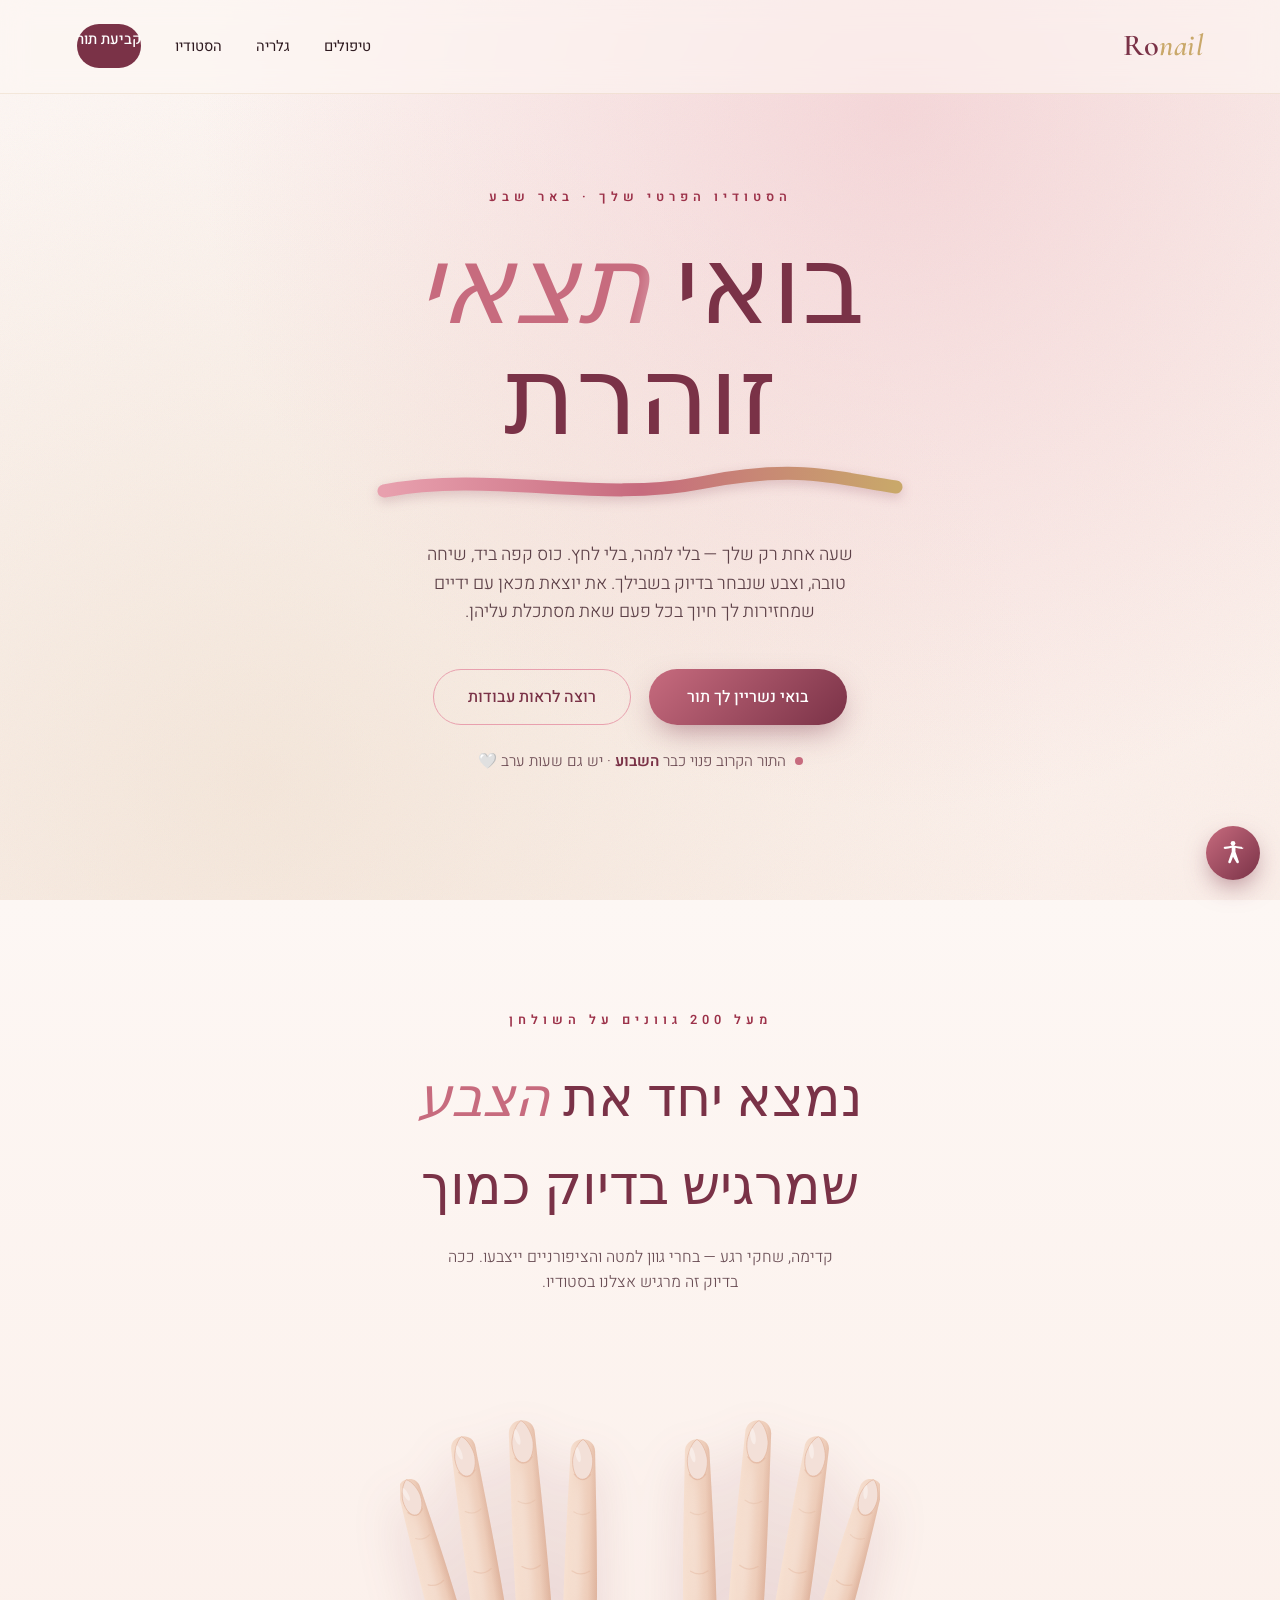
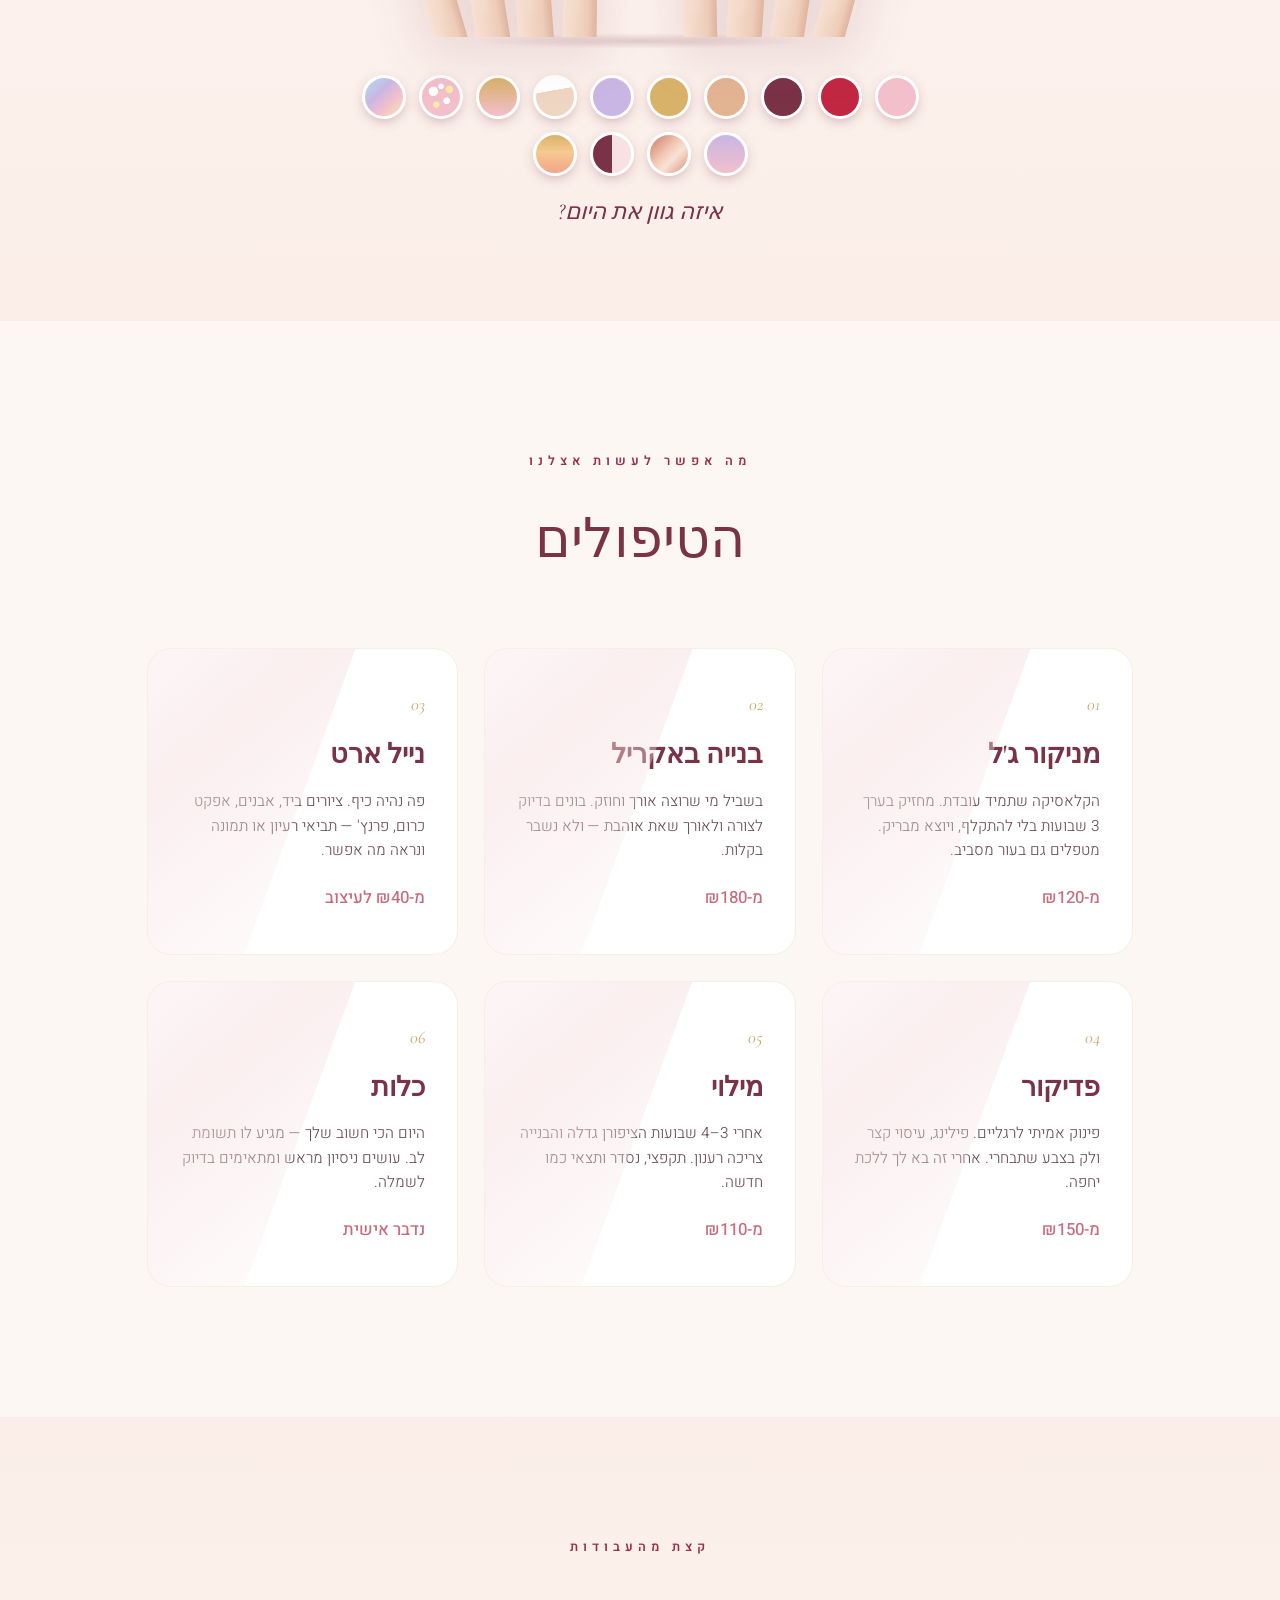
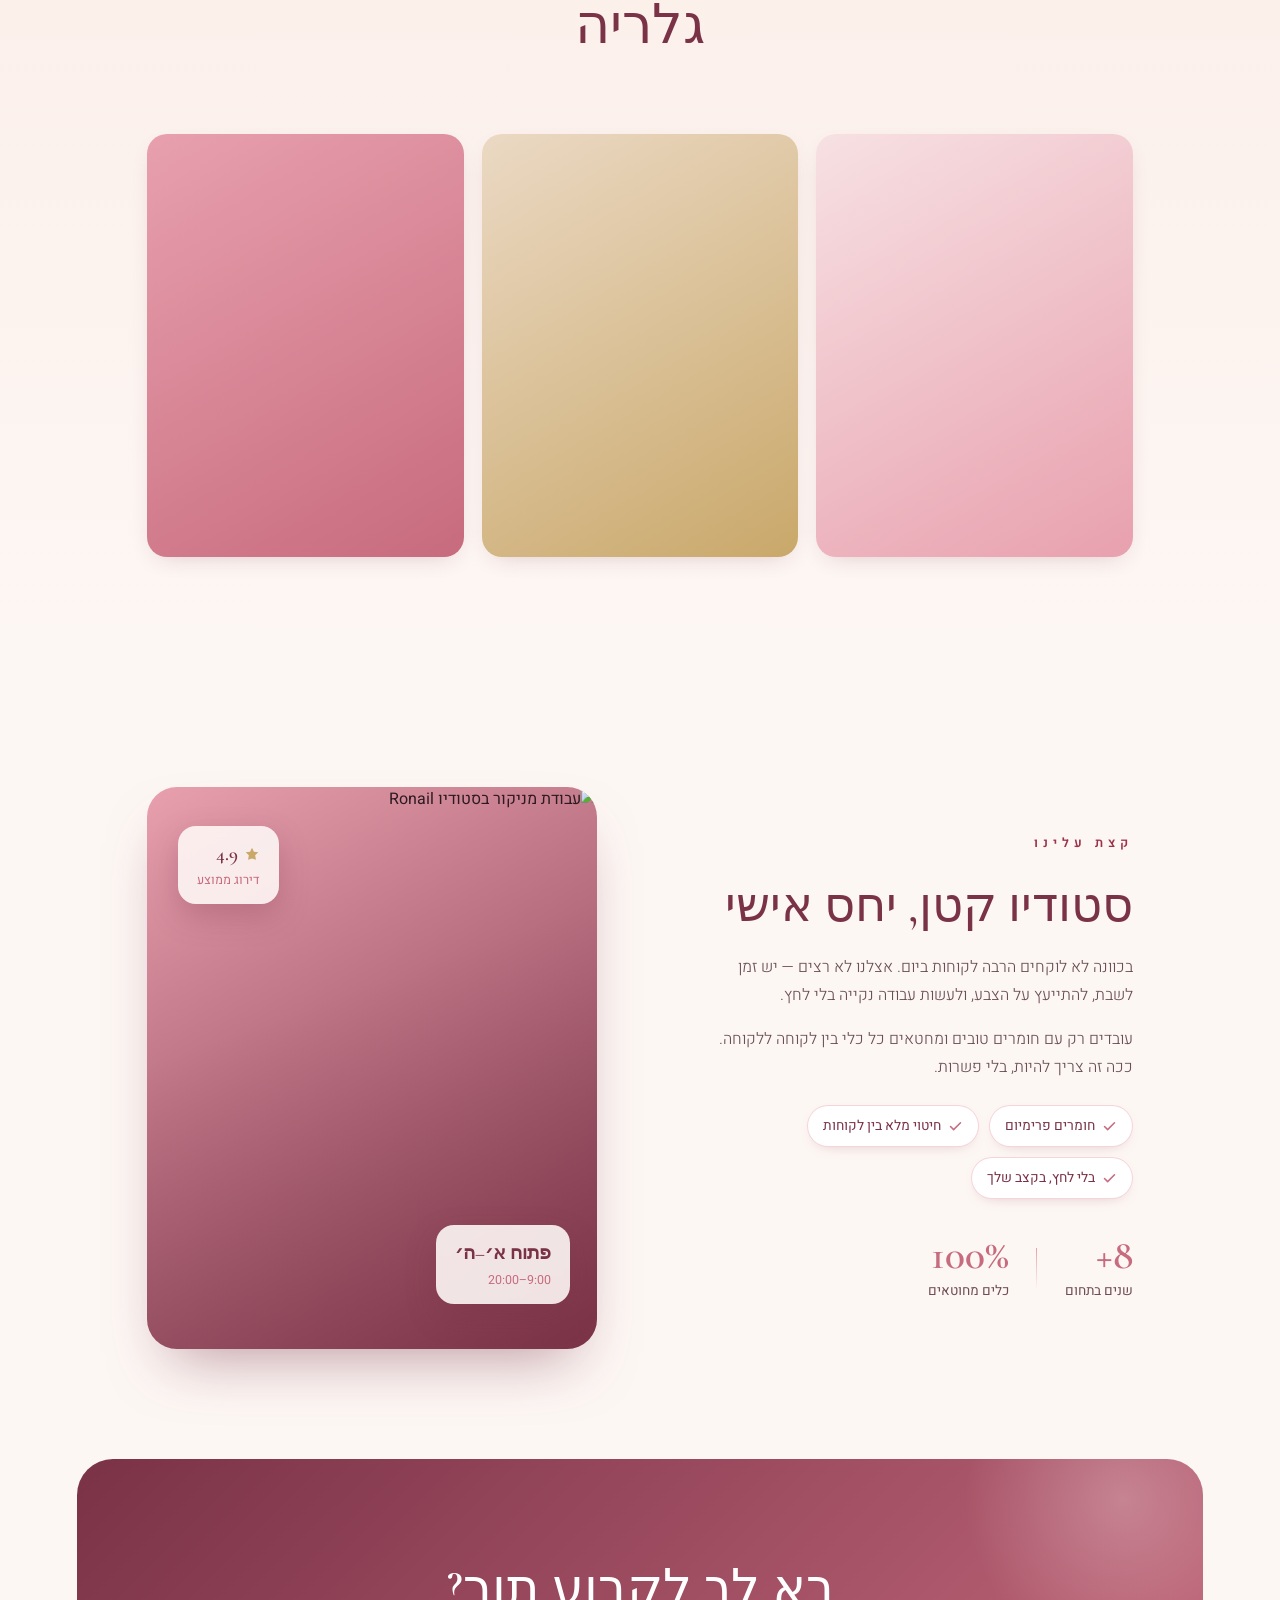
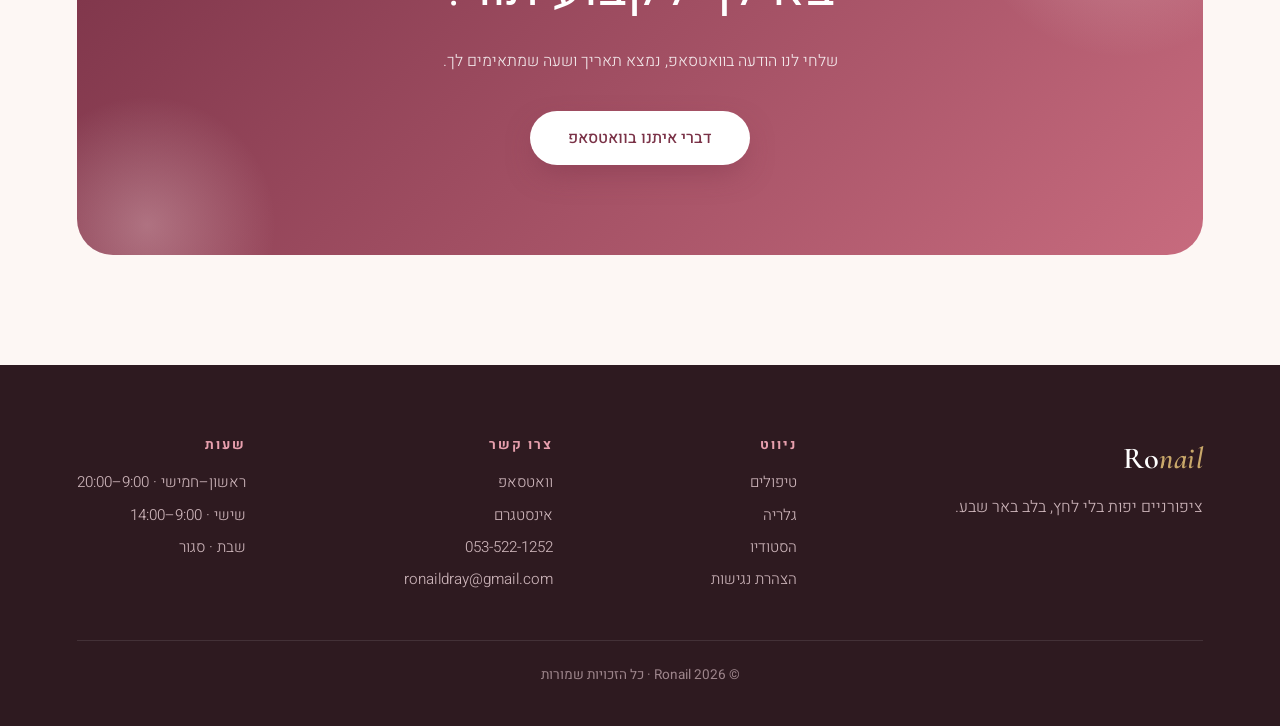
==== index.html @ ae6cd894 "This project is an interactive nail design web application that allows users to pick custom colors a" ====
<!DOCTYPE html>
<html lang="he" dir="rtl">
<head>
<meta charset="UTF-8">
<meta name="viewport" content="width=device-width, initial-scale=1.0">
<title>Ronail — אומנות הציפורניים</title>
<meta name="description" content="Ronail — סטודיו פרטי לציפורניים בבאר שבע. מניקור, בנייה ונייל ארט ביחס אישי.">
<script>
/* נגישות · החלת העדפות המשתמש לפני צביעה (מניעת הבהוב) */
(function(){try{var p=JSON.parse(localStorage.getItem('ronail_a11y_v1')||'{}');if(p.version!==1)return;var c=document.documentElement.classList;
c.toggle('a11y-links',!!p.links);
c.toggle('a11y-contrast-high',!!p.contrast);
c.toggle('a11y-text-115',p.textSize===115);
c.toggle('a11y-text-130',p.textSize===130);
c.toggle('a11y-text-150',p.textSize===150);
c.toggle('a11y-lines-16',p.lines===16);
c.toggle('a11y-lines-20',p.lines===20);
c.toggle('a11y-readable',!!p.readable);
c.toggle('a11y-headings',!!p.headings);
c.toggle('a11y-reduce-motion',!!p.motion);
}catch(e){}})();
</script>
<link rel="preconnect" href="https://fonts.googleapis.com">
<link rel="preconnect" href="https://fonts.gstatic.com" crossorigin>
<link href="https://fonts.googleapis.com/css2?family=Cormorant+Garamond:ital,wght@0,400;0,500;0,600;1,400&family=Heebo:wght@300;400;500;700&display=swap" rel="stylesheet">
<link rel="stylesheet" href="styles.css">
</head>
<body>

<a href="#main-content" class="skip-link">דלג לתוכן הראשי</a>

<div class="petals" id="petals" aria-hidden="true"></div>

<nav id="nav" aria-label="ניווט ראשי">
  <a href="#hero-title" class="logo" aria-label="Ronail — לעמוד הבית">Ro<span>nail</span></a>
  <div class="navlinks" id="navlinks">
    <span class="menu-head">Ro<i>nail</i></span>
    <a href="#services">טיפולים</a>
    <a href="#gallery">גלריה</a>
    <a href="#about">הסטודיו</a>
    <a href="#contact" class="nav-cta">קביעת תור</a>
    <div class="menu-foot">
      <p class="menu-hours">ראשון–חמישי · 9:00–20:00</p>
      <div class="menu-social">
        <a href="https://wa.me/972535221252" aria-label="וואטסאפ" target="_blank" rel="noopener">
          <svg viewBox="0 0 24 24" width="20" height="20" fill="currentColor" aria-hidden="true"><path d="M12 2a10 10 0 0 0-8.5 15.3L2 22l4.8-1.5A10 10 0 1 0 12 2Zm0 18a8 8 0 0 1-4.1-1.1l-.3-.2-2.8.9.9-2.7-.2-.3A8 8 0 1 1 12 20Zm4.4-5.6c-.2-.1-1.4-.7-1.6-.8-.2-.1-.4-.1-.5.1l-.7.9c-.1.2-.3.2-.5.1a6.5 6.5 0 0 1-3.2-2.8c-.1-.2 0-.4.1-.5l.4-.5c.1-.1.1-.3 0-.4l-.7-1.7c-.2-.5-.4-.4-.5-.4h-.5c-.2 0-.4.1-.6.3-.2.2-.8.8-.8 1.9s.8 2.2.9 2.4c.1.2 1.6 2.6 4 3.5 1.5.6 2.1.6 2.8.5.5-.1 1.4-.6 1.6-1.1.2-.6.2-1 .1-1.1-.1-.1-.2-.2-.5-.3Z"/></svg>
        </a>
        <a href="https://instagram.com" aria-label="אינסטגרם" target="_blank" rel="noopener">
          <svg viewBox="0 0 24 24" width="20" height="20" fill="none" stroke="currentColor" stroke-width="1.8" aria-hidden="true"><rect x="3" y="3" width="18" height="18" rx="5"/><circle cx="12" cy="12" r="4"/><circle cx="17.3" cy="6.7" r="1" fill="currentColor" stroke="none"/></svg>
        </a>
        <a href="tel:+972535221252" aria-label="טלפון">
          <svg viewBox="0 0 24 24" width="20" height="20" fill="currentColor" aria-hidden="true"><path d="M6.6 10.8a15 15 0 0 0 6.6 6.6l2.2-2.2c.3-.3.7-.4 1-.2 1.1.4 2.3.6 3.6.6.6 0 1 .4 1 1V20c0 .6-.4 1-1 1A17 17 0 0 1 3 4c0-.6.4-1 1-1h3.4c.6 0 1 .4 1 1 0 1.2.2 2.4.6 3.6.1.4 0 .7-.2 1l-2.2 2.2Z"/></svg>
        </a>
      </div>
    </div>
  </div>
  <button class="burger" id="burger" aria-label="פתיחת תפריט" aria-expanded="false" aria-controls="navlinks">
    <span></span><span></span><span></span>
  </button>
</nav>

<main id="main-content" tabindex="-1">
<header class="hero">
  <div class="hero-bg" aria-hidden="true"></div>
  <div class="eyebrow">הסטודיו הפרטי שלך · באר שבע</div>
  <h1 id="hero-title">
    <span class="word">בואי</span>
    <span class="word accent"><i class="gloss">תצאי</i></span>
    <span class="word">זוהרת</span>
  </h1>
  <svg class="hero-stroke" viewBox="0 0 540 54" xmlns="http://www.w3.org/2000/svg" aria-hidden="true">
    <defs>
      <linearGradient id="heroStrokeG" x1="0" y1="0" x2="1" y2="0">
        <stop offset="0" stop-color="#E8A0AE"/>
        <stop offset="0.5" stop-color="#C76B7E"/>
        <stop offset="1" stop-color="#C9A86A"/>
      </linearGradient>
    </defs>
    <path class="brush" d="M14 34 C 120 14, 230 46, 330 26 S 470 22, 526 30"/>
    <circle class="glint" cx="430" cy="25" r="3.4"/>
  </svg>
  <p>שעה אחת רק שלך — בלי למהר, בלי לחץ. כוס קפה ביד, שיחה טובה, וצבע שנבחר בדיוק בשבילך. את יוצאת מכאן עם ידיים שמחזירות לך חיוך בכל פעם שאת מסתכלת עליהן.</p>
  <div class="hero-actions">
    <button class="btn-primary" onclick="document.getElementById('contact').scrollIntoView()">בואי נשריין לך תור</button>
    <button class="btn-ghost" onclick="document.getElementById('gallery').scrollIntoView()">רוצה לראות עבודות</button>
  </div>
  <div class="hero-note">
    <span class="pulse"></span>
    <span>התור הקרוב פנוי כבר <b>השבוע</b> · יש גם שעות ערב 🤍</span>
  </div>

</header>

<!-- ====== interactive manicure try-on ====== -->
<section class="tryon" id="polishScroll" aria-label="נסי גוון — מניקור אינטראקטיבי">
  <div class="wrap">
    <div class="sec-head reveal">
      <div class="eyebrow">מעל 200 גוונים על השולחן</div>
      <h2>נמצא יחד את <em>הצבע</em><br>שמרגיש בדיוק כמוך</h2>
      <p class="tryon-hint">קדימה, שחקי רגע — בחרי גוון למטה והציפורניים ייצבעו. ככה בדיוק זה מרגיש אצלנו בסטודיו.</p>
    </div>
    <div class="tryon-stage reveal">
      <svg class="tryon-hand" id="tryonHand" viewBox="0 0 520 300" xmlns="http://www.w3.org/2000/svg" role="img" aria-label="איור אצבעות של שתי ידיים עם ציפורניים שנצבעות בגוון הנבחר">
        <defs>
          <linearGradient id="skinG" x1="0" y1="0" x2="1" y2="0">
            <stop offset="0" stop-color="#F7E1D2"/><stop offset="1" stop-color="#EAC5B0"/>
          </linearGradient>
          <linearGradient id="sideG" x1="0" y1="0" x2="1" y2="0">
            <stop offset="0" stop-color="#B06C52" stop-opacity="0"/>
            <stop offset=".72" stop-color="#B06C52" stop-opacity="0"/>
            <stop offset="1" stop-color="#B06C52" stop-opacity=".2"/>
          </linearGradient>
          <linearGradient id="gradOmbre" gradientUnits="userSpaceOnUse" x1="0" y1="24" x2="0" y2="-24">
            <stop offset="0" stop-color="#F2BFCB"/><stop offset=".45" stop-color="#E7B99B"/><stop offset="1" stop-color="#D9B26A"/>
          </linearGradient>
          <linearGradient id="gradHolo" gradientUnits="userSpaceOnUse" x1="-14" y1="18" x2="14" y2="-18">
            <stop offset="0" stop-color="#AEE3F2"/><stop offset=".38" stop-color="#C9B6E4"/><stop offset=".66" stop-color="#F2BFCB"/><stop offset="1" stop-color="#F6E7B2"/>
          </linearGradient>
          <linearGradient id="gradLilac" gradientUnits="userSpaceOnUse" x1="0" y1="24" x2="0" y2="-24">
            <stop offset="0" stop-color="#F2BFCB"/><stop offset="1" stop-color="#C9B6E4"/>
          </linearGradient>
          <linearGradient id="gradRoseGold" gradientUnits="userSpaceOnUse" x1="-14" y1="18" x2="14" y2="-18">
            <stop offset="0" stop-color="#C97B65"/><stop offset=".45" stop-color="#F4CBB8"/><stop offset=".62" stop-color="#F9E2D4"/><stop offset="1" stop-color="#D98E7A"/>
          </linearGradient>
          <linearGradient id="gradSplit" gradientUnits="userSpaceOnUse" x1="-14" y1="0" x2="14" y2="0">
            <stop offset="0" stop-color="#7A3247"/><stop offset=".5" stop-color="#7A3247"/>
            <stop offset=".5" stop-color="#F7E1E3"/><stop offset="1" stop-color="#F7E1E3"/>
          </linearGradient>
          <linearGradient id="gradSunset" gradientUnits="userSpaceOnUse" x1="0" y1="24" x2="0" y2="-24">
            <stop offset="0" stop-color="#F2A48E"/><stop offset=".55" stop-color="#F6C98F"/><stop offset="1" stop-color="#D9B26A"/>
          </linearGradient>
          <filter id="soft" x="-60%" y="-60%" width="220%" height="220%">
            <feGaussianBlur stdDeviation="4"/>
          </filter>
                    <clipPath id="fnc0"><path transform="translate(62 322) rotate(-16) translate(0 -180.2)" d="M0,-19.8 C5.5,-16.8 10.0,-5.0 10.0,1.6 C10.0,11.9 6.0,19.8 0,19.8 C-6.0,19.8 -10.0,11.9 -10.0,1.6 C-10.0,-5.0 -5.5,-16.8 0,-19.8 Z"/></clipPath>
          <clipPath id="fnc1"><path transform="translate(106 332) rotate(-9) translate(0 -230.4)" d="M0,-21.6 C6.0,-18.4 10.9,-5.4 10.9,1.7 C10.9,13.0 6.6,21.6 0,21.6 C-6.6,21.6 -10.9,13.0 -10.9,1.7 C-10.9,-5.4 -6.0,-18.4 0,-21.6 Z"/></clipPath>
          <clipPath id="fnc2"><path transform="translate(150 337) rotate(-4) translate(0 -249.2)" d="M0,-22.8 C6.3,-19.4 11.5,-5.7 11.5,1.8 C11.5,13.7 6.9,22.8 0,22.8 C-6.9,22.8 -11.5,13.7 -11.5,1.8 C-11.5,-5.7 -6.3,-19.4 0,-22.8 Z"/></clipPath>
          <clipPath id="fnc3"><path transform="translate(194 332) rotate(1) translate(0 -224.4)" d="M0,-21.6 C6.0,-18.4 10.9,-5.4 10.9,1.7 C10.9,13.0 6.6,21.6 0,21.6 C-6.6,21.6 -10.9,13.0 -10.9,1.7 C-10.9,-5.4 -6.0,-18.4 0,-21.6 Z"/></clipPath>
          <clipPath id="fnc4"><path transform="translate(326 332) rotate(-1) translate(0 -224.4)" d="M0,-21.6 C6.0,-18.4 10.9,-5.4 10.9,1.7 C10.9,13.0 6.6,21.6 0,21.6 C-6.6,21.6 -10.9,13.0 -10.9,1.7 C-10.9,-5.4 -6.0,-18.4 0,-21.6 Z"/></clipPath>
          <clipPath id="fnc5"><path transform="translate(370 337) rotate(4) translate(0 -249.2)" d="M0,-22.8 C6.3,-19.4 11.5,-5.7 11.5,1.8 C11.5,13.7 6.9,22.8 0,22.8 C-6.9,22.8 -11.5,13.7 -11.5,1.8 C-11.5,-5.7 -6.3,-19.4 0,-22.8 Z"/></clipPath>
          <clipPath id="fnc6"><path transform="translate(414 332) rotate(9) translate(0 -230.4)" d="M0,-21.6 C6.0,-18.4 10.9,-5.4 10.9,1.7 C10.9,13.0 6.6,21.6 0,21.6 C-6.6,21.6 -10.9,13.0 -10.9,1.7 C-10.9,-5.4 -6.0,-18.4 0,-21.6 Z"/></clipPath>
          <clipPath id="fnc7"><path transform="translate(458 322) rotate(16) translate(0 -180.2)" d="M0,-19.8 C5.5,-16.8 10.0,-5.0 10.0,1.6 C10.0,11.9 6.0,19.8 0,19.8 C-6.0,19.8 -10.0,11.9 -10.0,1.6 C-10.0,-5.0 -5.5,-16.8 0,-19.8 Z"/></clipPath>
        </defs>
        <!-- l-pinky -->
        <g transform="translate(62 322) rotate(-16)">
          <path d="M-16.5,0 C-17.9,-76.0 -14.4,-140.0 -12.2,-187.8 C-12.2,-204.4 12.2,-204.4 12.2,-187.8 C14.4,-140.0 17.9,-76.0 16.5,0 Z" fill="url(#skinG)"/>
          <path d="M-16.5,0 C-17.9,-76.0 -14.4,-140.0 -12.2,-187.8 C-12.2,-204.4 12.2,-204.4 12.2,-187.8 C14.4,-140.0 17.9,-76.0 16.5,0 Z" fill="url(#sideG)"/>
          <ellipse cx="-4.0" cy="-104.0" rx="5.0" ry="60.0" fill="#fff" opacity=".18" filter="url(#soft)"/>
          <path d="M-8.6,-84.0 Q0,-79.0 8.6,-84.0" fill="none" stroke="#DFAE94" stroke-width="1.4" stroke-linecap="round" opacity=".38"/>
          <path d="M-7.9,-136.0 Q0,-131.4 7.9,-136.0" fill="none" stroke="#DFAE94" stroke-width="1.2" stroke-linecap="round" opacity=".3"/>
          <path d="M-8.0,-165.3 Q0,-154.9 8.0,-165.3" fill="none" stroke="#E0B098" stroke-width="1.5" stroke-linecap="round" opacity=".5"/>
          <g transform="translate(0 -180.2)">
            <path d="M0,-19.8 C5.5,-16.8 10.0,-5.0 10.0,1.6 C10.0,11.9 6.0,19.8 0,19.8 C-6.0,19.8 -10.0,11.9 -10.0,1.6 C-10.0,-5.0 -5.5,-16.8 0,-19.8 Z" fill="#F3E0D8" stroke="#E2B49C" stroke-width=".7"/>
          </g>
        </g>
        <g clip-path="url(#fnc0)">
          <g transform="translate(62 322) rotate(-16) translate(0 -180.2)">
            <g class="nail-paint" style="--d:.12s">
              <path class="paint-fill" d="M0,-19.8 C5.5,-16.8 10.0,-5.0 10.0,1.6 C10.0,11.9 6.0,19.8 0,19.8 C-6.0,19.8 -10.0,11.9 -10.0,1.6 C-10.0,-5.0 -5.5,-16.8 0,-19.8 Z" fill="#F2BFCB"/>
              <path class="art-french" d="M0,-19.8 C5.5,-16.8 10.0,-5.0 10.0,-2.4 C4.5,-0.4 -4.5,-0.4 -10.0,-2.4 C-10.0,-5.0 -5.5,-16.8 0,-19.8 Z" fill="#FFFFFF" opacity="0"/>
              <g class="art-glitter" opacity="0"><circle cx="-3.5" cy="-9.9" r="1.2" fill="#fff"/><circle cx="3.0" cy="-5.9" r="1" fill="#fff"/><circle cx="-1.0" cy="3.0" r="1.3" fill="#fff"/><circle cx="4.5" cy="-12.9" r="0.9" fill="#fff"/><circle cx="-5.0" cy="7.9" r="1" fill="#fff"/><circle cx="0.5" cy="-15.8" r="0.8" fill="#fff"/><circle cx="3.5" cy="6.9" r="0.95" fill="#F5D98A"/><circle cx="-3.0" cy="-2.4" r="0.85" fill="#F5D98A"/></g>
            </g>
            <ellipse cx="-3.5" cy="-5.9" rx="2.4" ry="7.9" fill="#fff" opacity=".38" transform="rotate(-14)"/>
          </g>
        </g>
        <!-- l-ring -->
        <g transform="translate(106 332) rotate(-9)">
          <path d="M-18.0,0 C-19.4,-95.8 -15.5,-176.4 -13.3,-238.7 C-13.3,-256.8 13.3,-256.8 13.3,-238.7 C15.5,-176.4 19.4,-95.8 18.0,0 Z" fill="url(#skinG)"/>
          <path d="M-18.0,0 C-19.4,-95.8 -15.5,-176.4 -13.3,-238.7 C-13.3,-256.8 13.3,-256.8 13.3,-238.7 C15.5,-176.4 19.4,-95.8 18.0,0 Z" fill="url(#sideG)"/>
          <ellipse cx="-4.3" cy="-131.0" rx="5.4" ry="75.6" fill="#fff" opacity=".18" filter="url(#soft)"/>
          <path d="M-9.4,-105.8 Q0,-99.5 9.4,-105.8" fill="none" stroke="#DFAE94" stroke-width="1.4" stroke-linecap="round" opacity=".38"/>
          <path d="M-8.6,-171.4 Q0,-165.6 8.6,-171.4" fill="none" stroke="#DFAE94" stroke-width="1.2" stroke-linecap="round" opacity=".3"/>
          <path d="M-8.7,-214.2 Q0,-202.8 8.7,-214.2" fill="none" stroke="#E0B098" stroke-width="1.5" stroke-linecap="round" opacity=".5"/>
          <g transform="translate(0 -230.4)">
            <path d="M0,-21.6 C6.0,-18.4 10.9,-5.4 10.9,1.7 C10.9,13.0 6.6,21.6 0,21.6 C-6.6,21.6 -10.9,13.0 -10.9,1.7 C-10.9,-5.4 -6.0,-18.4 0,-21.6 Z" fill="#F3E0D8" stroke="#E2B49C" stroke-width=".7"/>
          </g>
        </g>
        <g clip-path="url(#fnc1)">
          <g transform="translate(106 332) rotate(-9) translate(0 -230.4)">
            <g class="nail-paint" style="--d:.06s">
              <path class="paint-fill" d="M0,-21.6 C6.0,-18.4 10.9,-5.4 10.9,1.7 C10.9,13.0 6.6,21.6 0,21.6 C-6.6,21.6 -10.9,13.0 -10.9,1.7 C-10.9,-5.4 -6.0,-18.4 0,-21.6 Z" fill="#F2BFCB"/>
              <path class="art-french" d="M0,-21.6 C6.0,-18.4 10.9,-5.4 10.9,-2.6 C4.9,-0.4 -4.9,-0.4 -10.9,-2.6 C-10.9,-5.4 -6.0,-18.4 0,-21.6 Z" fill="#FFFFFF" opacity="0"/>
              <g class="art-glitter" opacity="0"><circle cx="-3.8" cy="-10.8" r="1.2" fill="#fff"/><circle cx="3.3" cy="-6.5" r="1" fill="#fff"/><circle cx="-1.1" cy="3.2" r="1.3" fill="#fff"/><circle cx="4.9" cy="-14.0" r="0.9" fill="#fff"/><circle cx="-5.5" cy="8.6" r="1" fill="#fff"/><circle cx="0.5" cy="-17.3" r="0.8" fill="#fff"/><circle cx="3.8" cy="7.6" r="0.95" fill="#F5D98A"/><circle cx="-3.3" cy="-2.6" r="0.85" fill="#F5D98A"/></g>
            </g>
            <ellipse cx="-3.8" cy="-6.5" rx="2.6" ry="8.6" fill="#fff" opacity=".38" transform="rotate(-14)"/>
          </g>
        </g>
        <!-- l-middle -->
        <g transform="translate(150 337) rotate(-4)">
          <path d="M-19.0,0 C-20.4,-103.4 -16.3,-190.4 -14.1,-257.9 C-14.1,-277.1 14.1,-277.1 14.1,-257.9 C16.3,-190.4 20.4,-103.4 19.0,0 Z" fill="url(#skinG)"/>
          <path d="M-19.0,0 C-20.4,-103.4 -16.3,-190.4 -14.1,-257.9 C-14.1,-277.1 14.1,-277.1 14.1,-257.9 C16.3,-190.4 20.4,-103.4 19.0,0 Z" fill="url(#sideG)"/>
          <ellipse cx="-4.6" cy="-141.4" rx="5.7" ry="81.6" fill="#fff" opacity=".18" filter="url(#soft)"/>
          <path d="M-9.9,-114.2 Q0,-107.4 9.9,-114.2" fill="none" stroke="#DFAE94" stroke-width="1.4" stroke-linecap="round" opacity=".38"/>
          <path d="M-9.1,-185.0 Q0,-178.7 9.1,-185.0" fill="none" stroke="#DFAE94" stroke-width="1.2" stroke-linecap="round" opacity=".3"/>
          <path d="M-9.2,-232.1 Q0,-220.0 9.2,-232.1" fill="none" stroke="#E0B098" stroke-width="1.5" stroke-linecap="round" opacity=".5"/>
          <g transform="translate(0 -249.2)">
            <path d="M0,-22.8 C6.3,-19.4 11.5,-5.7 11.5,1.8 C11.5,13.7 6.9,22.8 0,22.8 C-6.9,22.8 -11.5,13.7 -11.5,1.8 C-11.5,-5.7 -6.3,-19.4 0,-22.8 Z" fill="#F3E0D8" stroke="#E2B49C" stroke-width=".7"/>
          </g>
        </g>
        <g clip-path="url(#fnc2)">
          <g transform="translate(150 337) rotate(-4) translate(0 -249.2)">
            <g class="nail-paint" style="--d:0s">
              <path class="paint-fill" d="M0,-22.8 C6.3,-19.4 11.5,-5.7 11.5,1.8 C11.5,13.7 6.9,22.8 0,22.8 C-6.9,22.8 -11.5,13.7 -11.5,1.8 C-11.5,-5.7 -6.3,-19.4 0,-22.8 Z" fill="#F2BFCB"/>
              <path class="art-french" d="M0,-22.8 C6.3,-19.4 11.5,-5.7 11.5,-2.7 C5.2,-0.5 -5.2,-0.5 -11.5,-2.7 C-11.5,-5.7 -6.3,-19.4 0,-22.8 Z" fill="#FFFFFF" opacity="0"/>
              <g class="art-glitter" opacity="0"><circle cx="-4.0" cy="-11.4" r="1.2" fill="#fff"/><circle cx="3.5" cy="-6.8" r="1" fill="#fff"/><circle cx="-1.2" cy="3.4" r="1.3" fill="#fff"/><circle cx="5.2" cy="-14.8" r="0.9" fill="#fff"/><circle cx="-5.8" cy="9.1" r="1" fill="#fff"/><circle cx="0.6" cy="-18.2" r="0.8" fill="#fff"/><circle cx="4.0" cy="8.0" r="0.95" fill="#F5D98A"/><circle cx="-3.5" cy="-2.7" r="0.85" fill="#F5D98A"/></g>
            </g>
            <ellipse cx="-4.0" cy="-6.8" rx="2.8" ry="9.1" fill="#fff" opacity=".38" transform="rotate(-14)"/>
          </g>
        </g>
        <!-- l-index -->
        <g transform="translate(194 332) rotate(1)">
          <path d="M-18.0,0 C-19.4,-93.5 -15.5,-172.2 -13.3,-232.7 C-13.3,-250.8 13.3,-250.8 13.3,-232.7 C15.5,-172.2 19.4,-93.5 18.0,0 Z" fill="url(#skinG)"/>
          <path d="M-18.0,0 C-19.4,-93.5 -15.5,-172.2 -13.3,-232.7 C-13.3,-250.8 13.3,-250.8 13.3,-232.7 C15.5,-172.2 19.4,-93.5 18.0,0 Z" fill="url(#sideG)"/>
          <ellipse cx="-4.3" cy="-127.9" rx="5.4" ry="73.8" fill="#fff" opacity=".18" filter="url(#soft)"/>
          <path d="M-9.4,-103.3 Q0,-97.2 9.4,-103.3" fill="none" stroke="#DFAE94" stroke-width="1.4" stroke-linecap="round" opacity=".38"/>
          <path d="M-8.6,-167.3 Q0,-161.6 8.6,-167.3" fill="none" stroke="#DFAE94" stroke-width="1.2" stroke-linecap="round" opacity=".3"/>
          <path d="M-8.7,-208.2 Q0,-196.8 8.7,-208.2" fill="none" stroke="#E0B098" stroke-width="1.5" stroke-linecap="round" opacity=".5"/>
          <g transform="translate(0 -224.4)">
            <path d="M0,-21.6 C6.0,-18.4 10.9,-5.4 10.9,1.7 C10.9,13.0 6.6,21.6 0,21.6 C-6.6,21.6 -10.9,13.0 -10.9,1.7 C-10.9,-5.4 -6.0,-18.4 0,-21.6 Z" fill="#F3E0D8" stroke="#E2B49C" stroke-width=".7"/>
          </g>
        </g>
        <g clip-path="url(#fnc3)">
          <g transform="translate(194 332) rotate(1) translate(0 -224.4)">
            <g class="nail-paint" style="--d:.06s">
              <path class="paint-fill" d="M0,-21.6 C6.0,-18.4 10.9,-5.4 10.9,1.7 C10.9,13.0 6.6,21.6 0,21.6 C-6.6,21.6 -10.9,13.0 -10.9,1.7 C-10.9,-5.4 -6.0,-18.4 0,-21.6 Z" fill="#F2BFCB"/>
              <path class="art-french" d="M0,-21.6 C6.0,-18.4 10.9,-5.4 10.9,-2.6 C4.9,-0.4 -4.9,-0.4 -10.9,-2.6 C-10.9,-5.4 -6.0,-18.4 0,-21.6 Z" fill="#FFFFFF" opacity="0"/>
              <g class="art-glitter" opacity="0"><circle cx="-3.8" cy="-10.8" r="1.2" fill="#fff"/><circle cx="3.3" cy="-6.5" r="1" fill="#fff"/><circle cx="-1.1" cy="3.2" r="1.3" fill="#fff"/><circle cx="4.9" cy="-14.0" r="0.9" fill="#fff"/><circle cx="-5.5" cy="8.6" r="1" fill="#fff"/><circle cx="0.5" cy="-17.3" r="0.8" fill="#fff"/><circle cx="3.8" cy="7.6" r="0.95" fill="#F5D98A"/><circle cx="-3.3" cy="-2.6" r="0.85" fill="#F5D98A"/></g>
            </g>
            <ellipse cx="-3.8" cy="-6.5" rx="2.6" ry="8.6" fill="#fff" opacity=".38" transform="rotate(-14)"/>
          </g>
        </g>
        <!-- r-index -->
        <g transform="translate(326 332) rotate(-1)">
          <path d="M-18.0,0 C-19.4,-93.5 -15.5,-172.2 -13.3,-232.7 C-13.3,-250.8 13.3,-250.8 13.3,-232.7 C15.5,-172.2 19.4,-93.5 18.0,0 Z" fill="url(#skinG)"/>
          <path d="M-18.0,0 C-19.4,-93.5 -15.5,-172.2 -13.3,-232.7 C-13.3,-250.8 13.3,-250.8 13.3,-232.7 C15.5,-172.2 19.4,-93.5 18.0,0 Z" fill="url(#sideG)"/>
          <ellipse cx="-4.3" cy="-127.9" rx="5.4" ry="73.8" fill="#fff" opacity=".18" filter="url(#soft)"/>
          <path d="M-9.4,-103.3 Q0,-97.2 9.4,-103.3" fill="none" stroke="#DFAE94" stroke-width="1.4" stroke-linecap="round" opacity=".38"/>
          <path d="M-8.6,-167.3 Q0,-161.6 8.6,-167.3" fill="none" stroke="#DFAE94" stroke-width="1.2" stroke-linecap="round" opacity=".3"/>
          <path d="M-8.7,-208.2 Q0,-196.8 8.7,-208.2" fill="none" stroke="#E0B098" stroke-width="1.5" stroke-linecap="round" opacity=".5"/>
          <g transform="translate(0 -224.4)">
            <path d="M0,-21.6 C6.0,-18.4 10.9,-5.4 10.9,1.7 C10.9,13.0 6.6,21.6 0,21.6 C-6.6,21.6 -10.9,13.0 -10.9,1.7 C-10.9,-5.4 -6.0,-18.4 0,-21.6 Z" fill="#F3E0D8" stroke="#E2B49C" stroke-width=".7"/>
          </g>
        </g>
        <g clip-path="url(#fnc4)">
          <g transform="translate(326 332) rotate(-1) translate(0 -224.4)">
            <g class="nail-paint" style="--d:.06s">
              <path class="paint-fill" d="M0,-21.6 C6.0,-18.4 10.9,-5.4 10.9,1.7 C10.9,13.0 6.6,21.6 0,21.6 C-6.6,21.6 -10.9,13.0 -10.9,1.7 C-10.9,-5.4 -6.0,-18.4 0,-21.6 Z" fill="#F2BFCB"/>
              <path class="art-french" d="M0,-21.6 C6.0,-18.4 10.9,-5.4 10.9,-2.6 C4.9,-0.4 -4.9,-0.4 -10.9,-2.6 C-10.9,-5.4 -6.0,-18.4 0,-21.6 Z" fill="#FFFFFF" opacity="0"/>
              <g class="art-glitter" opacity="0"><circle cx="-3.8" cy="-10.8" r="1.2" fill="#fff"/><circle cx="3.3" cy="-6.5" r="1" fill="#fff"/><circle cx="-1.1" cy="3.2" r="1.3" fill="#fff"/><circle cx="4.9" cy="-14.0" r="0.9" fill="#fff"/><circle cx="-5.5" cy="8.6" r="1" fill="#fff"/><circle cx="0.5" cy="-17.3" r="0.8" fill="#fff"/><circle cx="3.8" cy="7.6" r="0.95" fill="#F5D98A"/><circle cx="-3.3" cy="-2.6" r="0.85" fill="#F5D98A"/></g>
            </g>
            <ellipse cx="-3.8" cy="-6.5" rx="2.6" ry="8.6" fill="#fff" opacity=".38" transform="rotate(-14)"/>
          </g>
        </g>
        <!-- r-middle -->
        <g transform="translate(370 337) rotate(4)">
          <path d="M-19.0,0 C-20.4,-103.4 -16.3,-190.4 -14.1,-257.9 C-14.1,-277.1 14.1,-277.1 14.1,-257.9 C16.3,-190.4 20.4,-103.4 19.0,0 Z" fill="url(#skinG)"/>
          <path d="M-19.0,0 C-20.4,-103.4 -16.3,-190.4 -14.1,-257.9 C-14.1,-277.1 14.1,-277.1 14.1,-257.9 C16.3,-190.4 20.4,-103.4 19.0,0 Z" fill="url(#sideG)"/>
          <ellipse cx="-4.6" cy="-141.4" rx="5.7" ry="81.6" fill="#fff" opacity=".18" filter="url(#soft)"/>
          <path d="M-9.9,-114.2 Q0,-107.4 9.9,-114.2" fill="none" stroke="#DFAE94" stroke-width="1.4" stroke-linecap="round" opacity=".38"/>
          <path d="M-9.1,-185.0 Q0,-178.7 9.1,-185.0" fill="none" stroke="#DFAE94" stroke-width="1.2" stroke-linecap="round" opacity=".3"/>
          <path d="M-9.2,-232.1 Q0,-220.0 9.2,-232.1" fill="none" stroke="#E0B098" stroke-width="1.5" stroke-linecap="round" opacity=".5"/>
          <g transform="translate(0 -249.2)">
            <path d="M0,-22.8 C6.3,-19.4 11.5,-5.7 11.5,1.8 C11.5,13.7 6.9,22.8 0,22.8 C-6.9,22.8 -11.5,13.7 -11.5,1.8 C-11.5,-5.7 -6.3,-19.4 0,-22.8 Z" fill="#F3E0D8" stroke="#E2B49C" stroke-width=".7"/>
          </g>
        </g>
        <g clip-path="url(#fnc5)">
          <g transform="translate(370 337) rotate(4) translate(0 -249.2)">
            <g class="nail-paint" style="--d:0s">
              <path class="paint-fill" d="M0,-22.8 C6.3,-19.4 11.5,-5.7 11.5,1.8 C11.5,13.7 6.9,22.8 0,22.8 C-6.9,22.8 -11.5,13.7 -11.5,1.8 C-11.5,-5.7 -6.3,-19.4 0,-22.8 Z" fill="#F2BFCB"/>
              <path class="art-french" d="M0,-22.8 C6.3,-19.4 11.5,-5.7 11.5,-2.7 C5.2,-0.5 -5.2,-0.5 -11.5,-2.7 C-11.5,-5.7 -6.3,-19.4 0,-22.8 Z" fill="#FFFFFF" opacity="0"/>
              <g class="art-glitter" opacity="0"><circle cx="-4.0" cy="-11.4" r="1.2" fill="#fff"/><circle cx="3.5" cy="-6.8" r="1" fill="#fff"/><circle cx="-1.2" cy="3.4" r="1.3" fill="#fff"/><circle cx="5.2" cy="-14.8" r="0.9" fill="#fff"/><circle cx="-5.8" cy="9.1" r="1" fill="#fff"/><circle cx="0.6" cy="-18.2" r="0.8" fill="#fff"/><circle cx="4.0" cy="8.0" r="0.95" fill="#F5D98A"/><circle cx="-3.5" cy="-2.7" r="0.85" fill="#F5D98A"/></g>
            </g>
            <ellipse cx="-4.0" cy="-6.8" rx="2.8" ry="9.1" fill="#fff" opacity=".38" transform="rotate(-14)"/>
          </g>
        </g>
        <!-- r-ring -->
        <g transform="translate(414 332) rotate(9)">
          <path d="M-18.0,0 C-19.4,-95.8 -15.5,-176.4 -13.3,-238.7 C-13.3,-256.8 13.3,-256.8 13.3,-238.7 C15.5,-176.4 19.4,-95.8 18.0,0 Z" fill="url(#skinG)"/>
          <path d="M-18.0,0 C-19.4,-95.8 -15.5,-176.4 -13.3,-238.7 C-13.3,-256.8 13.3,-256.8 13.3,-238.7 C15.5,-176.4 19.4,-95.8 18.0,0 Z" fill="url(#sideG)"/>
          <ellipse cx="-4.3" cy="-131.0" rx="5.4" ry="75.6" fill="#fff" opacity=".18" filter="url(#soft)"/>
          <path d="M-9.4,-105.8 Q0,-99.5 9.4,-105.8" fill="none" stroke="#DFAE94" stroke-width="1.4" stroke-linecap="round" opacity=".38"/>
          <path d="M-8.6,-171.4 Q0,-165.6 8.6,-171.4" fill="none" stroke="#DFAE94" stroke-width="1.2" stroke-linecap="round" opacity=".3"/>
          <path d="M-8.7,-214.2 Q0,-202.8 8.7,-214.2" fill="none" stroke="#E0B098" stroke-width="1.5" stroke-linecap="round" opacity=".5"/>
          <g transform="translate(0 -230.4)">
            <path d="M0,-21.6 C6.0,-18.4 10.9,-5.4 10.9,1.7 C10.9,13.0 6.6,21.6 0,21.6 C-6.6,21.6 -10.9,13.0 -10.9,1.7 C-10.9,-5.4 -6.0,-18.4 0,-21.6 Z" fill="#F3E0D8" stroke="#E2B49C" stroke-width=".7"/>
          </g>
        </g>
        <g clip-path="url(#fnc6)">
          <g transform="translate(414 332) rotate(9) translate(0 -230.4)">
            <g class="nail-paint" style="--d:.06s">
              <path class="paint-fill" d="M0,-21.6 C6.0,-18.4 10.9,-5.4 10.9,1.7 C10.9,13.0 6.6,21.6 0,21.6 C-6.6,21.6 -10.9,13.0 -10.9,1.7 C-10.9,-5.4 -6.0,-18.4 0,-21.6 Z" fill="#F2BFCB"/>
              <path class="art-french" d="M0,-21.6 C6.0,-18.4 10.9,-5.4 10.9,-2.6 C4.9,-0.4 -4.9,-0.4 -10.9,-2.6 C-10.9,-5.4 -6.0,-18.4 0,-21.6 Z" fill="#FFFFFF" opacity="0"/>
              <g class="art-glitter" opacity="0"><circle cx="-3.8" cy="-10.8" r="1.2" fill="#fff"/><circle cx="3.3" cy="-6.5" r="1" fill="#fff"/><circle cx="-1.1" cy="3.2" r="1.3" fill="#fff"/><circle cx="4.9" cy="-14.0" r="0.9" fill="#fff"/><circle cx="-5.5" cy="8.6" r="1" fill="#fff"/><circle cx="0.5" cy="-17.3" r="0.8" fill="#fff"/><circle cx="3.8" cy="7.6" r="0.95" fill="#F5D98A"/><circle cx="-3.3" cy="-2.6" r="0.85" fill="#F5D98A"/></g>
            </g>
            <ellipse cx="-3.8" cy="-6.5" rx="2.6" ry="8.6" fill="#fff" opacity=".38" transform="rotate(-14)"/>
          </g>
        </g>
        <!-- r-pinky -->
        <g transform="translate(458 322) rotate(16)">
          <path d="M-16.5,0 C-17.9,-76.0 -14.4,-140.0 -12.2,-187.8 C-12.2,-204.4 12.2,-204.4 12.2,-187.8 C14.4,-140.0 17.9,-76.0 16.5,0 Z" fill="url(#skinG)"/>
          <path d="M-16.5,0 C-17.9,-76.0 -14.4,-140.0 -12.2,-187.8 C-12.2,-204.4 12.2,-204.4 12.2,-187.8 C14.4,-140.0 17.9,-76.0 16.5,0 Z" fill="url(#sideG)"/>
          <ellipse cx="-4.0" cy="-104.0" rx="5.0" ry="60.0" fill="#fff" opacity=".18" filter="url(#soft)"/>
          <path d="M-8.6,-84.0 Q0,-79.0 8.6,-84.0" fill="none" stroke="#DFAE94" stroke-width="1.4" stroke-linecap="round" opacity=".38"/>
          <path d="M-7.9,-136.0 Q0,-131.4 7.9,-136.0" fill="none" stroke="#DFAE94" stroke-width="1.2" stroke-linecap="round" opacity=".3"/>
          <path d="M-8.0,-165.3 Q0,-154.9 8.0,-165.3" fill="none" stroke="#E0B098" stroke-width="1.5" stroke-linecap="round" opacity=".5"/>
          <g transform="translate(0 -180.2)">
            <path d="M0,-19.8 C5.5,-16.8 10.0,-5.0 10.0,1.6 C10.0,11.9 6.0,19.8 0,19.8 C-6.0,19.8 -10.0,11.9 -10.0,1.6 C-10.0,-5.0 -5.5,-16.8 0,-19.8 Z" fill="#F3E0D8" stroke="#E2B49C" stroke-width=".7"/>
          </g>
        </g>
        <g clip-path="url(#fnc7)">
          <g transform="translate(458 322) rotate(16) translate(0 -180.2)">
            <g class="nail-paint" style="--d:.12s">
              <path class="paint-fill" d="M0,-19.8 C5.5,-16.8 10.0,-5.0 10.0,1.6 C10.0,11.9 6.0,19.8 0,19.8 C-6.0,19.8 -10.0,11.9 -10.0,1.6 C-10.0,-5.0 -5.5,-16.8 0,-19.8 Z" fill="#F2BFCB"/>
              <path class="art-french" d="M0,-19.8 C5.5,-16.8 10.0,-5.0 10.0,-2.4 C4.5,-0.4 -4.5,-0.4 -10.0,-2.4 C-10.0,-5.0 -5.5,-16.8 0,-19.8 Z" fill="#FFFFFF" opacity="0"/>
              <g class="art-glitter" opacity="0"><circle cx="-3.5" cy="-9.9" r="1.2" fill="#fff"/><circle cx="3.0" cy="-5.9" r="1" fill="#fff"/><circle cx="-1.0" cy="3.0" r="1.3" fill="#fff"/><circle cx="4.5" cy="-12.9" r="0.9" fill="#fff"/><circle cx="-5.0" cy="7.9" r="1" fill="#fff"/><circle cx="0.5" cy="-15.8" r="0.8" fill="#fff"/><circle cx="3.5" cy="6.9" r="0.95" fill="#F5D98A"/><circle cx="-3.0" cy="-2.4" r="0.85" fill="#F5D98A"/></g>
            </g>
            <ellipse cx="-3.5" cy="-5.9" rx="2.4" ry="7.9" fill="#fff" opacity=".38" transform="rotate(-14)"/>
          </g>
        </g>
      </svg>
      <span class="hand-shadow" aria-hidden="true"></span>
      <span class="tryon-spark" style="top:12%;inset-inline-start:16%"></span>
      <span class="tryon-spark" style="top:8%;inset-inline-end:20%"></span>
      <span class="tryon-spark" style="top:42%;inset-inline-end:10%"></span>

      <div class="tryon-swatches" role="group" aria-label="בחירת גוון לק">
        <button class="swatch-btn" data-color="#F2BFCB" data-name="ורוד אבקתי" style="--c:#F2BFCB" aria-label="ורוד אבקתי" aria-pressed="false"></button>
        <button class="swatch-btn" data-color="#C22742" data-name="אדום שפתון" style="--c:#C22742" aria-label="אדום שפתון" aria-pressed="false"></button>
        <button class="swatch-btn" data-color="#7A3247" data-name="שזיף עמוק" style="--c:#7A3247" aria-label="שזיף עמוק" aria-pressed="false"></button>
        <button class="swatch-btn" data-color="#E3B492" data-name="ניוד קרמל" style="--c:#E3B492" aria-label="ניוד קרמל" aria-pressed="false"></button>
        <button class="swatch-btn" data-color="#D9B26A" data-name="זהב שמפניה" style="--c:#D9B26A" aria-label="זהב שמפניה" aria-pressed="false"></button>
        <button class="swatch-btn" data-color="#C9B6E4" data-name="לילך מעודן" style="--c:#C9B6E4" aria-label="לילך מעודן" aria-pressed="false"></button>
        <button class="swatch-btn sw-french" data-color="#EFD6C2" data-art="french" data-name="פרנץ' קלאסי" aria-label="פרנץ' קלאסי" aria-pressed="false"></button>
        <button class="swatch-btn sw-ombre" data-color="url(#gradOmbre)" data-name="אומברה ורוד־זהב" aria-label="אומברה ורוד־זהב" aria-pressed="false"></button>
        <button class="swatch-btn sw-glitter" data-color="#F2BFCB" data-art="glitter" data-name="גליטר רוזה" aria-label="גליטר רוזה" aria-pressed="false"></button>
        <button class="swatch-btn sw-holo" data-color="url(#gradHolo)" data-name="הולו פסטל" aria-label="הולו פסטל" aria-pressed="false"></button>
        <button class="swatch-btn sw-lilac" data-color="url(#gradLilac)" data-name="אומברה לילך" aria-label="אומברה לילך" aria-pressed="false"></button>
        <button class="swatch-btn sw-rosegold" data-color="url(#gradRoseGold)" data-name="רוז גולד מטאלי" aria-label="רוז גולד מטאלי" aria-pressed="false"></button>
        <button class="swatch-btn sw-split" data-color="url(#gradSplit)" data-name="חצי־חצי שזיף" aria-label="חצי־חצי שזיף" aria-pressed="false"></button>
        <button class="swatch-btn sw-sunset" data-color="url(#gradSunset)" data-name="שקיעה חמה" aria-label="שקיעה חמה" aria-pressed="false"></button>
      </div>
      <p class="tryon-name" id="tryonName">איזה גוון את היום?</p>
      <span id="tryonLive" class="sr-only" role="status" aria-live="polite"></span>
    </div>
  </div>
</section>

<section class="services" id="services">
  <div class="wrap">
    <div class="sec-head reveal">
      <div class="eyebrow">מה אפשר לעשות אצלנו</div>
      <h2>הטיפולים</h2>
    </div>
    <div class="grid">
      <div class="card reveal">
        <div class="num">01</div>
        <h3>מניקור ג'ל</h3>
        <p>הקלאסיקה שתמיד עובדת. מחזיק בערך 3 שבועות בלי להתקלף, ויוצא מבריק. מטפלים גם בעור מסביב.</p>
        <div class="price">מ-₪120</div>
      </div>
      <div class="card reveal">
        <div class="num">02</div>
        <h3>בנייה באקריל</h3>
        <p>בשביל מי שרוצה אורך וחוזק. בונים בדיוק לצורה ולאורך שאת אוהבת — ולא נשבר בקלות.</p>
        <div class="price">מ-₪180</div>
      </div>
      <div class="card reveal">
        <div class="num">03</div>
        <h3>נייל ארט</h3>
        <p>פה נהיה כיף. ציורים ביד, אבנים, אפקט כרום, פרנץ' — תביאי רעיון או תמונה ונראה מה אפשר.</p>
        <div class="price">מ-₪40 לעיצוב</div>
      </div>
      <div class="card reveal">
        <div class="num">04</div>
        <h3>פדיקור</h3>
        <p>פינוק אמיתי לרגליים. פילינג, עיסוי קצר ולק בצבע שתבחרי. אחרי זה בא לך ללכת יחפה.</p>
        <div class="price">מ-₪150</div>
      </div>
      <div class="card reveal">
        <div class="num">05</div>
        <h3>מילוי</h3>
        <p>אחרי 3–4 שבועות הציפורן גדלה והבנייה צריכה רענון. תקפצי, נסדר ותצאי כמו חדשה.</p>
        <div class="price">מ-₪110</div>
      </div>
      <div class="card reveal">
        <div class="num">06</div>
        <h3>כלות</h3>
        <p>היום הכי חשוב שלך — מגיע לו תשומת לב. עושים ניסיון מראש ומתאימים בדיוק לשמלה.</p>
        <div class="price">נדבר אישית</div>
      </div>
    </div>
  </div>
</section>

<section class="gallery" id="gallery">
  <div class="wrap">
    <div class="sec-head reveal">
      <div class="eyebrow">קצת מהעבודות</div>
      <h2>גלריה</h2>
    </div>
    <div class="tiles" id="tiles"></div>
  </div>
</section>

<section class="about" id="about">
  <div class="wrap about-inner">
    <div class="about-text reveal">
      <div class="eyebrow">קצת עלינו</div>
      <h2>סטודיו קטן, יחס אישי</h2>
      <p>בכוונה לא לוקחים הרבה לקוחות ביום. אצלנו לא רצים — יש זמן לשבת, להתייעץ על הצבע, ולעשות עבודה נקייה בלי לחץ.</p>
      <p>עובדים רק עם חומרים טובים ומחטאים כל כלי בין לקוחה ללקוחה. ככה זה צריך להיות, בלי פשרות.</p>
      <div class="about-chips">
        <span class="chip"><svg viewBox="0 0 24 24" width="15" height="15" fill="none" stroke="currentColor" stroke-width="2.4" stroke-linecap="round" stroke-linejoin="round" aria-hidden="true"><path d="M20 6 9 17l-5-5"/></svg>חומרים פרימיום</span>
        <span class="chip"><svg viewBox="0 0 24 24" width="15" height="15" fill="none" stroke="currentColor" stroke-width="2.4" stroke-linecap="round" stroke-linejoin="round" aria-hidden="true"><path d="M20 6 9 17l-5-5"/></svg>חיטוי מלא בין לקוחות</span>
        <span class="chip"><svg viewBox="0 0 24 24" width="15" height="15" fill="none" stroke="currentColor" stroke-width="2.4" stroke-linecap="round" stroke-linejoin="round" aria-hidden="true"><path d="M20 6 9 17l-5-5"/></svg>בלי לחץ, בקצב שלך</span>
      </div>
      <div class="stats">
        <div class="stat"><div class="n">8+</div><div class="l">שנים בתחום</div></div>
        <div class="stat"><div class="n">100%</div><div class="l">כלים מחוטאים</div></div>
      </div>
    </div>
    <div class="about-visual reveal">
      <img src="images/Work1.jpg" alt="עבודת מניקור בסטודיו Ronail" loading="lazy">
      <div class="av-overlay"></div>
      <div class="float one">
        <div class="ft"><svg viewBox="0 0 24 24" width="16" height="16" fill="currentColor" aria-hidden="true"><path d="M12 2.5l2.9 6 6.6.9-4.8 4.6 1.2 6.5L12 18.9 6.1 20.5l1.2-6.5L2.5 9.4l6.6-.9z"/></svg>4.9</div>
        <div class="fs">דירוג ממוצע</div>
      </div>
      <div class="float two"><div class="ft">פתוח א׳–ה׳</div><div class="fs">9:00–20:00</div></div>
    </div>
  </div>
</section>

<section class="band reveal" id="contact">
  <h2>בא לך לקבוע תור?</h2>
  <p>שלחי לנו הודעה בוואטסאפ, נמצא תאריך ושעה שמתאימים לך.</p>
  <button class="btn-primary" onclick="window.open('https://wa.me/972535221252','_blank')">דברי איתנו בוואטסאפ</button>
</section>
</main>

<footer role="contentinfo">
  <div class="foot-grid">
    <div class="foot-col">
      <div class="logo">Ro<span style="color:var(--gold)">nail</span></div>
      <p style="margin-top:12px;color:#cbb3b8;font-weight:300;max-width:30ch">ציפורניים יפות בלי לחץ, בלב באר שבע.</p>
    </div>
    <div class="foot-col">
      <h4>ניווט</h4>
      <a href="#services">טיפולים</a>
      <a href="#gallery">גלריה</a>
      <a href="#about">הסטודיו</a>
      <a href="accessibility.html">הצהרת נגישות</a>
    </div>
    <div class="foot-col">
      <h4>צרו קשר</h4>
      <a href="https://wa.me/972535221252">וואטסאפ</a>
      <a href="https://instagram.com">אינסטגרם</a>
      <a href="tel:+972535221252">053-522-1252</a>
      <a href="mailto:ronaildray@gmail.com">ronaildray@gmail.com</a>
    </div>
    <div class="foot-col">
      <h4>שעות</h4>
      <a>ראשון–חמישי · 9:00–20:00</a>
      <a>שישי · 9:00–14:00</a>
      <a>שבת · סגור</a>
    </div>
  </div>
  <div class="foot-bottom">© 2026 Ronail · כל הזכויות שמורות</div>
</footer>

<!-- ===== וידג'ט נגישות · תקנה 35 / IS 5568 ===== -->
<button id="a11y-trigger" aria-label="פתיחת תפריט נגישות" aria-expanded="false" aria-controls="a11y-panel" aria-keyshortcuts="Alt+A">
  <svg viewBox="0 0 24 24" width="28" height="28" fill="currentColor" aria-hidden="true"><circle cx="12" cy="3.7" r="2"/><path d="M21 7.6c0 .6-.5 1-1.1 1-2 0-4-.4-5.8-1v3.4l2.9 8.3c.2.6-.1 1.2-.7 1.4-.6.2-1.3-.1-1.5-.7L12 15.2l-1.8 4.8c-.2.6-.9.9-1.5.7-.6-.2-.9-.8-.7-1.4l2.9-8.3V7.6C9.1 8.2 7.1 8.6 5.1 8.6c-.6 0-1.1-.4-1.1-1s.5-1 1.1-1c2.5 0 5-.7 6.9-1.5 1.9.8 4.4 1.5 6.9 1.5.6 0 1.1.4 1.1 1Z"/></svg>
</button>
<div id="a11y-panel" role="dialog" aria-modal="false" aria-label="הגדרות נגישות">
  <h2>נגישות</h2>
  <p class="a11y-sub">התאמת האתר לצרכים שלך · קיצור מקלדת Alt+A</p>
  <div class="a11y-grid">
    <button class="a11y-btn" data-a11y="links" aria-pressed="false">
      <svg viewBox="0 0 24 24" fill="none" stroke="currentColor" stroke-width="2" stroke-linecap="round" aria-hidden="true"><path d="M10 13a5 5 0 0 0 7 0l3-3a5 5 0 0 0-7-7l-1 1"/><path d="M14 11a5 5 0 0 0-7 0l-3 3a5 5 0 0 0 7 7l1-1"/></svg>
      הדגשת קישורים</button>
    <button class="a11y-btn" data-a11y="contrast" aria-pressed="false">
      <svg viewBox="0 0 24 24" fill="none" stroke="currentColor" stroke-width="2" aria-hidden="true"><circle cx="12" cy="12" r="9"/><path d="M12 3v18" fill="currentColor" stroke="none"/><path d="M12 3a9 9 0 0 1 0 18z" fill="currentColor" stroke="none"/></svg>
      ניגודיות גבוהה</button>
    <button class="a11y-btn" data-a11y="text" aria-label="גודל טקסט">
      <svg viewBox="0 0 24 24" fill="currentColor" aria-hidden="true"><text x="12" y="18" text-anchor="middle" font-size="18" font-weight="700" font-family="serif">A</text></svg>
      גודל טקסט <span class="a11y-val">100%</span></button>
    <button class="a11y-btn" data-a11y="lines" aria-label="מרווח שורות">
      <svg viewBox="0 0 24 24" fill="none" stroke="currentColor" stroke-width="2" stroke-linecap="round" aria-hidden="true"><path d="M4 6h16M4 12h16M4 18h16"/></svg>
      מרווח שורות <span class="a11y-val">רגיל</span></button>
    <button class="a11y-btn" data-a11y="readable" aria-pressed="false">
      <svg viewBox="0 0 24 24" fill="none" stroke="currentColor" stroke-width="2" stroke-linecap="round" stroke-linejoin="round" aria-hidden="true"><path d="M4 5h16v14H4z"/><path d="M8 9h8M8 13h6"/></svg>
      פונט קריא</button>
    <button class="a11y-btn" data-a11y="headings" aria-pressed="false">
      <svg viewBox="0 0 24 24" fill="currentColor" aria-hidden="true"><text x="12" y="18" text-anchor="middle" font-size="16" font-weight="700" font-family="serif">H</text></svg>
      הדגשת כותרות</button>
    <button class="a11y-btn" data-a11y="motion" aria-pressed="false">
      <svg viewBox="0 0 24 24" fill="currentColor" aria-hidden="true"><rect x="7" y="5" width="3.5" height="14" rx="1"/><rect x="13.5" y="5" width="3.5" height="14" rx="1"/></svg>
      עצירת אנימציות</button>
    <button class="a11y-reset" data-a11y="reset">איפוס הגדרות נגישות</button>
    <p class="a11y-statement"><a href="accessibility.html">להצהרת הנגישות המלאה</a></p>
  </div>
</div>
<div id="a11y-live" class="sr-only" role="status" aria-live="polite"></div>



<script src="script.js" defer></script>
</body>
</html>
---- styles.css ----
:root{
    --blush:#F7E1E3;
    --rose:#E8A0AE;
    --mauve:#C76B7E;
    --plum:#7A3247;
    --champagne:#EBD9C4;
    --gold:#C9A86A;
    --ink:#2E1A20;
    --cream:#FDF7F4;
    /* motion tokens — one rhythm for the whole site */
    --ease-out:cubic-bezier(.22,.61,.36,1);
    --ease-spring:cubic-bezier(.2,.9,.3,1.35);
    --dur-fast:.18s;   /* press / micro feedback */
    --dur-med:.32s;    /* hover states */
    --dur-slow:.62s;   /* entrances */
  }
  *{margin:0;padding:0;box-sizing:border-box}
  html{scroll-behavior:smooth}
  body{
    font-family:'Heebo',sans-serif;
    background:var(--cream);
    color:var(--ink);
    overflow-x:hidden;
    line-height:1.6;
  }
  ::selection{background:var(--rose);color:#fff}
  button,a{touch-action:manipulation}
  .btn-primary,.btn-ghost,.nav-cta{min-height:44px}

  /* ====== ambient floating petals ====== */
  .petals{position:fixed;inset:0;pointer-events:none;z-index:1;overflow:hidden}
  .petal{
    position:absolute;top:-40px;width:18px;height:18px;
    background:radial-gradient(circle at 30% 30%,var(--blush),var(--rose));
    border-radius:80% 0 80% 0;
    opacity:.5;animation:fall linear infinite;
  }
  @keyframes fall{
    0%{transform:translateY(-40px) rotate(0deg);opacity:0}
    10%{opacity:.6}
    90%{opacity:.5}
    100%{transform:translateY(105vh) rotate(420deg);opacity:0}
  }

  /* ====== nav ====== */
  nav{
    position:fixed;top:0;right:0;left:0;z-index:100;
    display:flex;justify-content:space-between;align-items:center;
    padding:22px 6vw;
    background:rgba(253,247,244,.6);
    backdrop-filter:blur(14px);
    border-bottom:1px solid rgba(201,168,106,.18);
    transition:padding .4s ease;
  }
  nav.shrink{padding:12px 6vw}
  .logo{
    font-family:'Cormorant Garamond',serif;
    font-size:1.9rem;font-weight:600;letter-spacing:.5px;
    color:var(--plum);text-decoration:none;
  }
  .logo span{color:var(--gold);font-style:italic}
  .navlinks{display:flex;gap:34px;align-items:center}
  .menu-head,.menu-foot{display:none}   /* shown only inside the mobile panel */
  .navlinks a{
    text-decoration:none;color:var(--ink);font-size:.92rem;font-weight:400;
    position:relative;padding:4px 0;transition:color .3s;
  }
  .navlinks a::after{
    content:'';position:absolute;bottom:0;right:0;width:0;height:1.5px;
    background:var(--mauve);transition:width .35s ease;
  }
  .navlinks a:hover{color:var(--mauve)}
  .navlinks a:hover::after{width:100%}
  .nav-cta{
    background:var(--plum);color:#fff !important;
    padding:9px 22px;border-radius:40px;font-weight:500 !important;
  }
  .nav-cta::after{display:none}
  .nav-cta:hover{background:var(--mauve)}
  /* signature animated hamburger — polish-brush strokes that morph to an X */
  .burger{
    display:none;position:relative;width:44px;height:44px;padding:0;border:none;
    background:transparent;cursor:pointer;-webkit-tap-highlight-color:transparent;
  }
  .burger::before{
    content:'';position:absolute;inset:3px;border-radius:50%;z-index:0;
    background:radial-gradient(circle,rgba(199,107,126,.16),rgba(199,107,126,.05) 70%);
    transform:scale(0);transition:transform .4s cubic-bezier(.2,.9,.3,1.5);
  }
  .burger span{
    position:absolute;left:50%;top:50%;margin:-1.25px 0 0 -12px;
    width:24px;height:2.5px;border-radius:3px;z-index:1;
    background:linear-gradient(90deg,var(--rose),var(--mauve),var(--gold));
    transition:transform .42s cubic-bezier(.66,-0.32,.34,1.5),width .35s ease,opacity .25s ease;
  }
  .burger span:nth-child(1){transform:translateY(-7px)}
  .burger span:nth-child(2){width:15px;transform:translateY(0)}  /* short, brushy */
  .burger span:nth-child(3){transform:translateY(7px)}
  .burger:hover span:nth-child(2){width:24px}                    /* playful grow */
  .burger:focus-visible{outline:2px solid var(--mauve);outline-offset:3px;border-radius:10px}
  /* open → elegant X + soft glow */
  .burger.open::before{transform:scale(1)}
  .burger.open span:nth-child(1){transform:translateY(0) rotate(45deg)}
  .burger.open span:nth-child(2){opacity:0;transform:scaleX(0)}
  .burger.open span:nth-child(3){transform:translateY(0) rotate(-45deg)}
  @media(prefers-reduced-motion:reduce){
    .burger span,.burger::before{transition-duration:.01ms}
  }

  /* ====== hero ====== */
  .hero{
    min-height:100vh;min-height:100dvh;display:flex;flex-direction:column;
    justify-content:center;align-items:center;text-align:center;
    position:relative;padding:120px 6vw 60px;z-index:2;
  }
  .hero-bg{
    position:absolute;inset:-12% 0;z-index:-1;   /* bleed for parallax drift */
    background:
      radial-gradient(ellipse at 70% 20%,rgba(232,160,174,.35),transparent 55%),
      radial-gradient(ellipse at 20% 80%,rgba(235,217,196,.45),transparent 55%),
      linear-gradient(160deg,var(--cream),#FBEEE8);
    will-change:transform;
  }
  /* whisper of grain — organic, handmade warmth */
  .hero-bg::after{
    content:'';position:absolute;inset:0;opacity:.05;pointer-events:none;
    background-image:url("data:image/svg+xml,%3Csvg xmlns='http://www.w3.org/2000/svg' width='140' height='140'%3E%3Cfilter id='n'%3E%3CfeTurbulence type='fractalNoise' baseFrequency='.85' numOctaves='2'/%3E%3C/filter%3E%3Crect width='140' height='140' filter='url(%23n)'/%3E%3C/svg%3E");
  }
  .eyebrow{
    font-size:.8rem;letter-spacing:5px;text-transform:uppercase;
    color:#9c3149;font-weight:600;margin-bottom:26px;   /* darkened for 4.5:1 contrast */
    opacity:0;animation:rise 1s ease .2s forwards;
  }
  .hero h1{
    font-family:'Cormorant Garamond',serif;
    font-size:clamp(3rem,9vw,6.8rem);font-weight:500;
    line-height:1.02;color:var(--plum);max-width:14ch;
  }
  .hero h1 .accent{font-style:italic;color:var(--mauve);position:relative}
  .hero h1 .accent .gloss{
    font-style:inherit;
    background:linear-gradient(100deg,var(--mauve) 0%,var(--mauve) 38%,#fff 50%,var(--gold) 60%,var(--mauve) 74%,var(--mauve) 100%);
    background-size:250% 100%;
    -webkit-background-clip:text;background-clip:text;
    color:transparent;-webkit-text-fill-color:transparent;
    animation:gloss 4.2s ease-in-out 1.9s infinite;
  }
  @keyframes gloss{0%{background-position:130% 0}55%,100%{background-position:-40% 0}}
  .hero h1 .word{display:inline-block;opacity:0;transform:translateY(42px);filter:blur(12px);
    animation:wordIn 1.05s cubic-bezier(.2,.7,.3,1) forwards}
  @keyframes wordIn{to{opacity:1;transform:none;filter:blur(0)}}
  .hero h1 .word:nth-child(1){animation-delay:.35s}
  .hero h1 .word:nth-child(2){animation-delay:.52s}
  .hero h1 .word:nth-child(3){animation-delay:.69s}
  /* floating sparkles around the headline */
  .hero-spark{
    position:absolute;border-radius:50%;pointer-events:none;opacity:0;z-index:3;
    background:radial-gradient(circle,#fff 0%,var(--gold) 70%,transparent 100%);
    filter:drop-shadow(0 0 6px rgba(201,168,106,.7));
    animation:sparkle var(--sd,3.6s) ease-in-out var(--sdl,0s) infinite;
  }
  @keyframes sparkle{0%,100%{opacity:0;transform:scale(.3)}50%{opacity:.95;transform:scale(1)}}
  .hero p{
    margin:30px 0 42px;font-size:1.12rem;font-weight:300;
    color:#5d4148;max-width:46ch;
    opacity:0;animation:rise 1s ease .9s forwards;
  }
  .hero-actions{display:flex;gap:18px;flex-wrap:wrap;justify-content:center;
    opacity:0;animation:rise 1s ease 1.1s forwards}
  .btn-primary{
    background:linear-gradient(135deg,var(--mauve),var(--plum));
    color:#fff;padding:15px 38px;border-radius:44px;border:none;
    font-family:'Heebo';font-size:1rem;font-weight:500;cursor:pointer;
    box-shadow:0 12px 30px -8px rgba(122,50,71,.5);
    position:relative;overflow:hidden;
    transition:transform var(--dur-med) var(--ease-out),box-shadow var(--dur-med) var(--ease-out);
  }
  /* soft light sweep across the primary CTA on hover */
  .btn-primary::after{
    content:'';position:absolute;inset:0;pointer-events:none;
    background:linear-gradient(105deg,transparent 38%,rgba(255,255,255,.35) 50%,transparent 62%);
    transform:translateX(140%);transition:transform .7s var(--ease-out);
  }
  .btn-primary:hover{transform:translateY(-3px);box-shadow:0 18px 40px -8px rgba(122,50,71,.6)}
  .btn-primary:hover::after{transform:translateX(-140%)}
  .btn-ghost{
    background:transparent;color:var(--plum);padding:15px 34px;
    border:1.5px solid var(--rose);border-radius:44px;cursor:pointer;
    font-family:'Heebo';font-size:1rem;font-weight:500;
    transition:background var(--dur-med) var(--ease-out),color var(--dur-med) var(--ease-out),transform var(--dur-med) var(--ease-out);
  }
  .btn-ghost:hover{background:var(--rose);color:#fff;transform:translateY(-2px)}
  /* press feedback — every tappable element responds within 100ms */
  .btn-primary:active,.btn-ghost:active,.nav-cta:active,
  .card:active,.tile:active,.a11y-btn:active,#a11y-trigger:active{
    transform:scale(.97);transition-duration:var(--dur-fast);
  }

  /* signature: modern colour-wheel */
  .palette{
    margin-top:64px;position:relative;width:164px;height:164px;
    opacity:0;animation:rise 1s ease 1.4s forwards;
  }
  /* soft breathing halo */
  .palette::before{
    content:'';position:absolute;inset:-26px;border-radius:50%;z-index:0;
    background:radial-gradient(circle,rgba(232,160,174,.4),transparent 70%);
    animation:haloPulse 4.5s ease-in-out infinite;
  }
  @keyframes haloPulse{0%,100%{opacity:.45;transform:scale(.92)}50%{opacity:.9;transform:scale(1.06)}}
  /* rotating conic disc = the colour spectrum */
  .palette-disc{
    position:absolute;inset:0;border-radius:50%;z-index:1;
    background:conic-gradient(from 0deg,
      var(--rose),var(--mauve),var(--plum),var(--gold),var(--champagne),var(--blush),var(--rose));
    box-shadow:0 14px 34px -8px rgba(122,50,71,.4);
    animation:spin 16s linear infinite;
  }
  /* glass core that cuts the disc into a ring */
  .palette-core{
    position:absolute;inset:22px;border-radius:50%;z-index:2;
    background:rgba(255,255,255,.42);
    -webkit-backdrop-filter:blur(9px);backdrop-filter:blur(9px);
    border:1px solid rgba(255,255,255,.65);
    box-shadow:inset 0 2px 12px rgba(255,255,255,.7),0 6px 18px rgba(122,50,71,.18);
    display:flex;align-items:center;justify-content:center;
  }
  .palette-drop{
    width:26px;height:32px;
    background:radial-gradient(circle at 35% 30%,var(--rose),var(--plum));
    border-radius:50% 50% 50% 50% / 60% 60% 40% 40%;
    box-shadow:0 5px 12px rgba(122,50,71,.4),inset 0 2px 4px rgba(255,255,255,.5);
    animation:bob 3.2s ease-in-out infinite;
  }
  /* orbiting colour swatches sitting on the ring */
  .orbit{position:absolute;inset:0;z-index:3;animation:spin 22s linear infinite reverse}
  .orbit .swatch{
    position:absolute;top:50%;left:50%;width:18px;height:18px;margin:-9px;
    border-radius:50%;background:var(--c);border:2.5px solid #fff;
    box-shadow:0 3px 8px rgba(122,50,71,.32);
    transform:rotate(var(--a)) translateY(-72px);
  }
  /* scroll cue under the wheel */
  .scroll-cue{
    position:absolute;bottom:-52px;left:50%;margin-left:-12px;
    width:24px;height:38px;border:2px solid var(--mauve);border-radius:13px;opacity:.65;
  }
  .scroll-cue span{
    position:absolute;top:7px;left:50%;width:4px;height:4px;margin-left:-2px;
    border-radius:50%;background:var(--mauve);animation:cue 1.7s ease-in-out infinite;
  }
  @keyframes cue{0%{opacity:0;transform:translateY(0)}30%{opacity:1}100%{opacity:0;transform:translateY(14px)}}
  @keyframes spin{to{transform:rotate(360deg)}}
  @media (prefers-reduced-motion: reduce){
    .palette-disc,.orbit,.palette-drop,.scroll-cue span,.palette::before{animation:none}
  }

  /* hero brushstroke that paints in like wet polish */
  .hero-stroke{
    display:block;width:min(540px,82vw);height:54px;margin:2px auto 0;
    overflow:visible;opacity:0;animation:strokeShow .01s ease .7s forwards;
  }
  @keyframes strokeShow{to{opacity:1}}
  .hero-stroke .brush{
    fill:none;stroke:url(#heroStrokeG);stroke-width:13;stroke-linecap:round;
    stroke-dasharray:900;stroke-dashoffset:900;
    filter:drop-shadow(0 4px 6px rgba(122,50,71,.22));
    animation:paintIn 1.45s cubic-bezier(.66,.02,.3,1) .75s forwards;
  }
  .hero-stroke .glint{
    fill:#fff;opacity:0;animation:glint .9s ease 1.7s forwards;
  }
  @keyframes paintIn{to{stroke-dashoffset:0}}
  @keyframes glint{0%{opacity:0}40%{opacity:.85}100%{opacity:0}}
  /* warm human hook under the buttons */
  .hero-note{
    margin-top:24px;font-size:.96rem;color:#6b4a52;font-weight:300;
    display:flex;align-items:center;gap:9px;justify-content:center;flex-wrap:wrap;
    opacity:0;animation:rise 1s ease 1.3s forwards;
  }
  .hero-note .pulse{
    width:8px;height:8px;border-radius:50%;background:var(--mauve);
    box-shadow:0 0 0 0 rgba(199,107,126,.6);animation:pulse 2.2s ease-out infinite;
  }
  .hero-note b{color:var(--plum);font-weight:600}
  @keyframes pulse{
    0%{box-shadow:0 0 0 0 rgba(199,107,126,.55)}
    70%{box-shadow:0 0 0 10px rgba(199,107,126,0)}
    100%{box-shadow:0 0 0 0 rgba(199,107,126,0)}
  }

  /* ====== reveal — transform/opacity only, one shared rhythm ====== */
  .reveal{opacity:0;transform:translateY(30px);
    transition:opacity var(--dur-slow) ease-out,transform var(--dur-slow) var(--ease-out)}
  .reveal.in{opacity:1;transform:none}
  /* stagger: service cards enter one after another (40ms steps) */
  .grid .card.reveal.in:nth-child(2){transition-delay:.04s}
  .grid .card.reveal.in:nth-child(3){transition-delay:.08s}
  .grid .card.reveal.in:nth-child(4){transition-delay:.12s}
  .grid .card.reveal.in:nth-child(5){transition-delay:.16s}
  .grid .card.reveal.in:nth-child(6){transition-delay:.2s}

  section{position:relative;z-index:2}
  .wrap{max-width:1140px;margin:0 auto;padding:0 6vw}
  .sec-head{text-align:center;margin-bottom:64px}
  .sec-head .eyebrow{animation:none;opacity:1}
  .sec-head h2{
    font-family:'Cormorant Garamond',serif;font-weight:500;
    font-size:clamp(2.2rem,5vw,3.4rem);color:var(--plum);margin-top:10px;
  }

  /* ====== services ====== */
  .services{padding:130px 0}
  .grid{display:grid;grid-template-columns:repeat(3,1fr);gap:26px}
  .card{
    background:#fff;border-radius:24px;padding:42px 32px;
    border:1px solid rgba(201,168,106,.18);
    position:relative;overflow:hidden;
    transition:transform var(--dur-med) var(--ease-out),box-shadow var(--dur-med) var(--ease-out);
  }
  .card::before{
    content:'';position:absolute;top:-60%;left:-30%;width:80%;height:200%;
    background:linear-gradient(120deg,transparent,rgba(247,225,227,.55),transparent);
    transform:rotate(20deg);transition:left .6s ease;
  }
  /* hairline that draws itself under the card on hover */
  .card::after{
    content:'';position:absolute;bottom:0;inset-inline-start:0;height:3px;width:100%;
    background:linear-gradient(90deg,var(--rose),var(--gold));
    transform:scaleX(0);transform-origin:0 50%;
    transition:transform .45s var(--ease-out);
  }
  .card:hover{transform:translateY(-10px);box-shadow:0 26px 50px -20px rgba(122,50,71,.32)}
  .card:hover::before{left:120%}
  .card:hover::after{transform:scaleX(1)}
  .card .num{
    font-family:'Cormorant Garamond',serif;font-style:italic;
    font-size:1.1rem;color:var(--gold);display:inline-block;
    transition:transform var(--dur-med) var(--ease-spring),color var(--dur-med) ease;
  }
  .card:hover .num{transform:translateY(-3px) scale(1.25);color:var(--mauve)}
  .card h3{font-family:'Cormorant Garamond',serif;font-size:1.7rem;
    font-weight:600;color:var(--plum);margin:14px 0 12px}
  .card p{font-size:.96rem;color:#6b4f56;font-weight:300}
  .card .price{margin-top:22px;font-weight:500;color:var(--mauve);font-size:1.05rem}

  /* ====== gallery ====== */
  .gallery{padding:120px 0;background:linear-gradient(180deg,#FBEEE8,var(--cream))}
  .tiles{display:grid;grid-template-columns:repeat(3,1fr);gap:18px}
  .tile{
    aspect-ratio:3/4;border-radius:20px;position:relative;overflow:hidden;
    cursor:pointer;transition:transform .5s cubic-bezier(.2,.7,.3,1);
  }
  .tile:nth-child(1){background:linear-gradient(150deg,#F7E1E3,#E8A0AE)}
  .tile:nth-child(2){background:linear-gradient(150deg,#EBD9C4,#C9A86A)}
  .tile:nth-child(3){background:linear-gradient(150deg,#E8A0AE,#C76B7E)}
  .tile:nth-child(4){background:linear-gradient(150deg,#F7E1E3,#7A3247)}
  .tile:nth-child(5){background:linear-gradient(150deg,#C76B7E,#7A3247)}
  .tile:nth-child(6){background:linear-gradient(150deg,#EBD9C4,#E8A0AE)}
  .tile:nth-child(7){background:linear-gradient(150deg,#F7E1E3,#C9A86A)}
  .tile:nth-child(8){background:linear-gradient(150deg,#E8A0AE,#EBD9C4)}
  .tile::after{
    content:attr(data-label);position:absolute;inset:auto 0 0 0;
    padding:18px;color:#fff;font-family:'Cormorant Garamond',serif;
    font-size:1.1rem;font-style:italic;
    background:linear-gradient(transparent,rgba(46,26,32,.55));
    opacity:0;transform:translateY(10px);transition:all .4s;
  }
  .tile{box-shadow:0 8px 24px -12px rgba(122,50,71,.3)}
  /* gentle reveal (transform + opacity only) — staggered as tiles scroll in */
  .tile.reveal{opacity:0;transform:translateY(24px) scale(.97)}
  .tile.reveal.in{opacity:1;transform:none;
    transition:opacity .6s ease-out,transform .7s cubic-bezier(.22,.61,.36,1)}
  .tile.reveal.in:nth-child(2){transition-delay:.06s}
  .tile.reveal.in:nth-child(3){transition-delay:.12s}
  .tile.reveal.in:nth-child(4){transition-delay:.18s}
  .tile:hover{transform:translateY(-8px) scale(1.03);box-shadow:0 24px 46px -18px rgba(122,50,71,.45)}
  .tile:hover::after{opacity:1;transform:none}
  .tile img{width:100%;height:100%;object-fit:cover;display:block;
    transition:transform .6s ease,filter .6s ease;filter:saturate(.96)}
  .tile:hover img{transform:scale(1.07);filter:saturate(1.05) brightness(1.03)}
  /* soft search badge on hover (desktop) */
  .tile .peek{position:absolute;z-index:3;top:12px;inset-inline-start:12px;
    width:40px;height:40px;border-radius:50%;display:flex;align-items:center;justify-content:center;
    background:rgba(255,255,255,.9);-webkit-backdrop-filter:blur(4px);backdrop-filter:blur(4px);
    box-shadow:0 4px 12px rgba(122,50,71,.22);
    opacity:0;transform:scale(.6);transition:opacity .35s ease,transform .35s cubic-bezier(.22,.9,.3,1.4)}
  .tile:hover .peek{opacity:1;transform:none}

  /* ====== about / stats ====== */
  .about{padding:110px 0}
  .about-inner{display:grid;grid-template-columns:1.05fr 1fr;gap:64px;align-items:center}
  .about-text h2{font-family:'Cormorant Garamond',serif;font-weight:500;
    font-size:clamp(2rem,4.5vw,3rem);color:var(--plum);line-height:1.12;margin-bottom:20px}
  .about-text p{color:#6b4f56;font-weight:300;margin-bottom:16px;max-width:46ch;line-height:1.75}
  /* trust chips */
  .about-chips{display:flex;flex-wrap:wrap;gap:10px;margin-top:24px}
  .chip{display:inline-flex;align-items:center;gap:7px;padding:9px 15px;border-radius:30px;
    background:#fff;border:1px solid rgba(232,160,174,.45);font-size:.86rem;color:var(--plum);
    box-shadow:0 5px 16px -10px rgba(122,50,71,.4)}
  .chip svg{color:var(--mauve);flex:none}
  /* stats with hairline dividers */
  .stats{display:flex;margin-top:36px}
  .stat{padding-inline:28px;position:relative}
  .stat:first-child{padding-inline-start:0}
  .stat+.stat::before{content:'';position:absolute;inset-inline-start:0;top:50%;
    width:1px;height:42px;transform:translateY(-50%);
    background:linear-gradient(var(--rose),rgba(232,160,174,0))}
  .stat .n{font-family:'Cormorant Garamond',serif;font-size:2.6rem;color:var(--mauve);font-weight:600;line-height:1}
  .stat .l{font-size:.85rem;color:#6e4d55;margin-top:4px}
  /* visual: real work photo framed with floating glass badges */
  .about-visual{
    aspect-ratio:4/5;border-radius:30px;position:relative;overflow:hidden;
    background:linear-gradient(150deg,var(--rose),var(--plum));
    box-shadow:0 30px 60px -25px rgba(122,50,71,.5);
  }
  .about-visual img{width:100%;height:100%;object-fit:cover;display:block}
  .av-overlay{position:absolute;inset:0;
    background:linear-gradient(160deg,transparent 38%,rgba(122,50,71,.32))}
  .about-visual .float{
    position:absolute;z-index:2;background:rgba(253,247,244,.9);
    border-radius:18px;padding:13px 19px;-webkit-backdrop-filter:blur(8px);backdrop-filter:blur(8px);
    box-shadow:0 12px 30px rgba(122,50,71,.28);
  }
  .float.one{top:7%;inset-inline-end:7%;animation:bob 5s ease-in-out infinite}
  .float.two{bottom:8%;inset-inline-start:6%;animation:bob 5s ease-in-out infinite 1.5s}
  .float .ft{display:flex;align-items:center;gap:6px;
    font-family:'Cormorant Garamond',serif;color:var(--plum);font-size:1.2rem;font-weight:600}
  .float .ft svg{color:var(--gold);flex:none}
  .float .fs{font-size:.78rem;color:var(--mauve);margin-top:2px}
  @keyframes bob{0%,100%{transform:translateY(0)}50%{transform:translateY(-10px)}}

  /* ====== cta band ====== */
  .band{
    margin:0 6vw 110px;border-radius:36px;padding:90px 6vw;text-align:center;
    background:linear-gradient(135deg,var(--plum),var(--mauve));
    position:relative;overflow:hidden;
  }
  .band::before,.band::after{
    content:'';position:absolute;border-radius:50%;
    background:radial-gradient(circle,rgba(247,225,227,.3),transparent 70%);
  }
  .band::before{width:320px;height:320px;top:-120px;right:-80px}
  .band::after{width:260px;height:260px;bottom:-100px;left:-60px}
  .band h2{font-family:'Cormorant Garamond',serif;font-weight:500;
    font-size:clamp(2rem,5vw,3.2rem);color:#fff;position:relative}
  .band p{color:rgba(255,255,255,.85);font-weight:300;margin:18px 0 36px;position:relative}
  .band .btn-primary{background:#fff;color:var(--plum);position:relative}
  .band .btn-primary:hover{background:var(--blush)}

  /* ====== footer ====== */
  footer{padding:70px 6vw 40px;background:var(--ink);color:#e8d4d8}
  .foot-grid{display:flex;justify-content:space-between;flex-wrap:wrap;gap:40px;margin-bottom:40px}
  .foot-grid .logo{color:#fff}
  .foot-col h4{font-size:.85rem;letter-spacing:2px;text-transform:uppercase;color:var(--rose);margin-bottom:14px}
  .foot-col a{display:block;color:#cbb3b8;text-decoration:none;font-size:.95rem;margin-bottom:8px;font-weight:300;transition:color .3s}
  .foot-col a:hover{color:#fff}
  .foot-bottom{border-top:1px solid rgba(255,255,255,.1);padding-top:24px;
    text-align:center;font-size:.85rem;color:#9d858b}

  @keyframes rise{to{opacity:1;transform:none}}

  /* ====== responsive ====== */
  @media(max-width:860px){
    .navlinks{
      position:fixed;inset:0;height:100vh;height:100dvh;width:100%;z-index:100;
      flex-direction:column;justify-content:center;align-items:center;gap:0;
      background:linear-gradient(165deg,#fff7f3 0%,#fbe9e6 55%,#f5dde0 100%);
      -webkit-backdrop-filter:blur(10px);backdrop-filter:blur(10px);
      transform:translateX(100%);transition:transform .34s var(--ease-out); /* exit: fast */
      padding:96px 8vw 36px;text-align:center;overflow-y:auto;
    }
    .navlinks.open{transform:none;transition:transform .5s var(--ease-out)} /* enter: unhurried */
    /* brand mark at the top of the menu */
    .menu-head{
      display:block;position:absolute;top:30px;left:0;right:0;
      font-family:'Cormorant Garamond',serif;font-size:1.7rem;font-weight:600;
      color:var(--plum);letter-spacing:.5px;
    }
    .menu-head i{color:var(--gold);font-style:italic}
    /* the links — large, elegant, staggered in (direct children only) */
    .navlinks > a{
      font-family:'Cormorant Garamond',serif;font-size:2.05rem;font-weight:500;
      color:var(--plum);padding:13px 0;width:auto;
      opacity:0;transform:translateY(16px);
    }
    .navlinks > a::after{display:none}
    .navlinks.open > a{opacity:1;transform:none;
      transition:opacity .5s ease,transform .55s cubic-bezier(.22,.61,.36,1)}
    .navlinks.open > a:nth-of-type(1){transition-delay:.12s}
    .navlinks.open > a:nth-of-type(2){transition-delay:.19s}
    .navlinks.open > a:nth-of-type(3){transition-delay:.26s}
    .navlinks.open > a:nth-of-type(4){transition-delay:.36s}
    /* CTA as a full, generous pill */
    .navlinks .nav-cta{
      font-family:'Heebo',sans-serif!important;font-size:1.05rem!important;font-weight:500!important;
      color:#fff!important;background:linear-gradient(135deg,var(--mauve),var(--plum))!important;
      padding:16px 0!important;margin-top:26px;border-radius:46px;min-width:240px;
      box-shadow:0 14px 30px -8px rgba(122,50,71,.5);
    }
    /* footer: hours + social */
    .menu-foot{display:block;width:100%;margin-top:40px;
      opacity:0;transition:opacity .5s ease .42s}
    .navlinks.open .menu-foot{opacity:1}
    .menu-hours{font-size:.9rem;color:#6e4d55;font-weight:400;margin-bottom:16px}
    .menu-social{display:flex;justify-content:center;gap:16px}
    .menu-social a{
      flex:0 0 44px;width:44px;height:44px;border-radius:50%;
      display:flex;align-items:center;justify-content:center;
      color:var(--mauve);background:rgba(255,255,255,.7);
      box-shadow:0 4px 12px rgba(122,50,71,.14);transition:transform .3s ease,color .3s ease}
    .menu-social a:hover{transform:translateY(-3px);color:var(--plum)}
    .menu-social a::after{display:none}
    .burger{display:flex;z-index:101}
    .grid{grid-template-columns:1fr}
    .tiles{grid-template-columns:repeat(2,1fr)}
    .tile::after{opacity:1;transform:none}   /* labels always visible on touch */
    .tile .peek{display:none}
    .about-inner{grid-template-columns:1fr;gap:44px}
    .stats{justify-content:center}
  }
  @media(prefers-reduced-motion:reduce){
    *{animation:none !important;transition:none !important}
    .reveal{opacity:1;transform:none}
  }

  /* ===================== נגישות · IS 5568 ===================== */
  /* קישור דילוג לתוכן */
  .skip-link{position:fixed;inset-inline-start:14px;top:-70px;z-index:2000;
    background:var(--plum);color:#fff;padding:12px 22px;border-radius:0 0 12px 12px;
    font-weight:600;text-decoration:none;transition:top .25s ease}
  .skip-link:focus{top:0;outline:3px solid var(--gold);outline-offset:2px}
  /* פוקוס נראה למשתמשי מקלדת */
  a:focus-visible,button:focus-visible,[tabindex]:focus-visible,
  input:focus-visible,summary:focus-visible{
    outline:3px solid var(--mauve);outline-offset:3px;border-radius:6px}
  #main-content:focus{outline:none}
  /* מחלקות העדפות (מתחלפות על <html>) — ללא פילטר שובר fixed */
  html.a11y-contrast-high{--ink:#12080a;--plum:#3a1420;--mauve:#8a2b41;
    --rose:#a84f61;--gold:#7a5c26;--cream:#ffffff;--champagne:#efe6da;--blush:#fbeff0}
  html.a11y-contrast-high body{color:#12080a;background:#fff}
  html.a11y-contrast-high .hero p,html.a11y-contrast-high .about-text p,
  html.a11y-contrast-high .stat .l{color:#241418}
  html.a11y-links a{text-decoration:underline !important;text-underline-offset:3px}
  html.a11y-readable *{font-family:Arial,"Segoe UI",Tahoma,sans-serif !important;letter-spacing:.2px}
  html.a11y-headings :is(h1,h2,h3,h4){outline:2px dashed var(--mauve);outline-offset:5px}
  html.a11y-text-115{font-size:115%}
  html.a11y-text-130{font-size:130%}
  html.a11y-text-150{font-size:150%}
  html.a11y-lines-16 :is(p,li,a,span){line-height:1.6 !important}
  html.a11y-lines-20 :is(p,li,a,span){line-height:2 !important}
  html.a11y-reduce-motion *{animation:none !important;transition:none !important;scroll-behavior:auto !important}
  @media print{
    html[class*="a11y-text-"]{font-size:100% !important}
    #a11y-trigger,#a11y-panel,.skip-link{display:none !important}
  }
  /* ---- וידג'ט נגישות ---- */
  #a11y-trigger{position:fixed;bottom:20px;inset-inline-start:20px;z-index:1500;
    width:54px;height:54px;border-radius:50%;border:none;cursor:pointer;
    background:linear-gradient(135deg,var(--mauve),var(--plum));color:#fff;
    display:flex;align-items:center;justify-content:center;
    box-shadow:0 10px 26px -6px rgba(122,50,71,.6);transition:transform .3s ease}
  #a11y-trigger:hover{transform:scale(1.07)}
  #a11y-panel{position:fixed;bottom:86px;inset-inline-start:20px;z-index:1500;
    width:min(342px,calc(100vw - 40px));background:#fff;border-radius:20px;
    box-shadow:0 24px 60px -12px rgba(46,26,32,.4);border:1px solid rgba(199,107,126,.25);
    padding:18px;max-height:min(78vh,580px);overflow-y:auto;
    opacity:0;transform:translateY(16px) scale(.96);pointer-events:none;
    transition:opacity .2s ease,transform .2s var(--ease-out)}         /* exit: fast */
  #a11y-panel.open{opacity:1;transform:none;pointer-events:auto;
    transition:opacity .3s ease,transform .32s var(--ease-spring)}     /* enter: springy */
  #a11y-panel h2{font-family:'Cormorant Garamond',serif;color:var(--plum);font-size:1.5rem}
  #a11y-panel .a11y-sub{font-size:.78rem;color:#7a5560;margin:2px 0 14px}
  .a11y-grid{display:grid;grid-template-columns:1fr 1fr;gap:9px}
  .a11y-btn{display:flex;flex-direction:column;align-items:center;gap:6px;text-align:center;
    padding:12px 8px;border-radius:14px;border:1.5px solid rgba(199,107,126,.3);
    background:var(--cream);color:var(--plum);font-family:'Heebo',sans-serif;font-size:.82rem;
    cursor:pointer;min-height:44px;transition:border-color .2s,background .2s,color .2s}
  .a11y-btn:hover{border-color:var(--mauve)}
  .a11y-btn[aria-pressed="true"],.a11y-btn.on{background:var(--mauve);color:#fff;border-color:var(--mauve)}
  .a11y-btn svg{width:22px;height:22px;flex:none}
  .a11y-btn .a11y-val{font-size:.7rem;opacity:.85;font-weight:500}
  .a11y-reset{grid-column:1/-1;margin-top:4px;background:transparent;border:1.5px solid var(--plum);
    color:var(--plum);border-radius:30px;padding:12px;font-weight:600;cursor:pointer;min-height:44px}
  .a11y-reset:hover{background:var(--plum);color:#fff}
  .a11y-statement{grid-column:1/-1;text-align:center;margin-top:6px;font-size:.84rem}
  .a11y-statement a{color:var(--mauve);text-decoration:underline}
  .sr-only{position:absolute;width:1px;height:1px;padding:0;margin:-1px;overflow:hidden;
    clip:rect(0 0 0 0);white-space:nowrap;border:0}

  /* ===== interactive manicure try-on ===== */
  .tryon{padding:110px 0 90px;background:linear-gradient(180deg,var(--cream),#FBEEE8)}
  .tryon .sec-head h2 em{color:var(--mauve);font-style:italic}
  .tryon-hint{margin-top:14px;color:#6b4f56;font-weight:300;max-width:44ch;margin-inline:auto}
  .tryon-stage{position:relative;max-width:560px;margin:26px auto 0;text-align:center}
  .tryon-hand{width:min(480px,88vw);height:auto;display:block;margin:0 auto;
    filter:drop-shadow(0 20px 24px rgba(122,50,71,.16));
    animation:handFloat 6.5s ease-in-out infinite;will-change:transform}
  @keyframes handFloat{
    0%,100%{transform:translateY(0) rotate(0deg)}
    50%{transform:translateY(-9px) rotate(-1.2deg)}
  }
  /* breathing ground shadow that answers the float */
  .hand-shadow{display:block;width:330px;height:16px;margin:-4px auto 0;border-radius:50%;
    background:radial-gradient(ellipse,rgba(122,50,71,.2),transparent 70%);
    animation:shadowBreathe 6.5s ease-in-out infinite}
  @keyframes shadowBreathe{
    0%,100%{transform:scaleX(1);opacity:.85}
    50%{transform:scaleX(.88);opacity:.55}
  }
  /* liquid paint rises from the cuticle, nail by nail */
  .nail-paint{transform:translateY(58px);
    transition:transform .5s var(--ease-out) var(--d,0s)}
  .tryon-hand.painted .nail-paint{transform:translateY(0)}
  .paint-fill{transition:fill .25s ease}
  /* nail-art layers (french tip / glitter) fade in as the polish sets */
  .art-french,.art-glitter{transition:opacity .35s ease .3s}
  /* sparkles that pop when a shade is applied */
  .tryon-spark{position:absolute;width:10px;height:10px;border-radius:50%;
    pointer-events:none;opacity:0;
    background:radial-gradient(circle,#fff 0%,var(--gold) 60%,transparent 100%);
    filter:drop-shadow(0 0 6px rgba(201,168,106,.8))}
  .tryon-spark.pop{animation:sparkPop .7s var(--ease-out) both}
  @keyframes sparkPop{0%{opacity:0;transform:scale(.2)}40%{opacity:1;transform:scale(1.15)}100%{opacity:0;transform:scale(.4)}}
  /* shade palette */
  .tryon-swatches{display:flex;justify-content:center;gap:13px;flex-wrap:wrap;margin-top:26px}
  .swatch-btn{width:44px;height:44px;border-radius:50%;cursor:pointer;
    background:var(--c);border:3px solid #fff;
    box-shadow:0 4px 14px -4px rgba(122,50,71,.45);
    transition:transform var(--dur-med) var(--ease-spring),box-shadow var(--dur-med) ease}
  /* combined-shade swatches */
  .swatch-btn.sw-french{background:linear-gradient(170deg,#fff 34%,#EFD6C2 35%)}
  .swatch-btn.sw-ombre{background:linear-gradient(180deg,#D9B26A,#F2BFCB)}
  .swatch-btn.sw-glitter{background:#F2BFCB;background-image:
    radial-gradient(circle at 30% 35%,#fff 12%,transparent 14%),
    radial-gradient(circle at 65% 60%,#fff 9%,transparent 11%),
    radial-gradient(circle at 50% 22%,#fff 7%,transparent 9%),
    radial-gradient(circle at 72% 30%,#FFE9A8 9%,transparent 11%),
    radial-gradient(circle at 38% 70%,#FFE9A8 8%,transparent 10%)}
  .swatch-btn.sw-holo{background:linear-gradient(135deg,#AEE3F2,#C9B6E4 38%,#F2BFCB 66%,#F6E7B2)}
  .swatch-btn.sw-lilac{background:linear-gradient(180deg,#C9B6E4,#F2BFCB)}
  .swatch-btn.sw-rosegold{background:linear-gradient(135deg,#C97B65,#F4CBB8 45%,#F9E2D4 62%,#D98E7A)}
  .swatch-btn.sw-split{background:linear-gradient(90deg,#7A3247 50%,#F7E1E3 50%)}
  .swatch-btn.sw-sunset{background:linear-gradient(180deg,#D9B26A,#F6C98F 45%,#F2A48E)}
  .swatch-btn:hover{transform:translateY(-4px) scale(1.08)}
  .swatch-btn:active{transform:scale(.94)}
  .swatch-btn[aria-pressed="true"]{
    transform:scale(1.16);
    box-shadow:0 0 0 3px var(--cream),0 0 0 5.5px var(--mauve),0 8px 18px -6px rgba(122,50,71,.5)}
  .tryon-name{margin-top:18px;font-family:'Cormorant Garamond',serif;font-style:italic;
    font-size:1.45rem;color:var(--plum);min-height:1.6em}
  .tryon-name.show{animation:nameIn .45s var(--ease-out) both}
  @keyframes nameIn{from{opacity:0;transform:translateY(8px)}to{opacity:1;transform:none}}
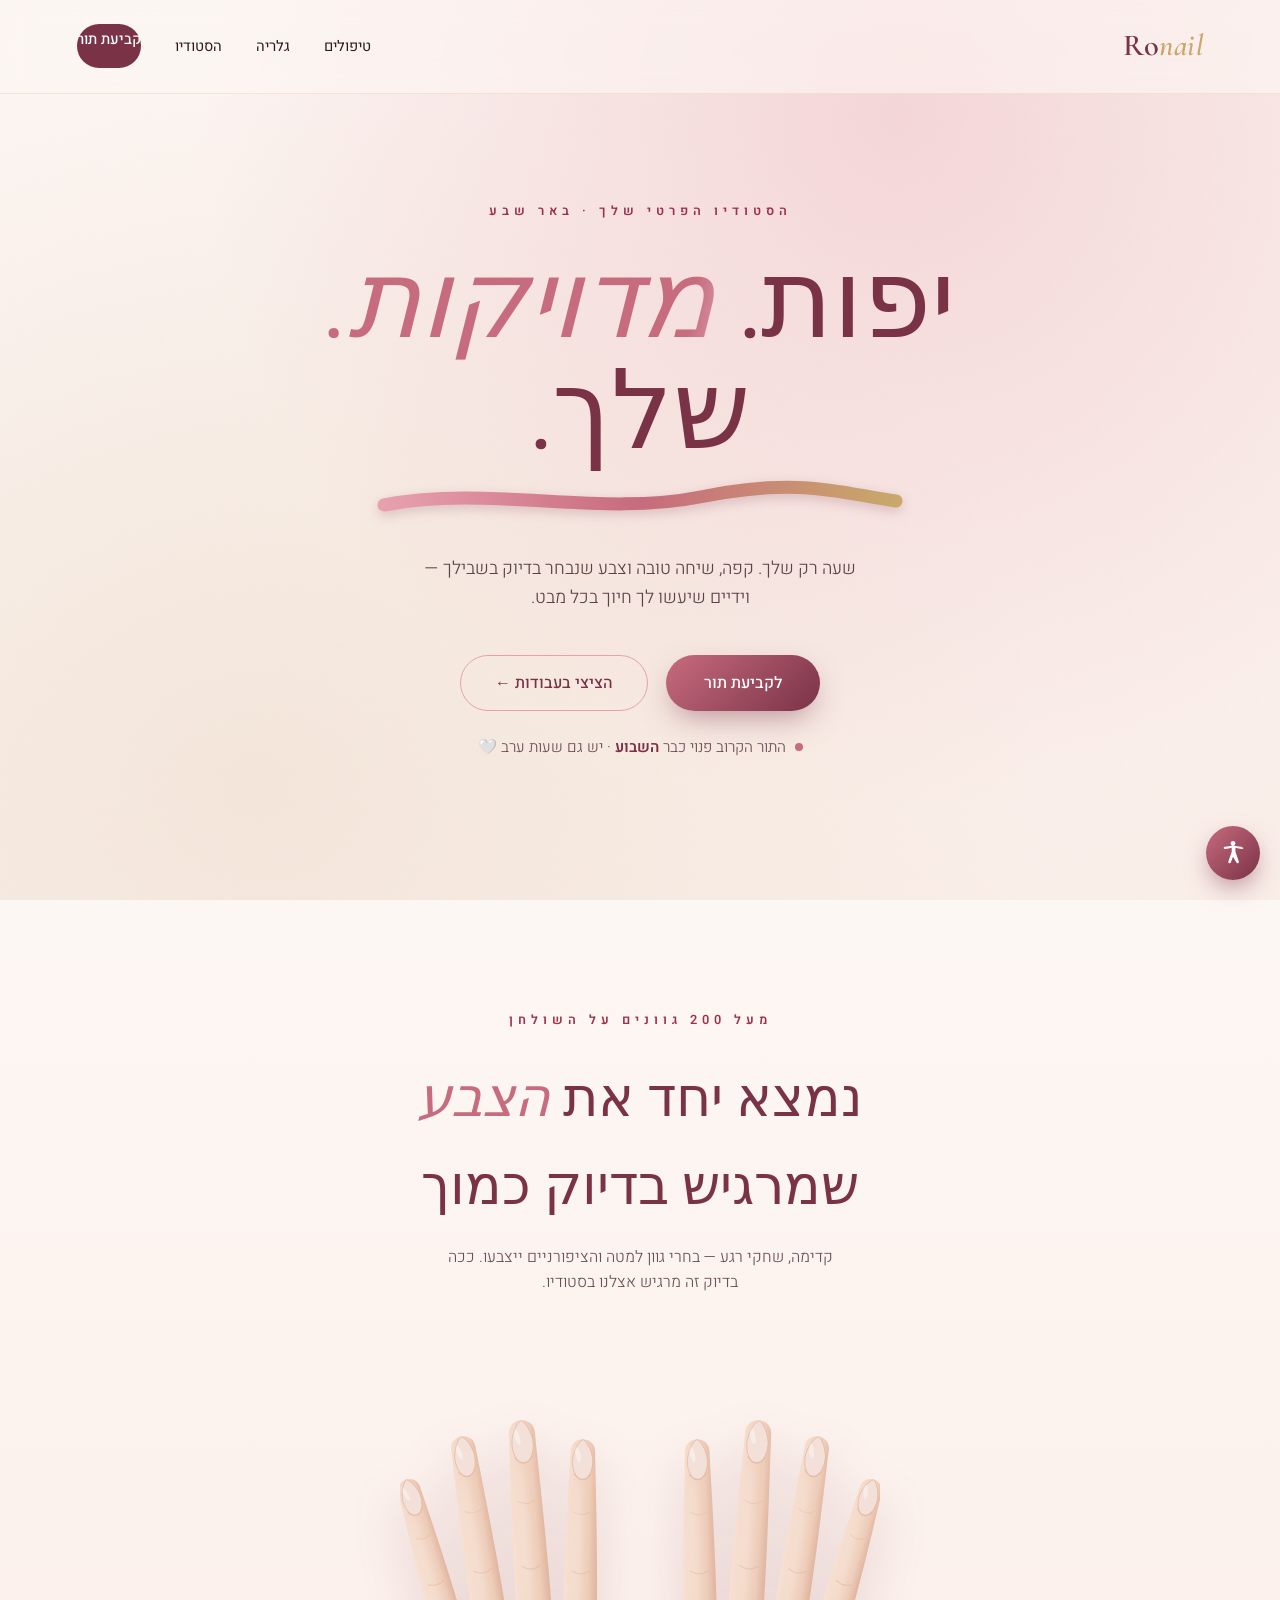
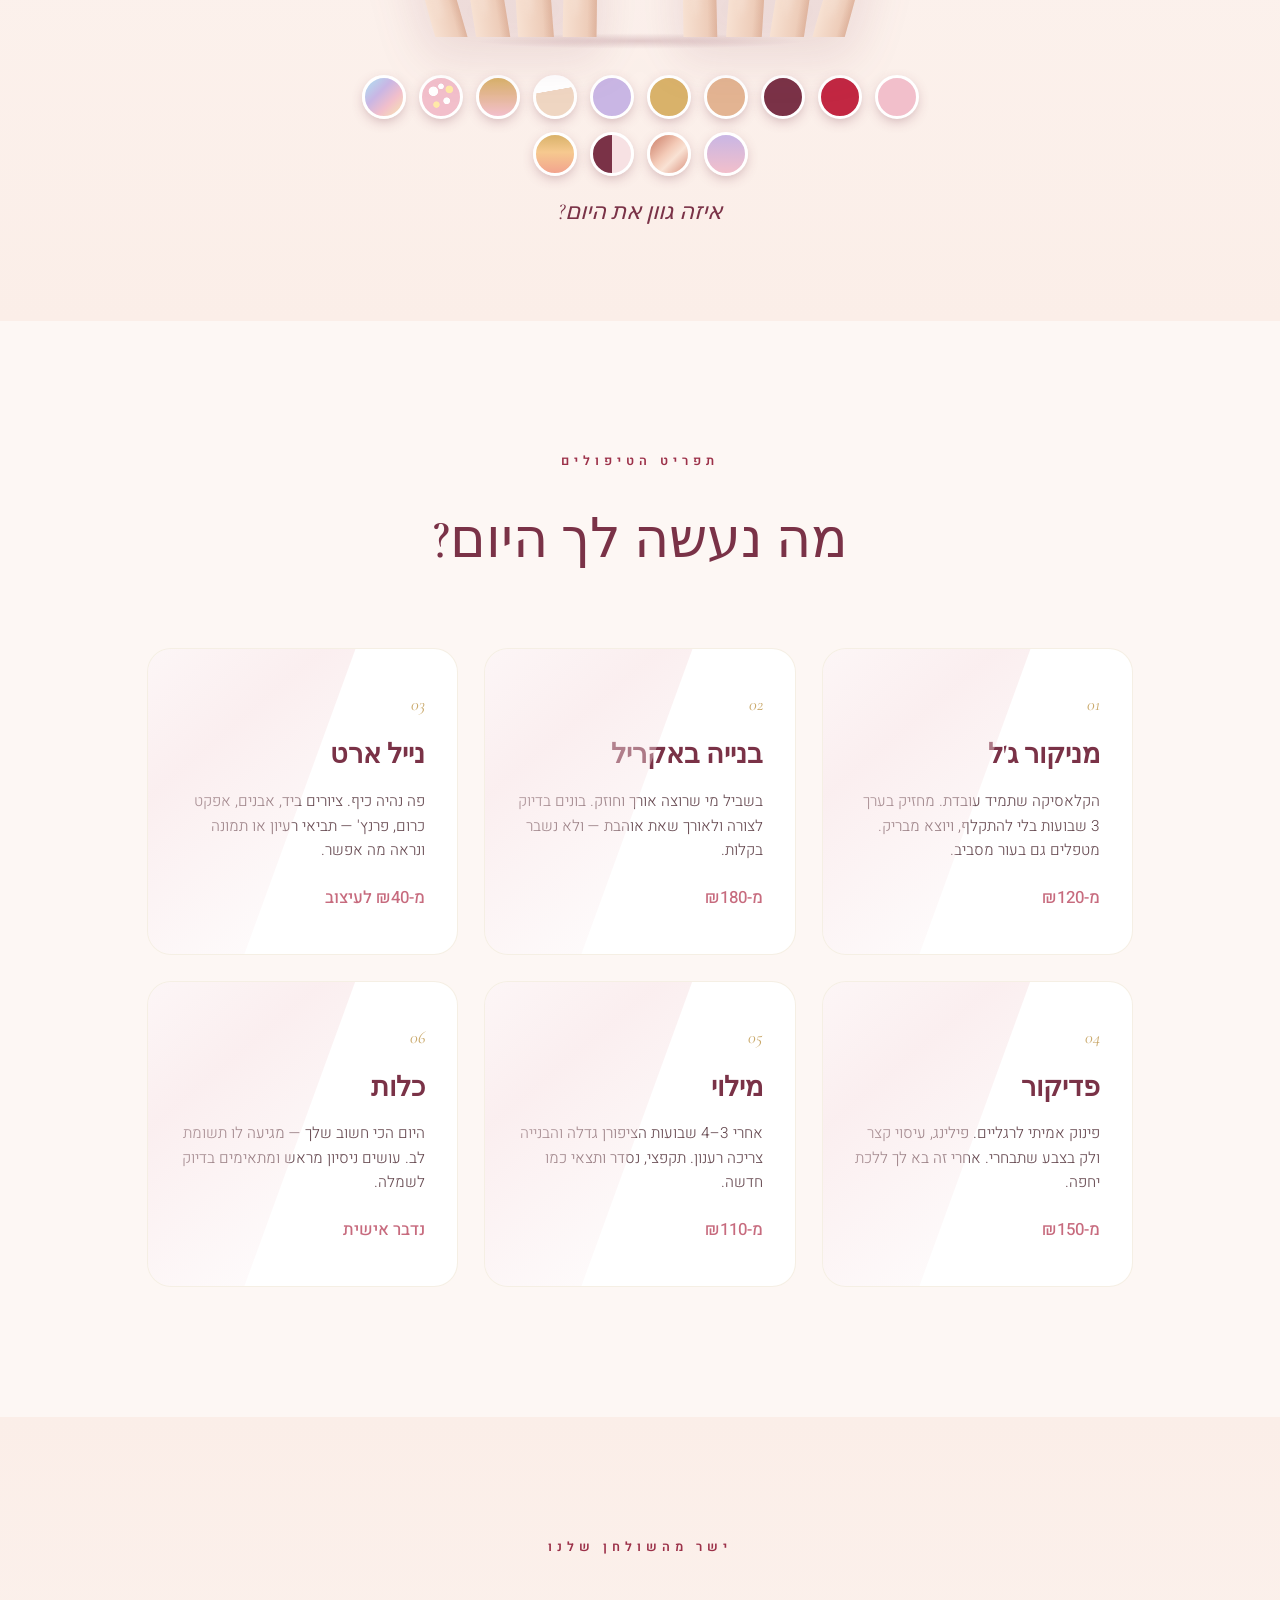
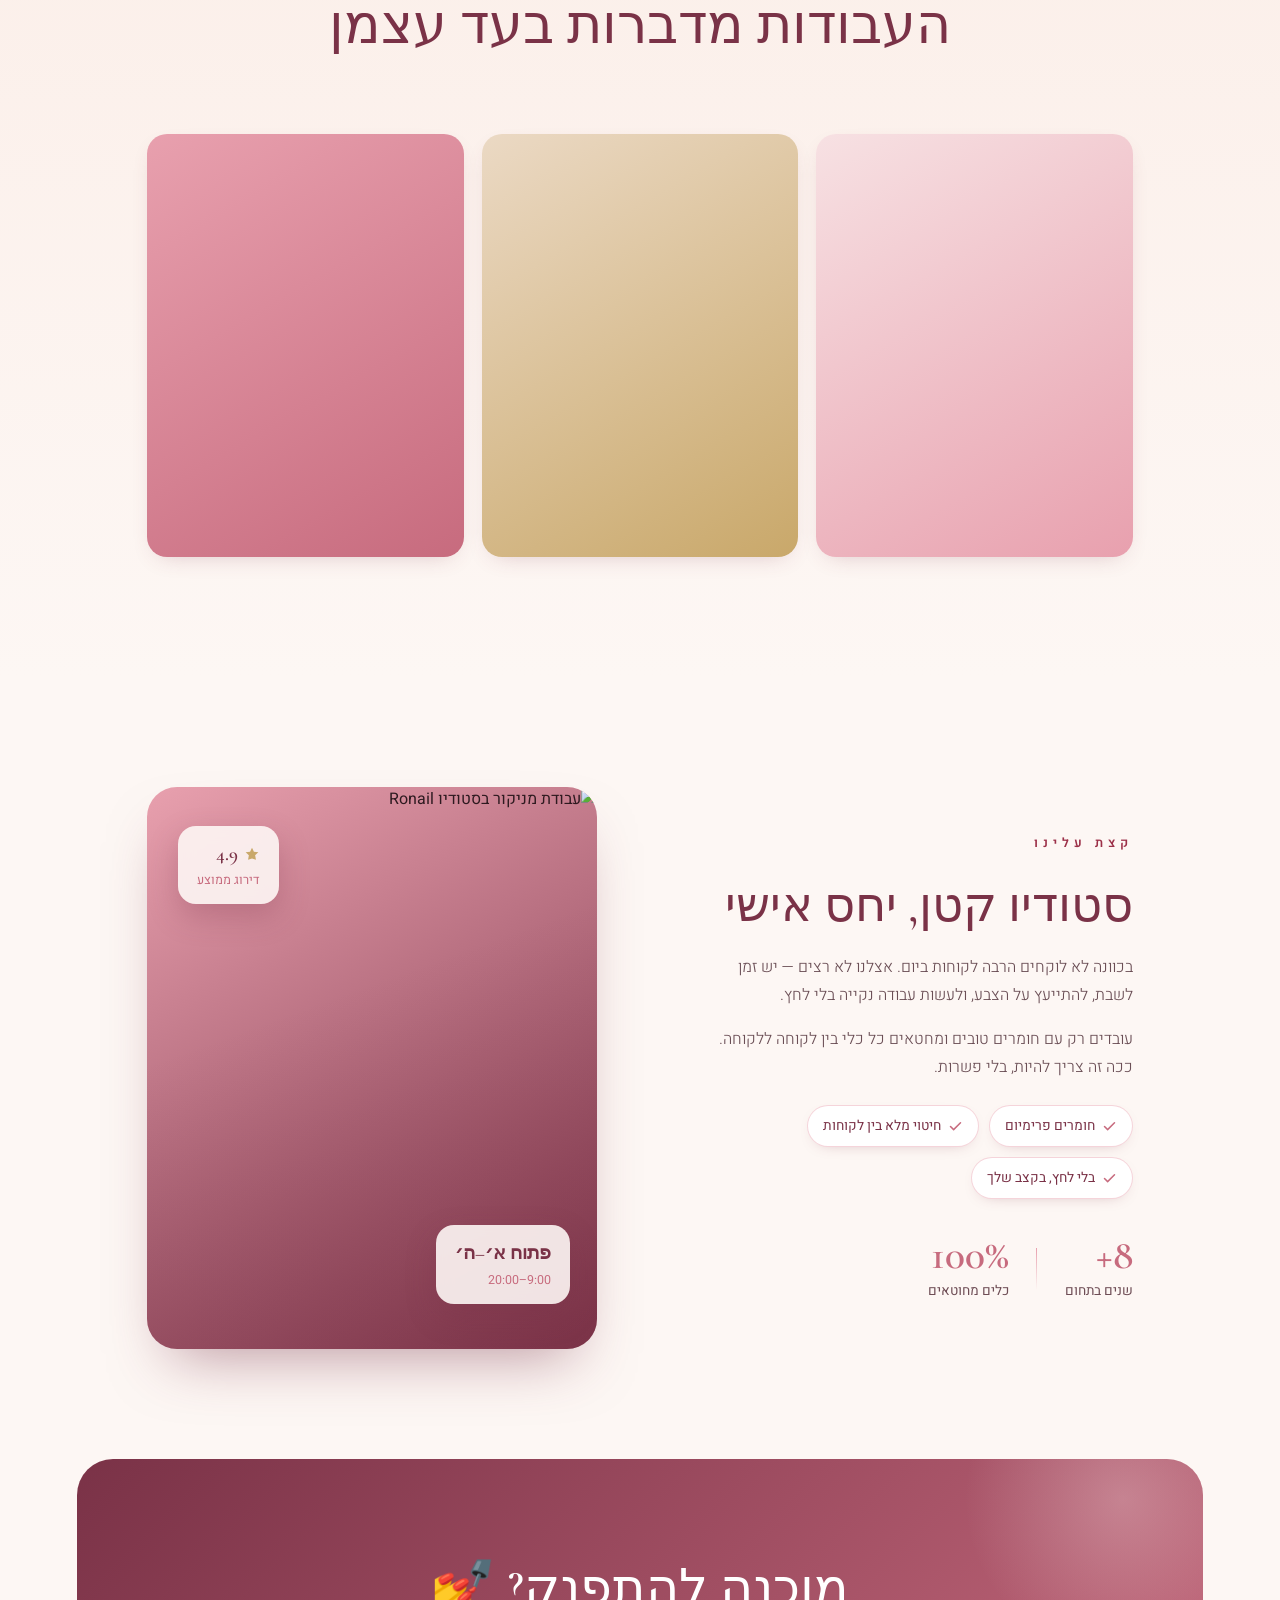
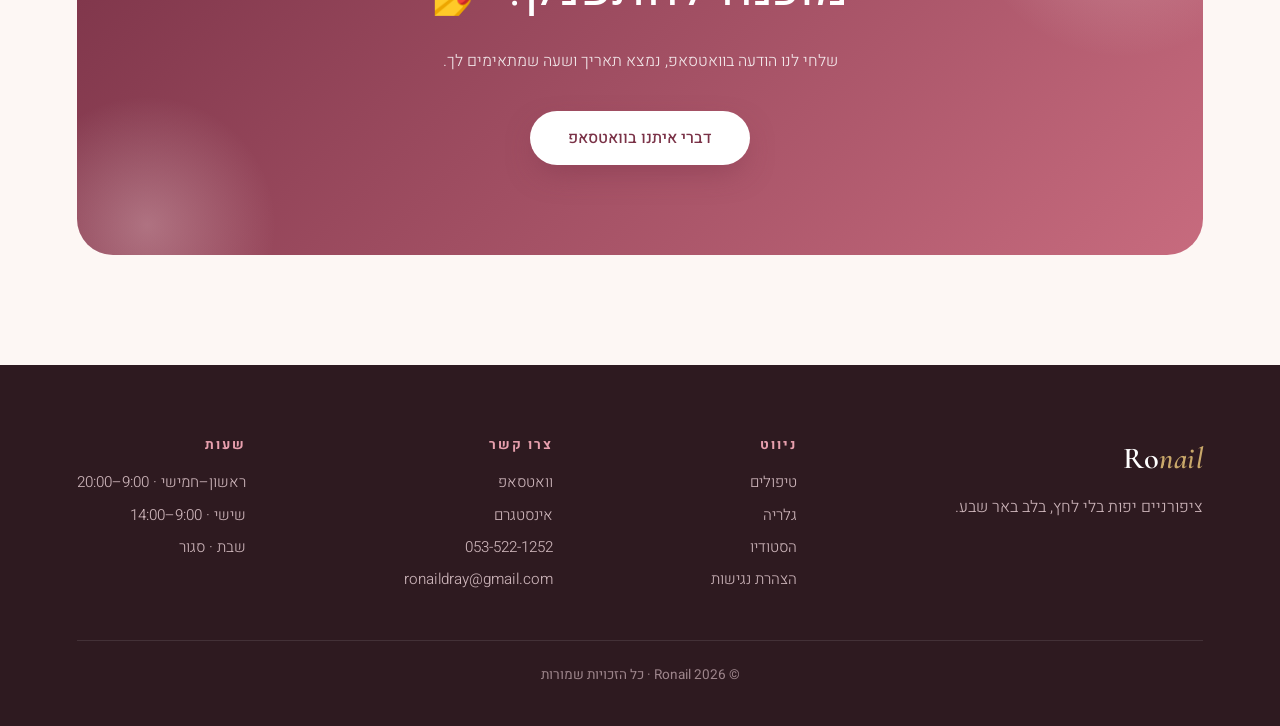
==== commit b7ecc8c6: "new title" ====
--- a/index.html
+++ b/index.html
@@ -3,7 +3,7 @@
 <head>
 <meta charset="UTF-8">
 <meta name="viewport" content="width=device-width, initial-scale=1.0">
-<title>Ronail — אומנות הציפורניים</title>
+<title>Ronail | סטודיו לציפורניים בבאר שבע</title>
 <meta name="description" content="Ronail — סטודיו פרטי לציפורניים בבאר שבע. מניקור, בנייה ונייל ארט ביחס אישי.">
 <script>
 /* נגישות · החלת העדפות המשתמש לפני צביעה (מניעת הבהוב) */
@@ -64,9 +64,9 @@
   <div class="hero-bg" aria-hidden="true"></div>
   <div class="eyebrow">הסטודיו הפרטי שלך · באר שבע</div>
   <h1 id="hero-title">
-    <span class="word">בואי</span>
-    <span class="word accent"><i class="gloss">תצאי</i></span>
-    <span class="word">זוהרת</span>
+    <span class="word">יפות.</span>
+    <span class="word accent"><i class="gloss">מדויקות.</i></span>
+    <span class="word">שלך.</span>
   </h1>
   <svg class="hero-stroke" viewBox="0 0 540 54" xmlns="http://www.w3.org/2000/svg" aria-hidden="true">
     <defs>
@@ -79,10 +79,10 @@
     <path class="brush" d="M14 34 C 120 14, 230 46, 330 26 S 470 22, 526 30"/>
     <circle class="glint" cx="430" cy="25" r="3.4"/>
   </svg>
-  <p>שעה אחת רק שלך — בלי למהר, בלי לחץ. כוס קפה ביד, שיחה טובה, וצבע שנבחר בדיוק בשבילך. את יוצאת מכאן עם ידיים שמחזירות לך חיוך בכל פעם שאת מסתכלת עליהן.</p>
+  <p>שעה רק שלך. קפה, שיחה טובה וצבע שנבחר בדיוק בשבילך — וידיים שיעשו לך חיוך בכל מבט.</p>
   <div class="hero-actions">
-    <button class="btn-primary" onclick="document.getElementById('contact').scrollIntoView()">בואי נשריין לך תור</button>
-    <button class="btn-ghost" onclick="document.getElementById('gallery').scrollIntoView()">רוצה לראות עבודות</button>
+    <button class="btn-primary" onclick="document.getElementById('contact').scrollIntoView()">לקביעת תור</button>
+    <button class="btn-ghost" onclick="document.getElementById('gallery').scrollIntoView()">הציצי בעבודות ←</button>
   </div>
   <div class="hero-note">
     <span class="pulse"></span>
@@ -348,8 +348,8 @@
 <section class="services" id="services">
   <div class="wrap">
     <div class="sec-head reveal">
-      <div class="eyebrow">מה אפשר לעשות אצלנו</div>
-      <h2>הטיפולים</h2>
+      <div class="eyebrow">תפריט הטיפולים</div>
+      <h2>מה נעשה לך היום?</h2>
     </div>
     <div class="grid">
       <div class="card reveal">
@@ -385,7 +385,7 @@
       <div class="card reveal">
         <div class="num">06</div>
         <h3>כלות</h3>
-        <p>היום הכי חשוב שלך — מגיע לו תשומת לב. עושים ניסיון מראש ומתאימים בדיוק לשמלה.</p>
+        <p>היום הכי חשוב שלך — מגיעה לו תשומת לב. עושים ניסיון מראש ומתאימים בדיוק לשמלה.</p>
         <div class="price">נדבר אישית</div>
       </div>
     </div>
@@ -395,8 +395,8 @@
 <section class="gallery" id="gallery">
   <div class="wrap">
     <div class="sec-head reveal">
-      <div class="eyebrow">קצת מהעבודות</div>
-      <h2>גלריה</h2>
+      <div class="eyebrow">ישר מהשולחן שלנו</div>
+      <h2>העבודות מדברות בעד עצמן</h2>
     </div>
     <div class="tiles" id="tiles"></div>
   </div>
@@ -432,7 +432,7 @@
 </section>
 
 <section class="band reveal" id="contact">
-  <h2>בא לך לקבוע תור?</h2>
+  <h2>מוכנה להתפנק? 💅</h2>
   <p>שלחי לנו הודעה בוואטסאפ, נמצא תאריך ושעה שמתאימים לך.</p>
   <button class="btn-primary" onclick="window.open('https://wa.me/972535221252','_blank')">דברי איתנו בוואטסאפ</button>
 </section>
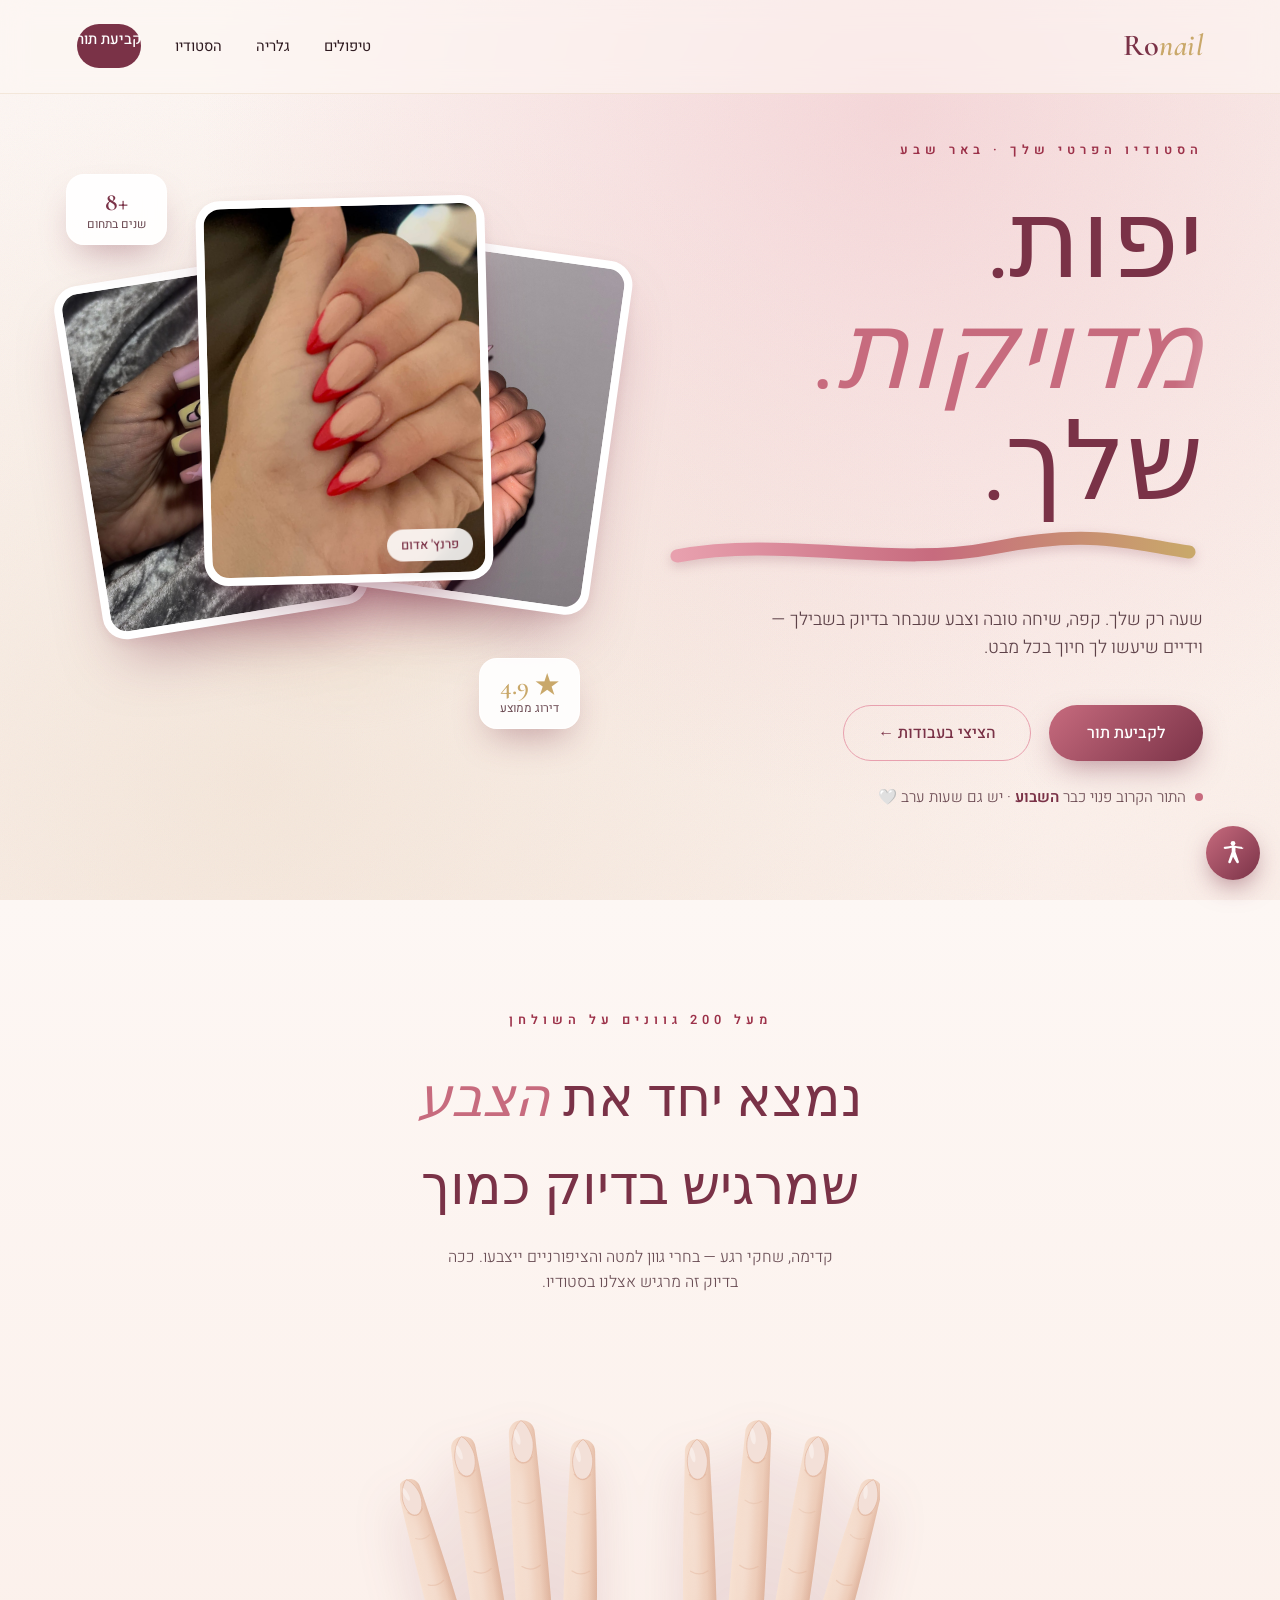
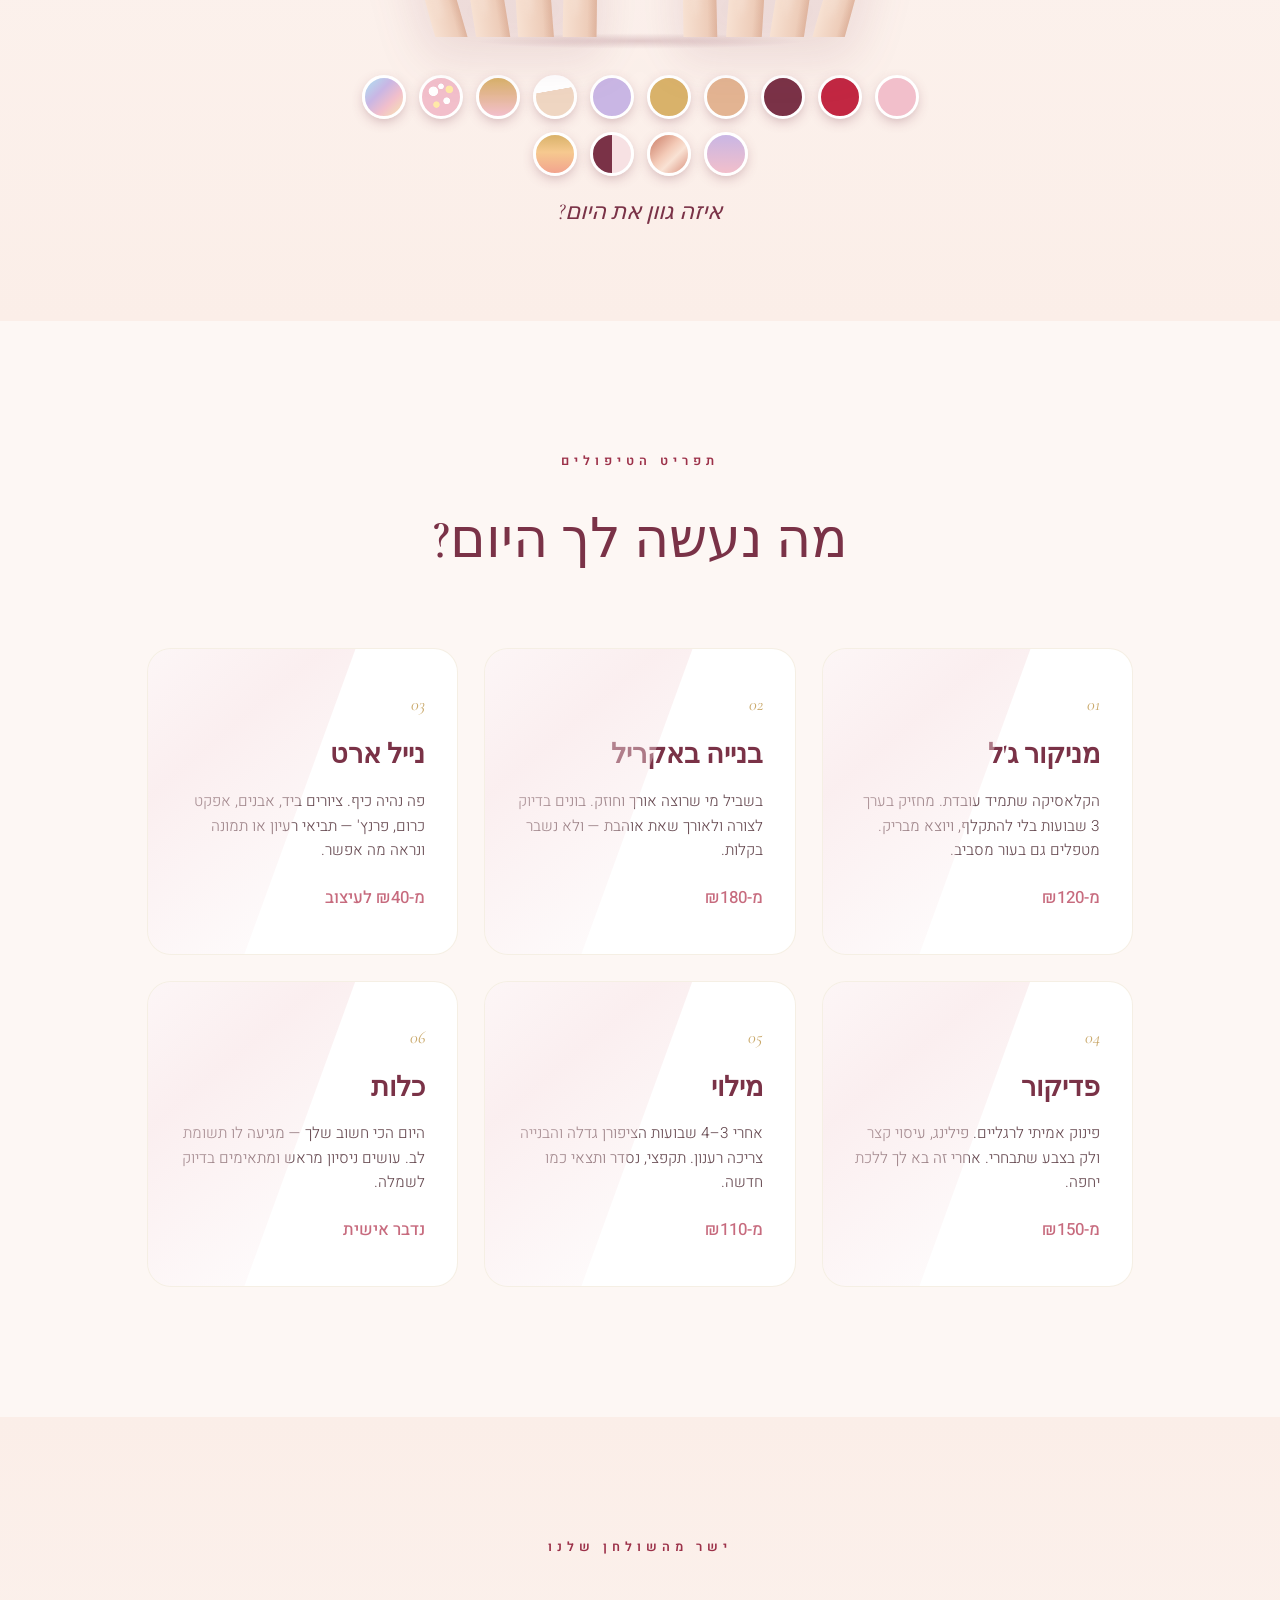
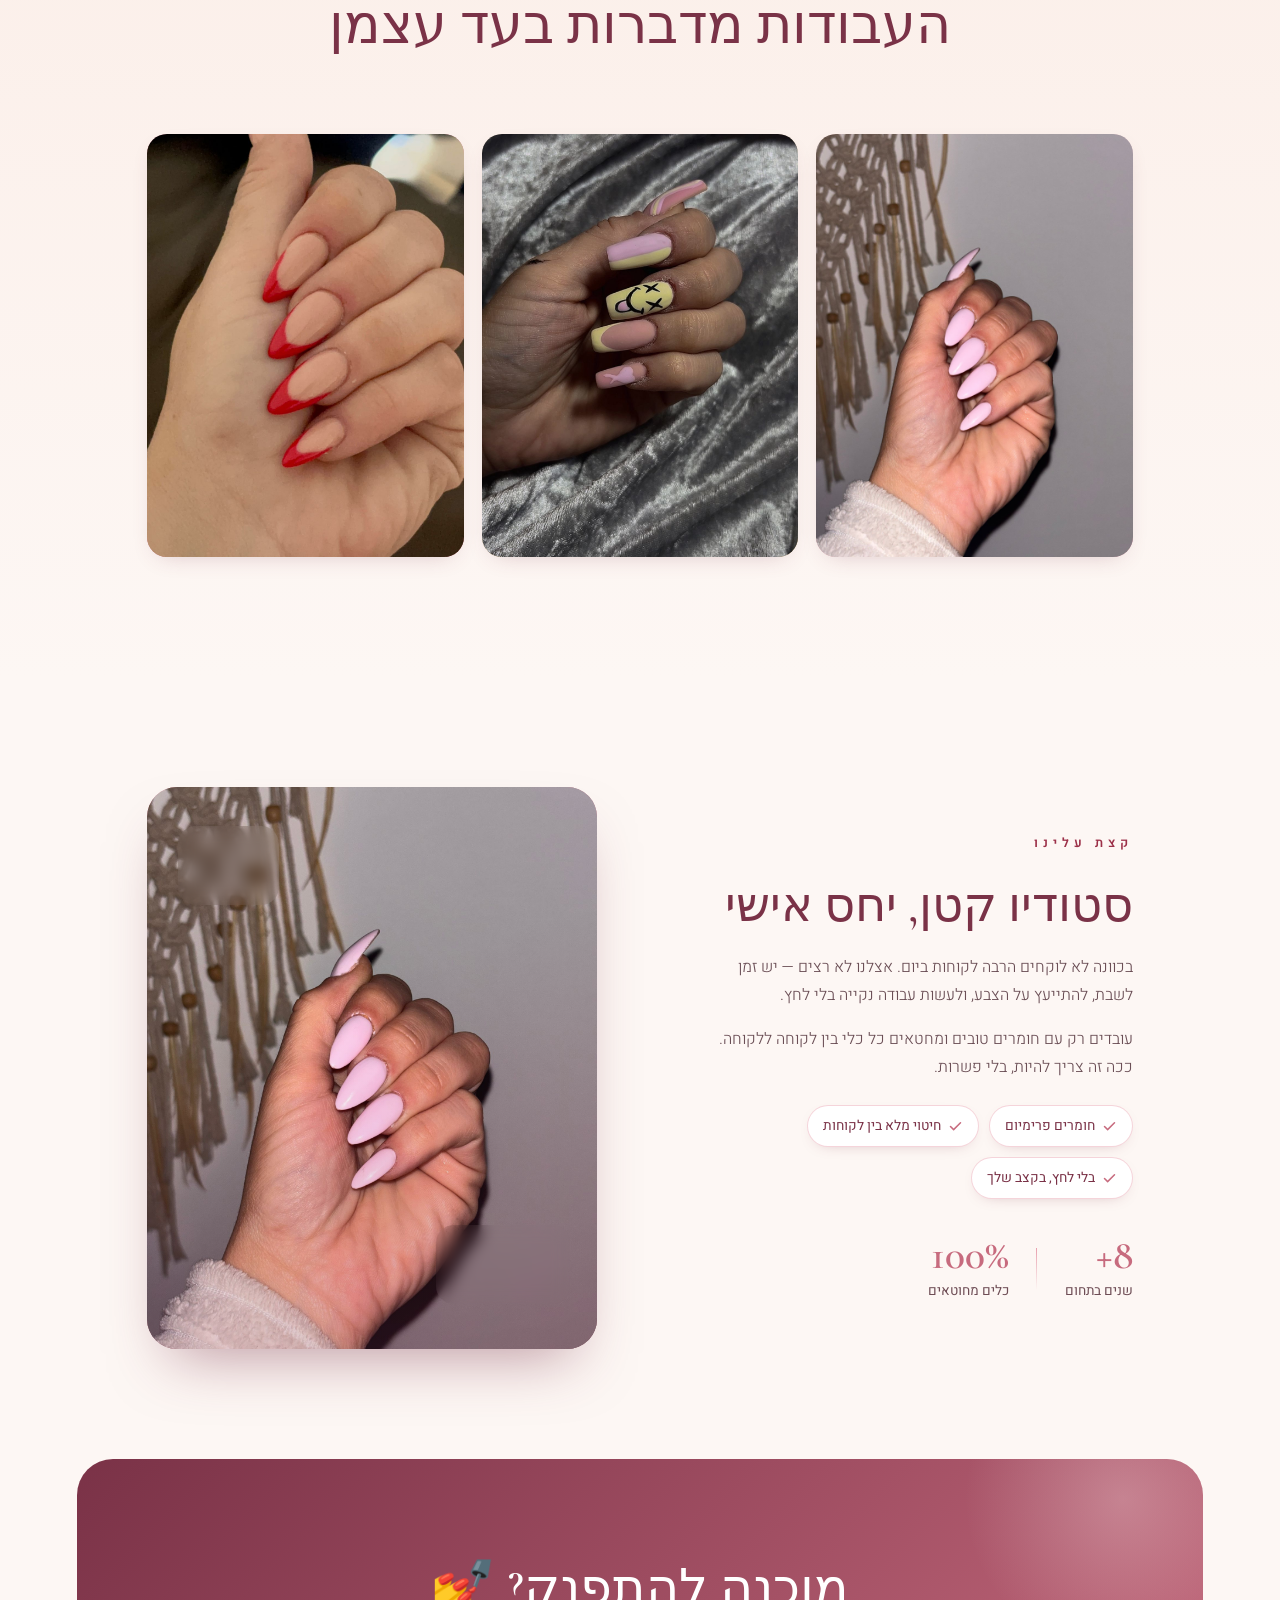
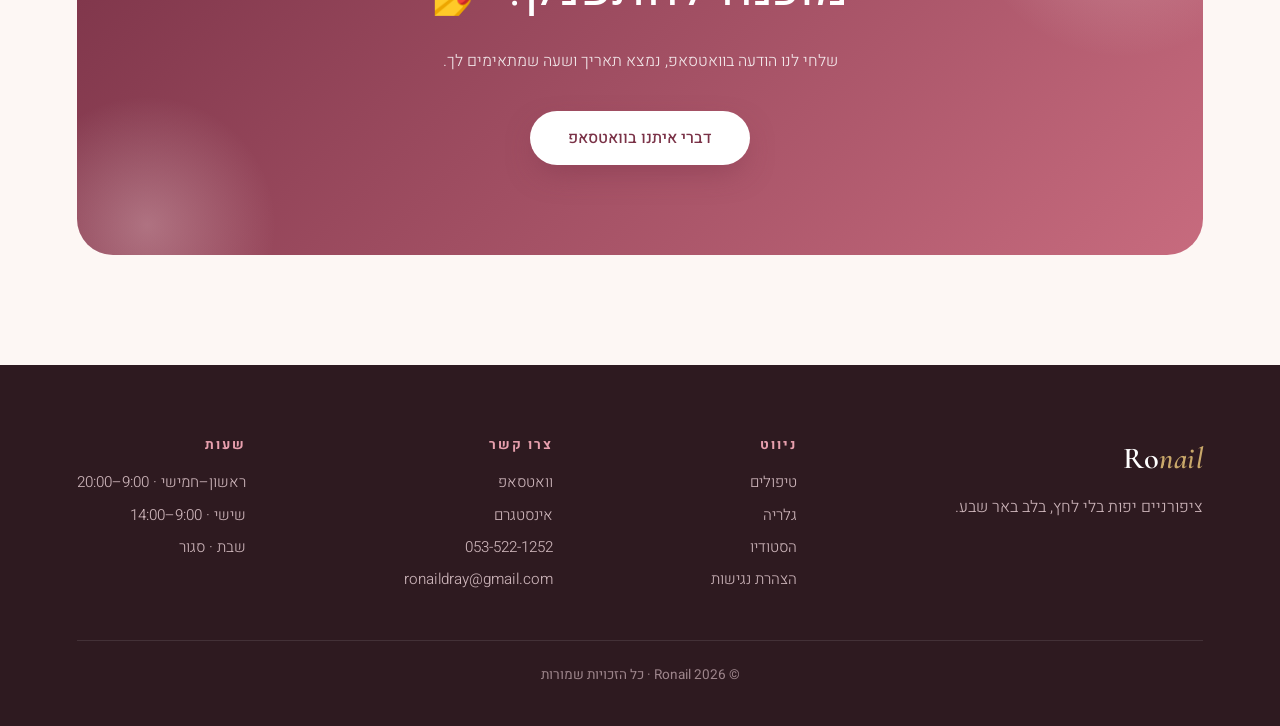
==== commit 4aebad9e: "s" ====
--- a/index.html
+++ b/index.html
@@ -62,6 +62,7 @@
 <main id="main-content" tabindex="-1">
 <header class="hero">
   <div class="hero-bg" aria-hidden="true"></div>
+  <div class="hero-copy">
   <div class="eyebrow">הסטודיו הפרטי שלך · באר שבע</div>
   <h1 id="hero-title">
     <span class="word">יפות.</span>
@@ -87,6 +88,24 @@
   <div class="hero-note">
     <span class="pulse"></span>
     <span>התור הקרוב פנוי כבר <b>השבוע</b> · יש גם שעות ערב 🤍</span>
+  </div>
+  </div>
+
+  <div class="hero-visual">
+    <figure class="hv-card c1">
+      <img src="images/Work2.jpg" alt="נייל ארט בגווני פסטל עם סמיילי" fetchpriority="high">
+      <figcaption>נייל ארט פסטל</figcaption>
+    </figure>
+    <figure class="hv-card c3">
+      <img src="images/Work1.jpg" alt="ציפורניים בגוון ורוד אבקתי" fetchpriority="high">
+      <figcaption>ורוד אבקתי</figcaption>
+    </figure>
+    <figure class="hv-card c2">
+      <img src="images/Work3.jpg" alt="פרנץ' אדום על ציפורניים מחודדות" fetchpriority="high">
+      <figcaption>פרנץ' אדום</figcaption>
+    </figure>
+    <div class="hv-chip chip-rating" aria-hidden="true"><b>★ 4.9</b><span>דירוג ממוצע</span></div>
+    <div class="hv-chip chip-years" aria-hidden="true"><b dir="ltr">8+</b><span>שנים בתחום</span></div>
   </div>
 
 </header>
--- a/styles.css
+++ b/styles.css
@@ -109,9 +109,78 @@
 
   /* ====== hero ====== */
   .hero{
-    min-height:100vh;min-height:100dvh;display:flex;flex-direction:column;
-    justify-content:center;align-items:center;text-align:center;
-    position:relative;padding:120px 6vw 60px;z-index:2;
+    min-height:100vh;min-height:100dvh;display:grid;
+    grid-template-columns:1fr 1fr;align-items:center;gap:4vw;
+    text-align:start;position:relative;padding:110px 6vw 60px;z-index:2;
+  }
+  .hero-copy{display:flex;flex-direction:column;align-items:flex-start}
+  .hero-copy .hero-stroke{margin:2px 0 0}
+  .hero-copy .hero-actions,.hero-copy .hero-note{justify-content:flex-start}
+
+  /* fanned stack of real work photos */
+  .hero-visual{position:relative;width:min(100%,74vh,600px);aspect-ratio:1/1.08;margin-inline:auto}
+  .hero-visual::before{
+    content:'';position:absolute;inset:8% 4%;border-radius:50%;z-index:0;
+    background:radial-gradient(circle,rgba(232,160,174,.55),rgba(235,217,196,.25) 55%,transparent 72%);
+    filter:blur(10px);
+  }
+  .hv-card{
+    position:absolute;margin:0;width:50%;aspect-ratio:3/4;padding:8px;
+    background:#fff;border-radius:24px;
+    box-shadow:0 34px 60px -22px rgba(122,50,71,.5),0 4px 14px rgba(122,50,71,.08);
+    transform:rotate(var(--r));
+    animation:cardIn 1.1s var(--ease-out) var(--dl) backwards;
+    transition:transform .5s var(--ease-spring),box-shadow .5s var(--ease-out);
+  }
+  .hv-card img{width:100%;height:100%;object-fit:cover;border-radius:17px;display:block}
+  .hv-card:hover{transform:rotate(0) translateY(-12px) scale(1.04);z-index:5;
+    box-shadow:0 44px 70px -22px rgba(122,50,71,.6)}
+  .hv-card.c1{top:14%;left:0;--r:-9deg;--dl:.55s;z-index:1}
+  .hv-card.c3{top:10%;right:0;--r:8deg;--dl:.75s;z-index:2}
+  .hv-card.c2{top:2%;left:23%;width:54%;--r:-1.5deg;--dl:.95s;z-index:3}
+  @keyframes cardIn{from{opacity:0;transform:translateY(70px) rotate(0) scale(.88)}}
+  .hv-card.c1 figcaption,.hv-card.c3 figcaption{display:none}
+  .hv-card figcaption{
+    position:absolute;bottom:20px;inset-inline-start:20px;
+    padding:6px 14px;border-radius:30px;font-size:.8rem;font-weight:500;color:var(--plum);
+    background:rgba(255,255,255,.86);-webkit-backdrop-filter:blur(8px);backdrop-filter:blur(8px);
+    box-shadow:0 6px 16px rgba(46,26,32,.18);
+  }
+  .hv-chip{
+    position:absolute;z-index:6;display:flex;flex-direction:column;align-items:center;
+    padding:12px 20px;border-radius:18px;line-height:1.2;
+    background:rgba(255,255,255,.9);-webkit-backdrop-filter:blur(10px);backdrop-filter:blur(10px);
+    border:1px solid rgba(255,255,255,.8);box-shadow:0 18px 36px -12px rgba(122,50,71,.4);
+    animation:rise 1s ease var(--dl) forwards,hvFloat 5s ease-in-out calc(var(--dl) + 1s) infinite;
+    opacity:0;transform:translateY(20px);
+  }
+  .hv-chip b{font-family:'Cormorant Garamond',serif;font-size:1.6rem;font-weight:600;color:var(--plum)}
+  .hv-chip span{font-size:.74rem;color:#6b4a52}
+  .chip-rating{bottom:6%;right:6%;--dl:1.5s}
+  .chip-rating b{color:var(--gold)}
+  .chip-years{top:-2%;left:-2%;--dl:1.7s}
+  @keyframes hvFloat{0%,100%{transform:translateY(0)}50%{transform:translateY(-9px)}}
+  html.a11y-reduce-motion .hv-chip{opacity:1;transform:none}
+  @media(prefers-reduced-motion:reduce){
+    .hv-card{animation:none}
+    .hv-chip{animation:none;opacity:1;transform:none}
+  }
+  @media(max-width:900px){
+    .hero{grid-template-columns:1fr;text-align:center;padding-top:100px;gap:36px}
+    .hero-copy{align-items:center}
+    .hero-copy .hero-stroke{margin:2px auto 0}
+    .hero-copy .hero-actions,.hero-copy .hero-note{justify-content:center}
+    .hero-visual{width:min(100%,440px)}
+    .hero{min-height:auto}
+    .hero-copy p{margin:20px 0 28px}
+    .hero-copy .hero-note{margin-top:16px}
+  }
+  @media(max-width:480px){
+    .hv-card{padding:6px;border-radius:20px}
+    .hv-card img{border-radius:15px}
+  .hv-card figcaption{bottom:14px;inset-inline-start:14px;font-size:.72rem;padding:5px 11px}
+    .hv-chip{padding:9px 14px}
+    .hv-chip b{font-size:1.3rem}
   }
   .hero-bg{
     position:absolute;inset:-12% 0;z-index:-1;   /* bleed for parallax drift */
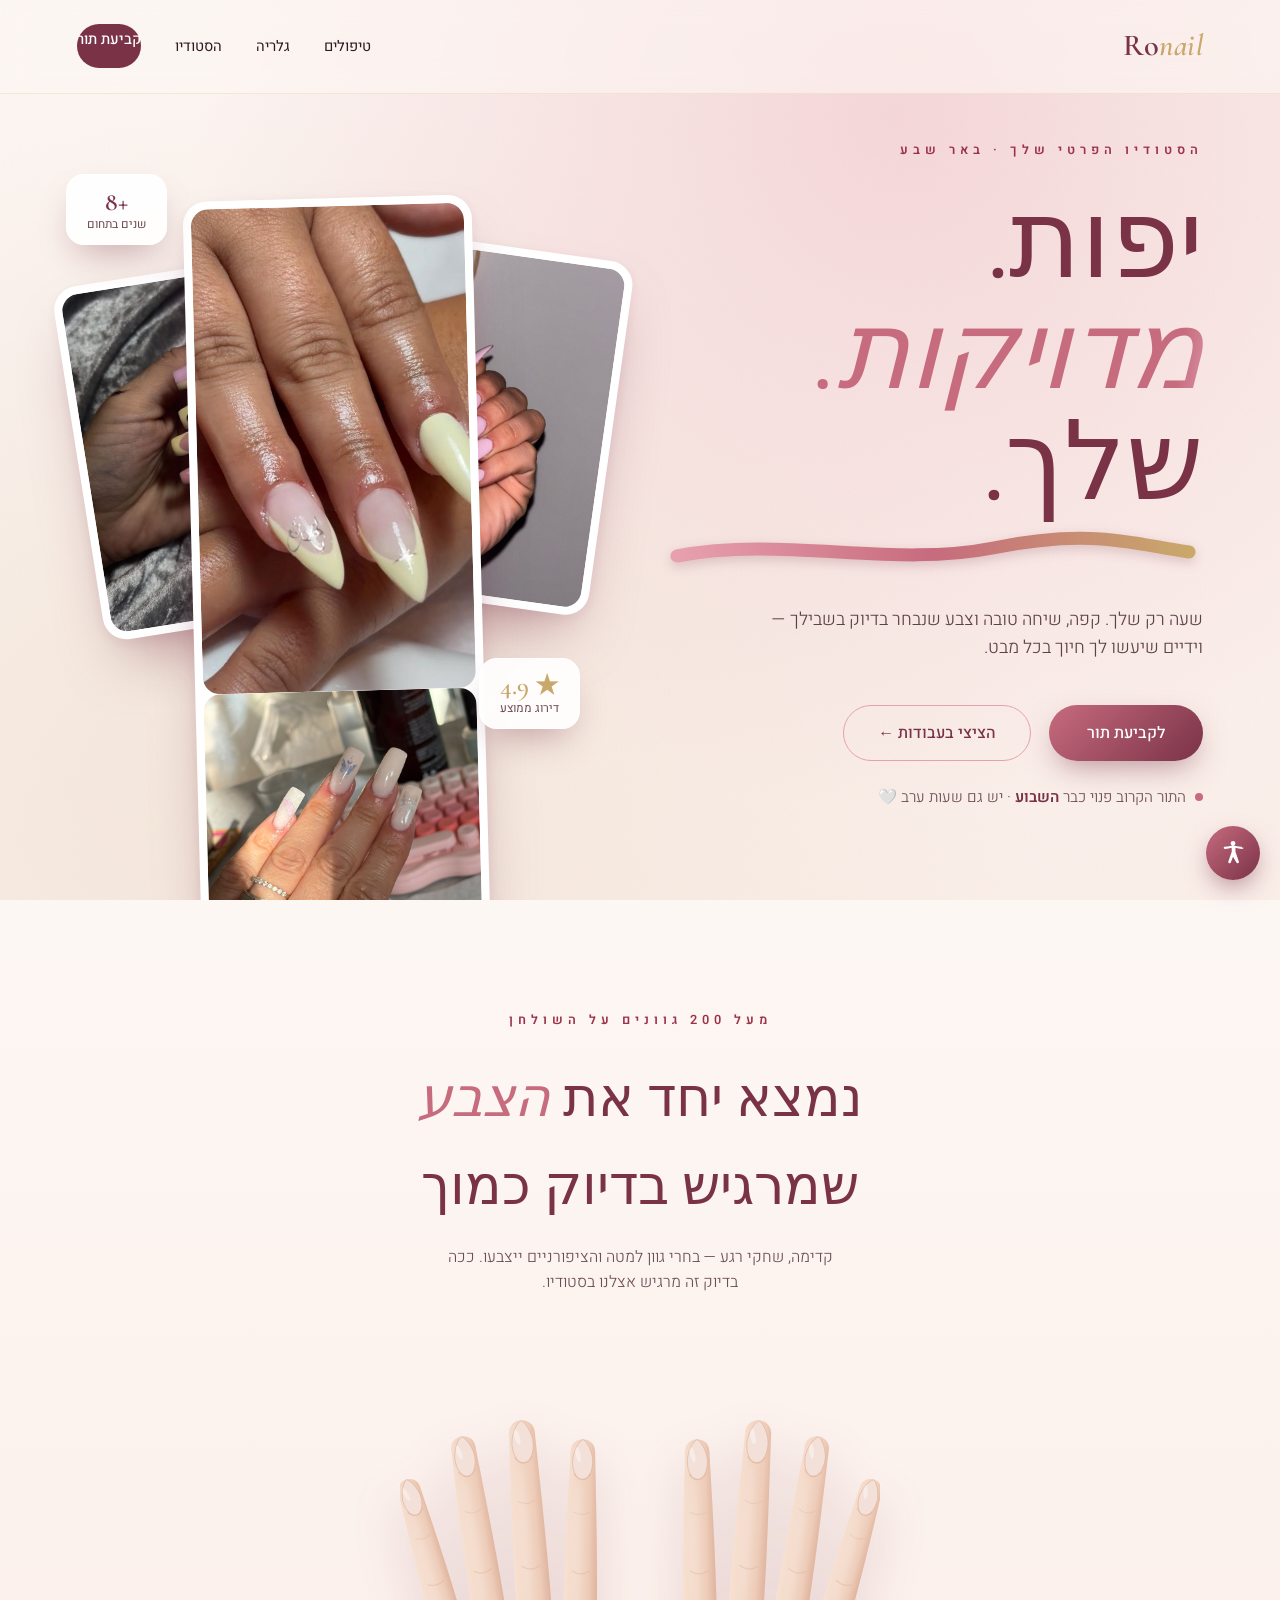
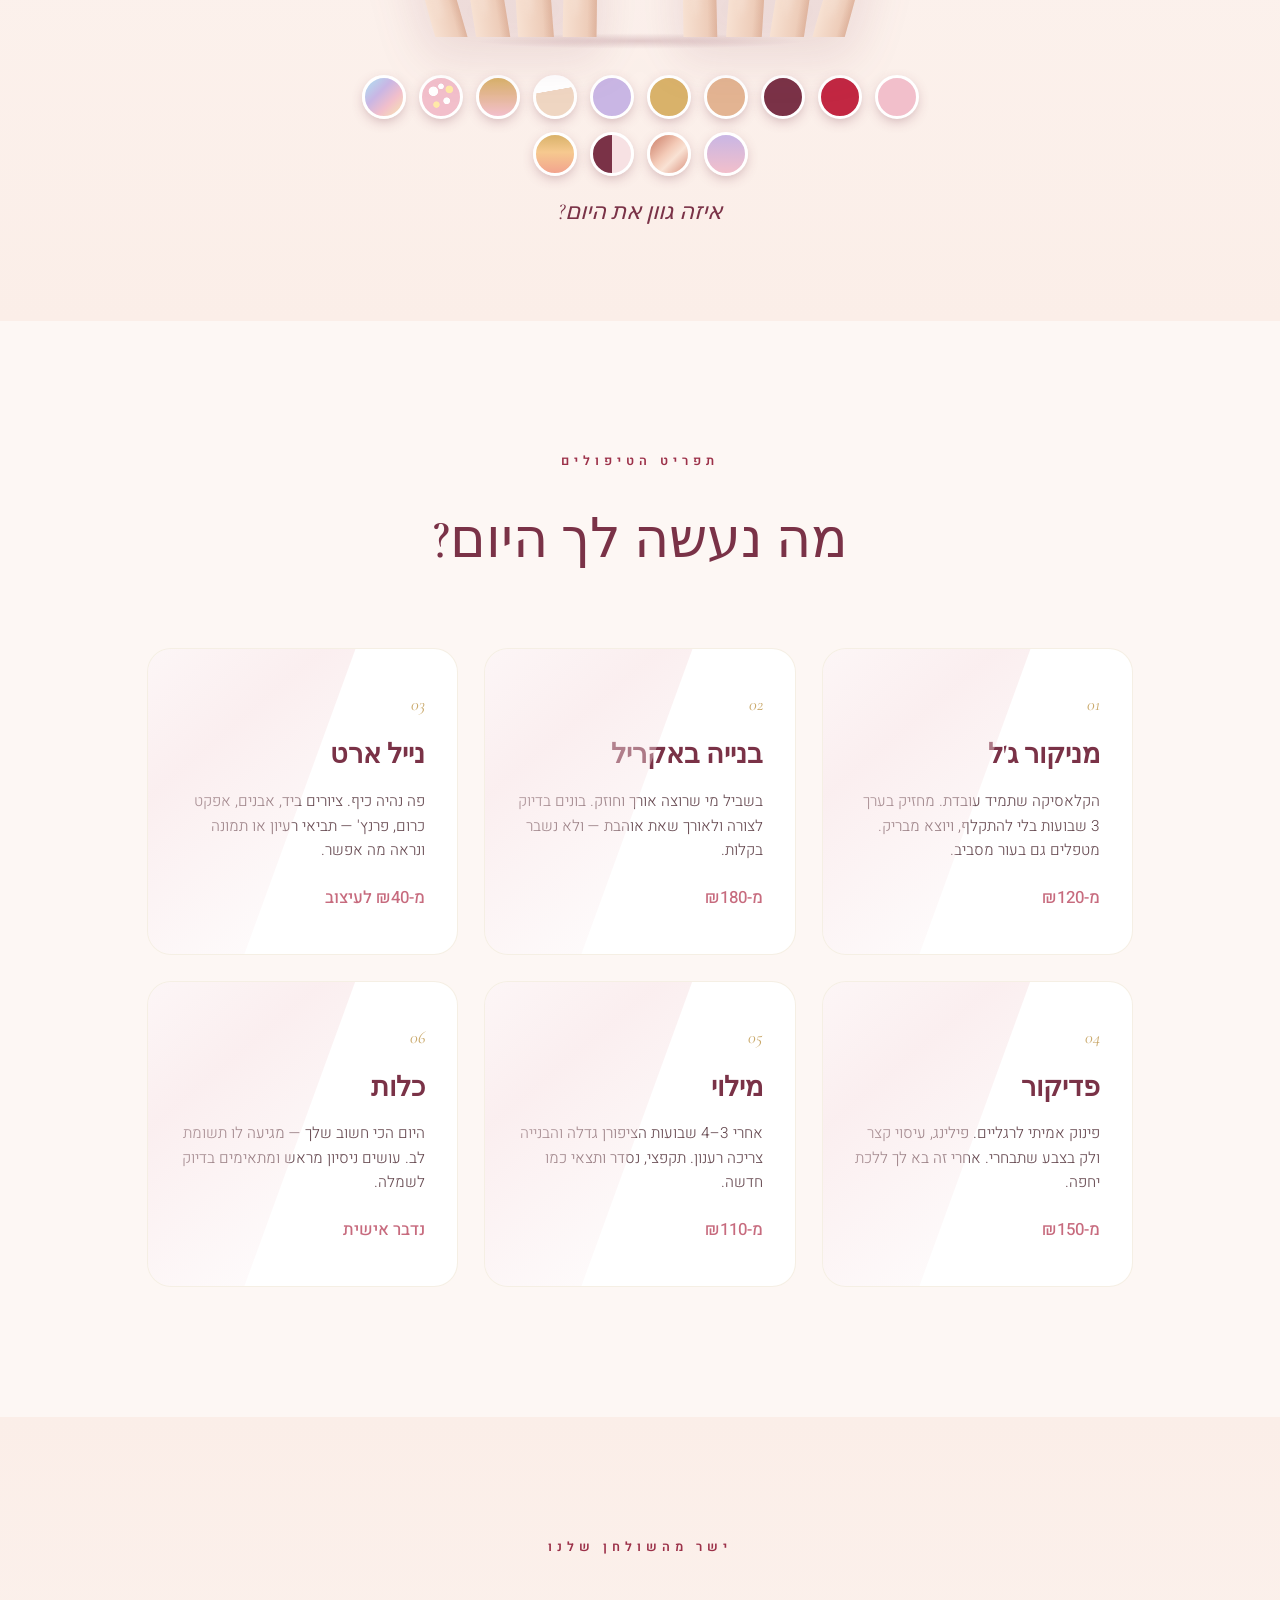
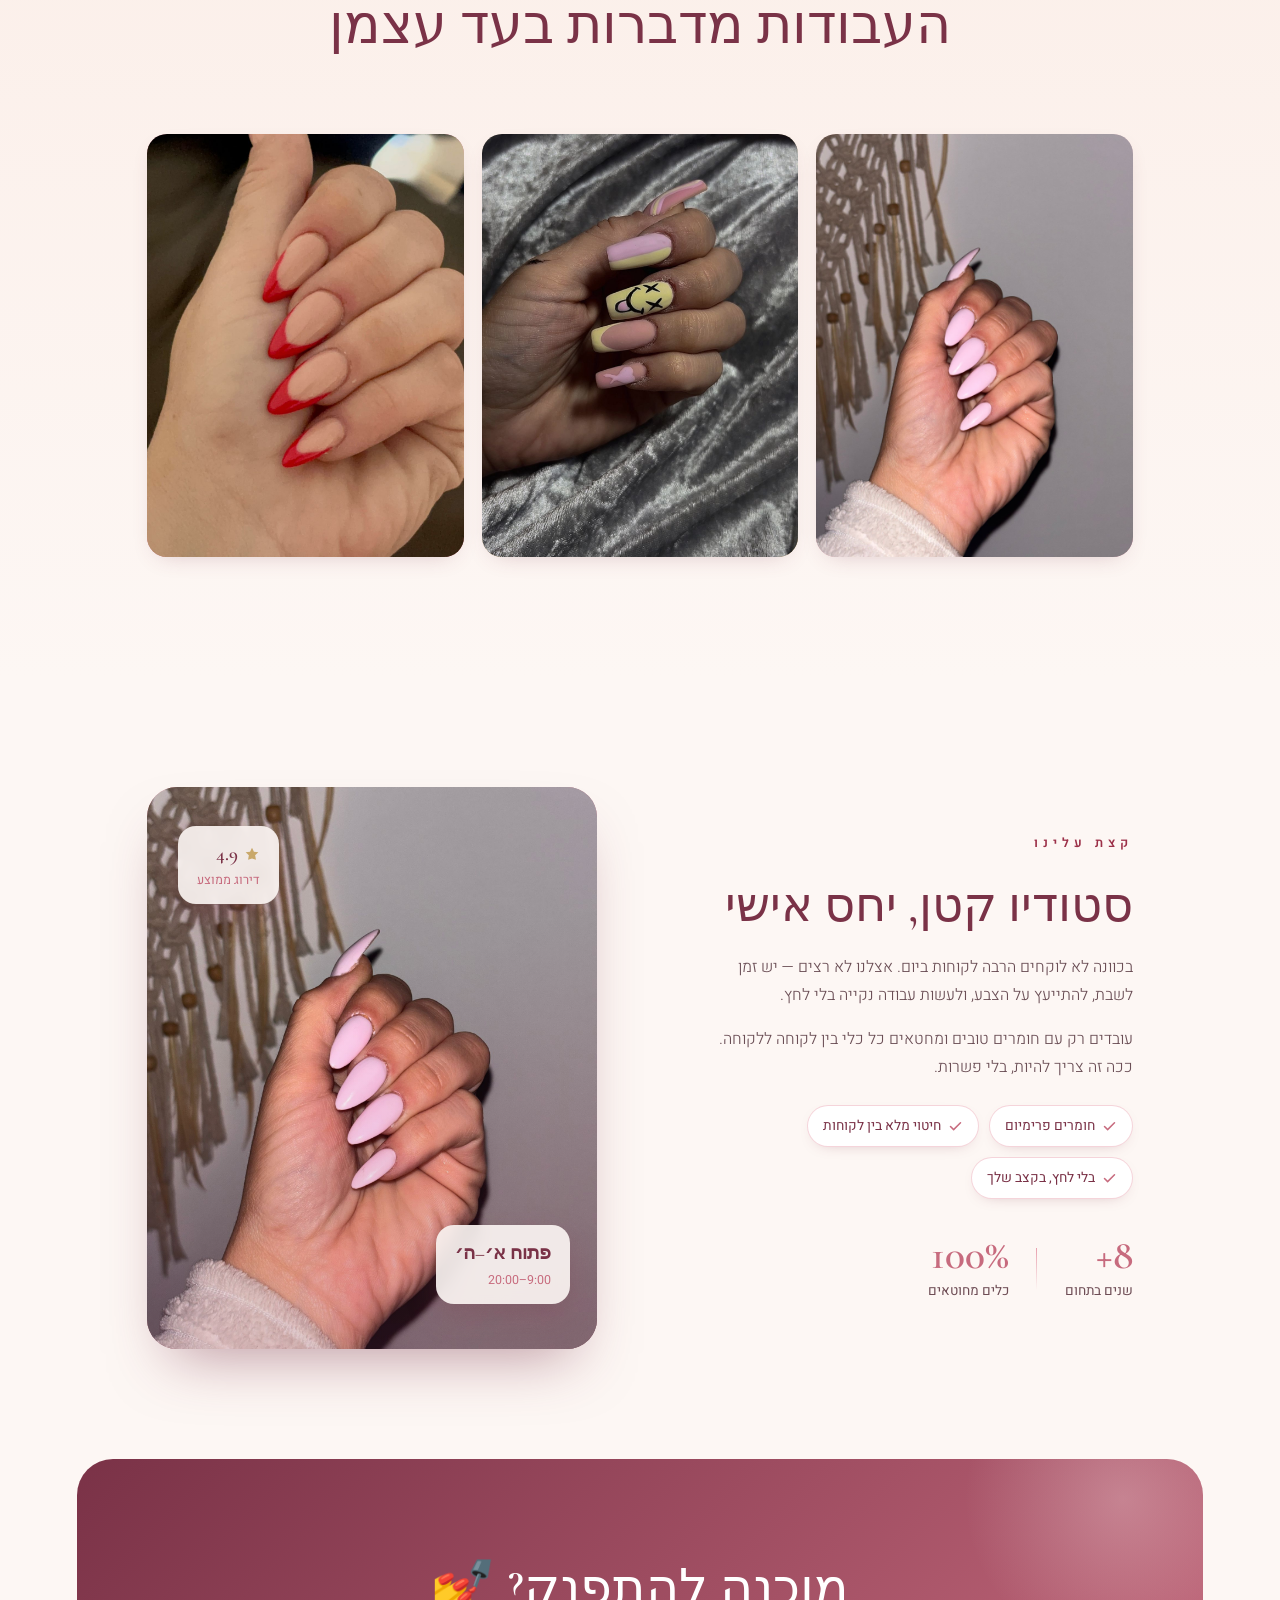
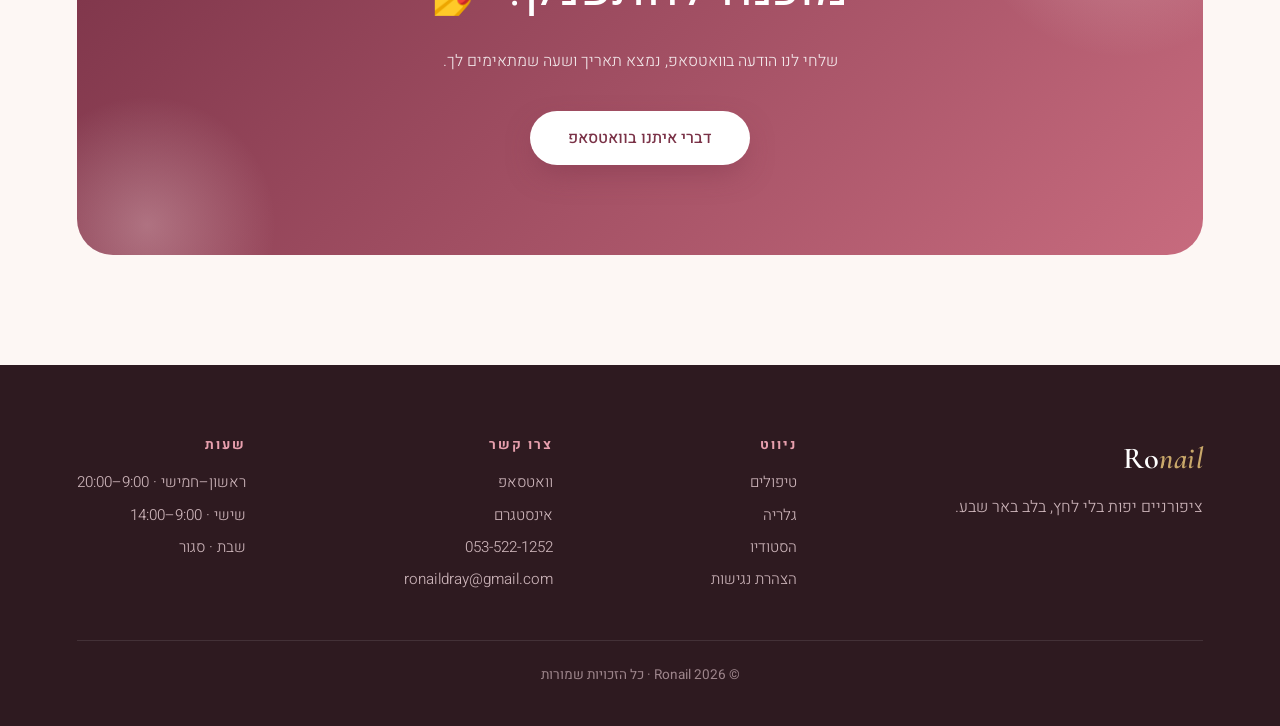
==== commit fca84302: "video hero" ====
--- a/index.html
+++ b/index.html
@@ -94,15 +94,20 @@
   <div class="hero-visual">
     <figure class="hv-card c1">
       <img src="images/Work2.jpg" alt="נייל ארט בגווני פסטל עם סמיילי" fetchpriority="high">
-      <figcaption>נייל ארט פסטל</figcaption>
     </figure>
     <figure class="hv-card c3">
       <img src="images/Work1.jpg" alt="ציפורניים בגוון ורוד אבקתי" fetchpriority="high">
-      <figcaption>ורוד אבקתי</figcaption>
     </figure>
-    <figure class="hv-card c2">
-      <img src="images/Work3.jpg" alt="פרנץ' אדום על ציפורניים מחודדות" fetchpriority="high">
-      <figcaption>פרנץ' אדום</figcaption>
+    <figure class="hv-card c2" id="hvStage">
+      <div class="hv-slides">
+        <video class="hv-slide is-on" data-cap="פרנץ' פסטל · בנייה" src="images/hero-loop.mp4"
+               poster="images/hero-poster.jpg" autoplay muted playsinline preload="auto"
+               aria-label="סרטון קצר של בנייה בגוון פסטל עם פרפר"></video>
+        <img class="hv-slide" data-cap="מילקי עם פרפרים" src="images/Work5.jpg" alt="בנייה בגוון חלבי עם פרפרים" loading="lazy">
+        <img class="hv-slide" data-cap="פרנץ' אדום" src="images/Work3.jpg" alt="פרנץ' אדום על ציפורניים מחודדות" loading="lazy">
+      </div>
+      <figcaption id="hvCap" class="is-video">פרנץ' פסטל · בנייה</figcaption>
+      <div class="hv-dots" id="hvDots" aria-hidden="true"></div>
     </figure>
     <div class="hv-chip chip-rating" aria-hidden="true"><b>★ 4.9</b><span>דירוג ממוצע</span></div>
     <div class="hv-chip chip-years" aria-hidden="true"><b dir="ltr">8+</b><span>שנים בתחום</span></div>
--- a/styles.css
+++ b/styles.css
@@ -132,7 +132,12 @@
     animation:cardIn 1.1s var(--ease-out) var(--dl) backwards;
     transition:transform .5s var(--ease-spring),box-shadow .5s var(--ease-out);
   }
-  .hv-card img{width:100%;height:100%;object-fit:cover;border-radius:17px;display:block}
+  .hv-card img,.hv-card video{width:100%;height:100%;object-fit:cover;border-radius:17px;display:block;background:var(--blush)}
+  .hv-video figcaption::before{
+    content:'';width:7px;height:7px;border-radius:50%;background:#e0415c;
+    display:inline-block;margin-inline-end:7px;vertical-align:middle;
+    animation:pulse 2.2s ease-out infinite;
+  }
   .hv-card:hover{transform:rotate(0) translateY(-12px) scale(1.04);z-index:5;
     box-shadow:0 44px 70px -22px rgba(122,50,71,.6)}
   .hv-card.c1{top:14%;left:0;--r:-9deg;--dl:.55s;z-index:1}
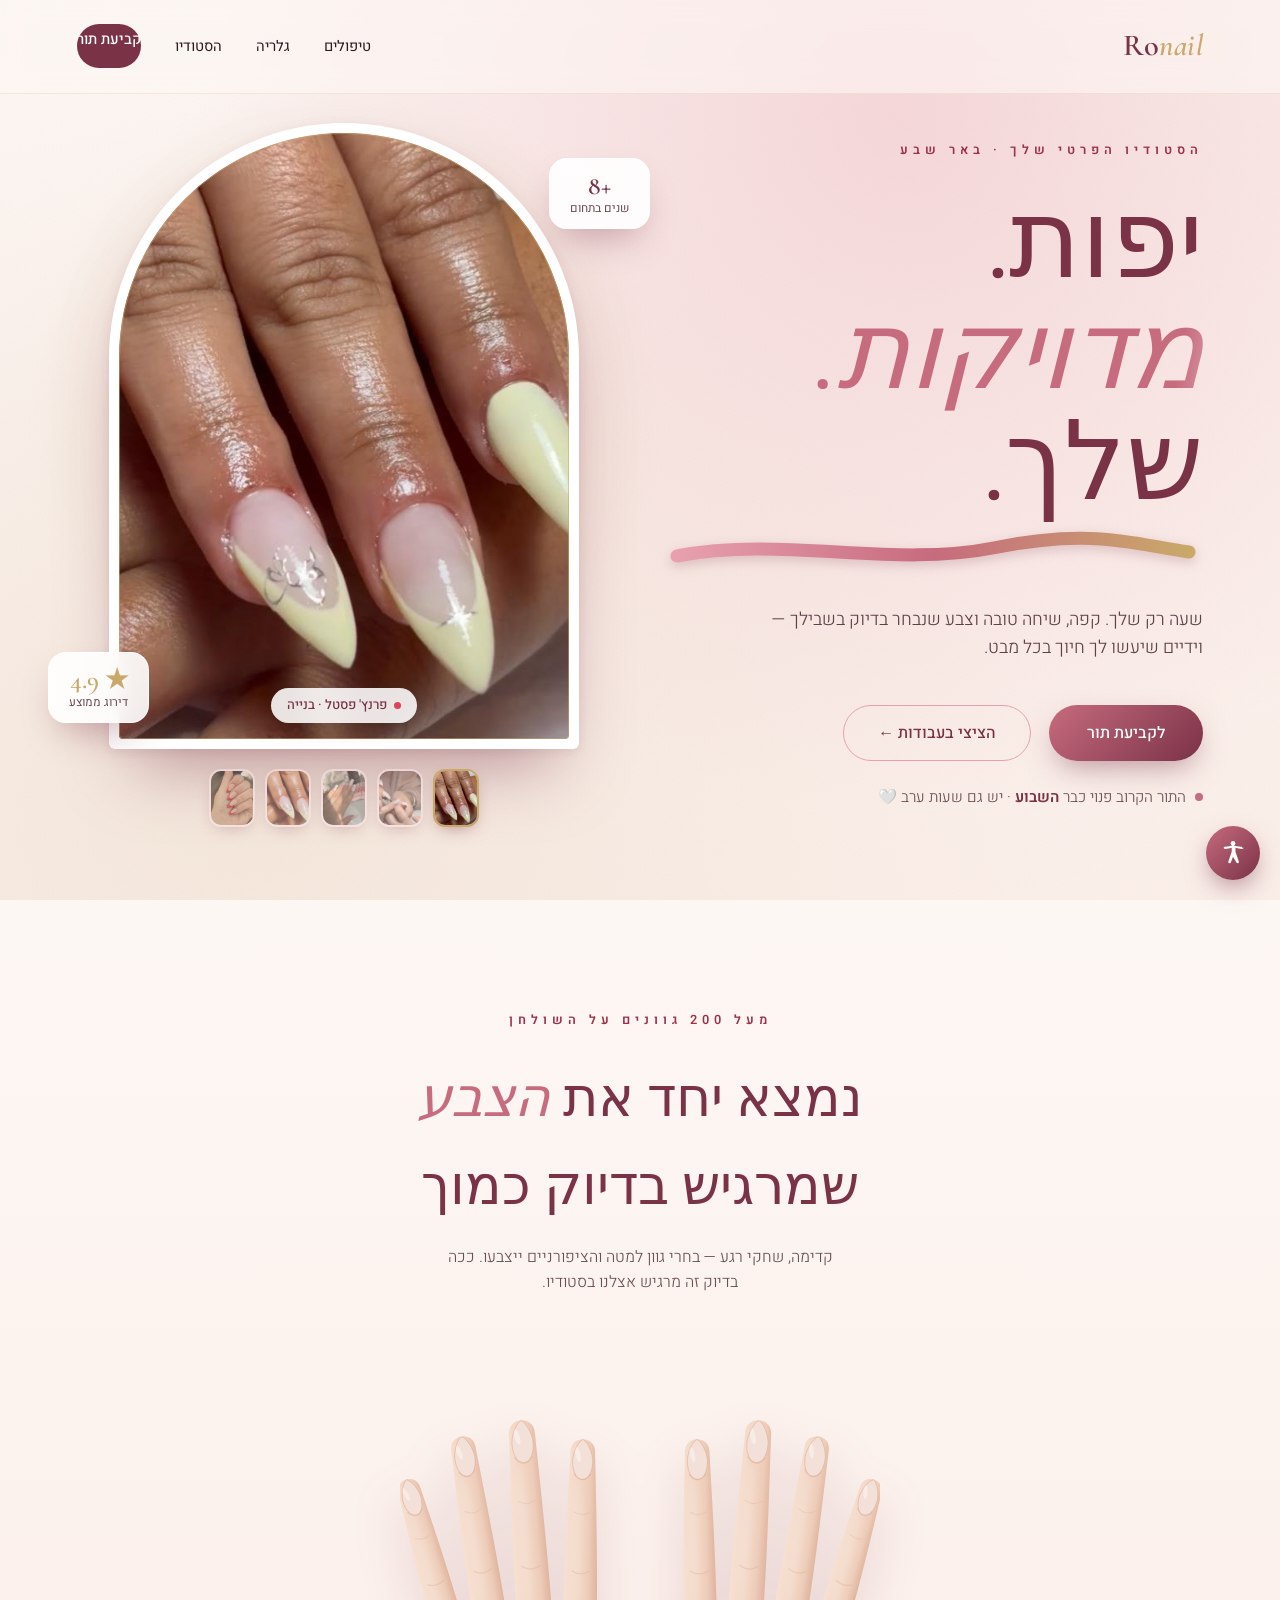
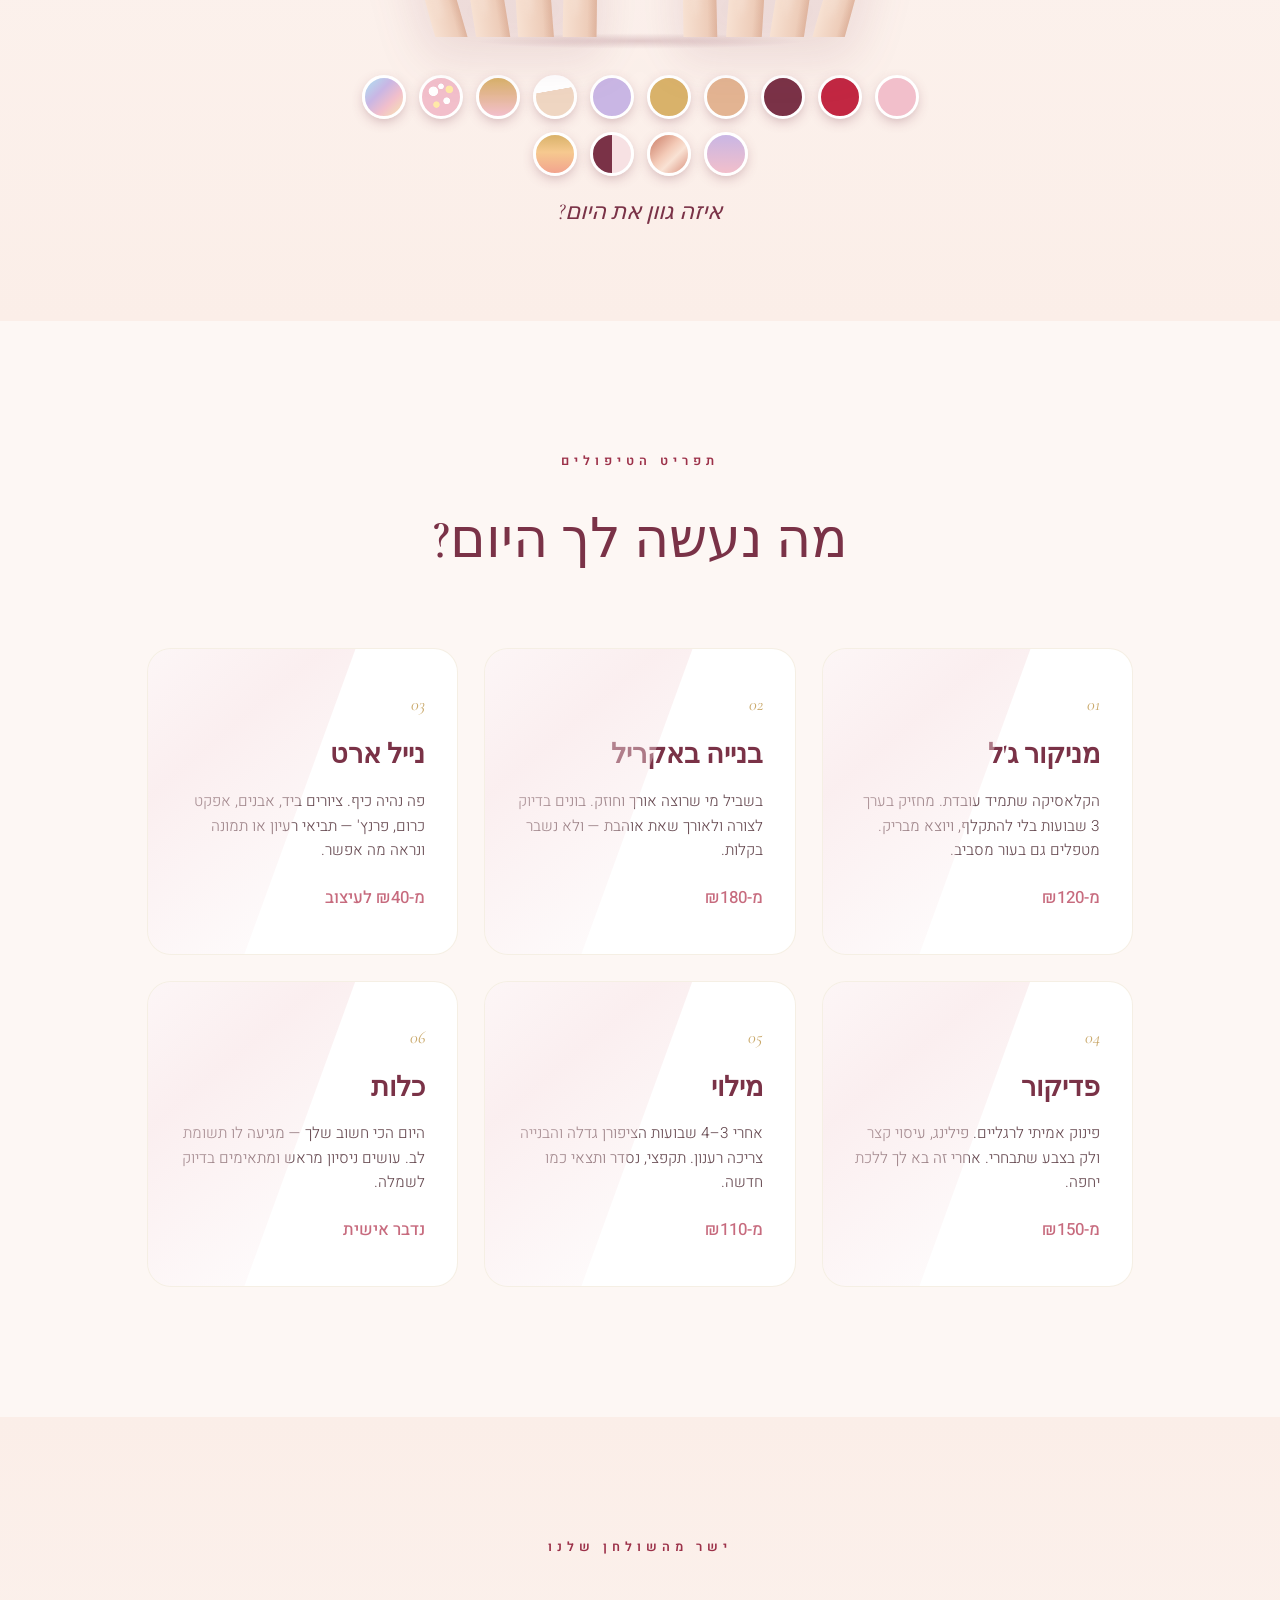
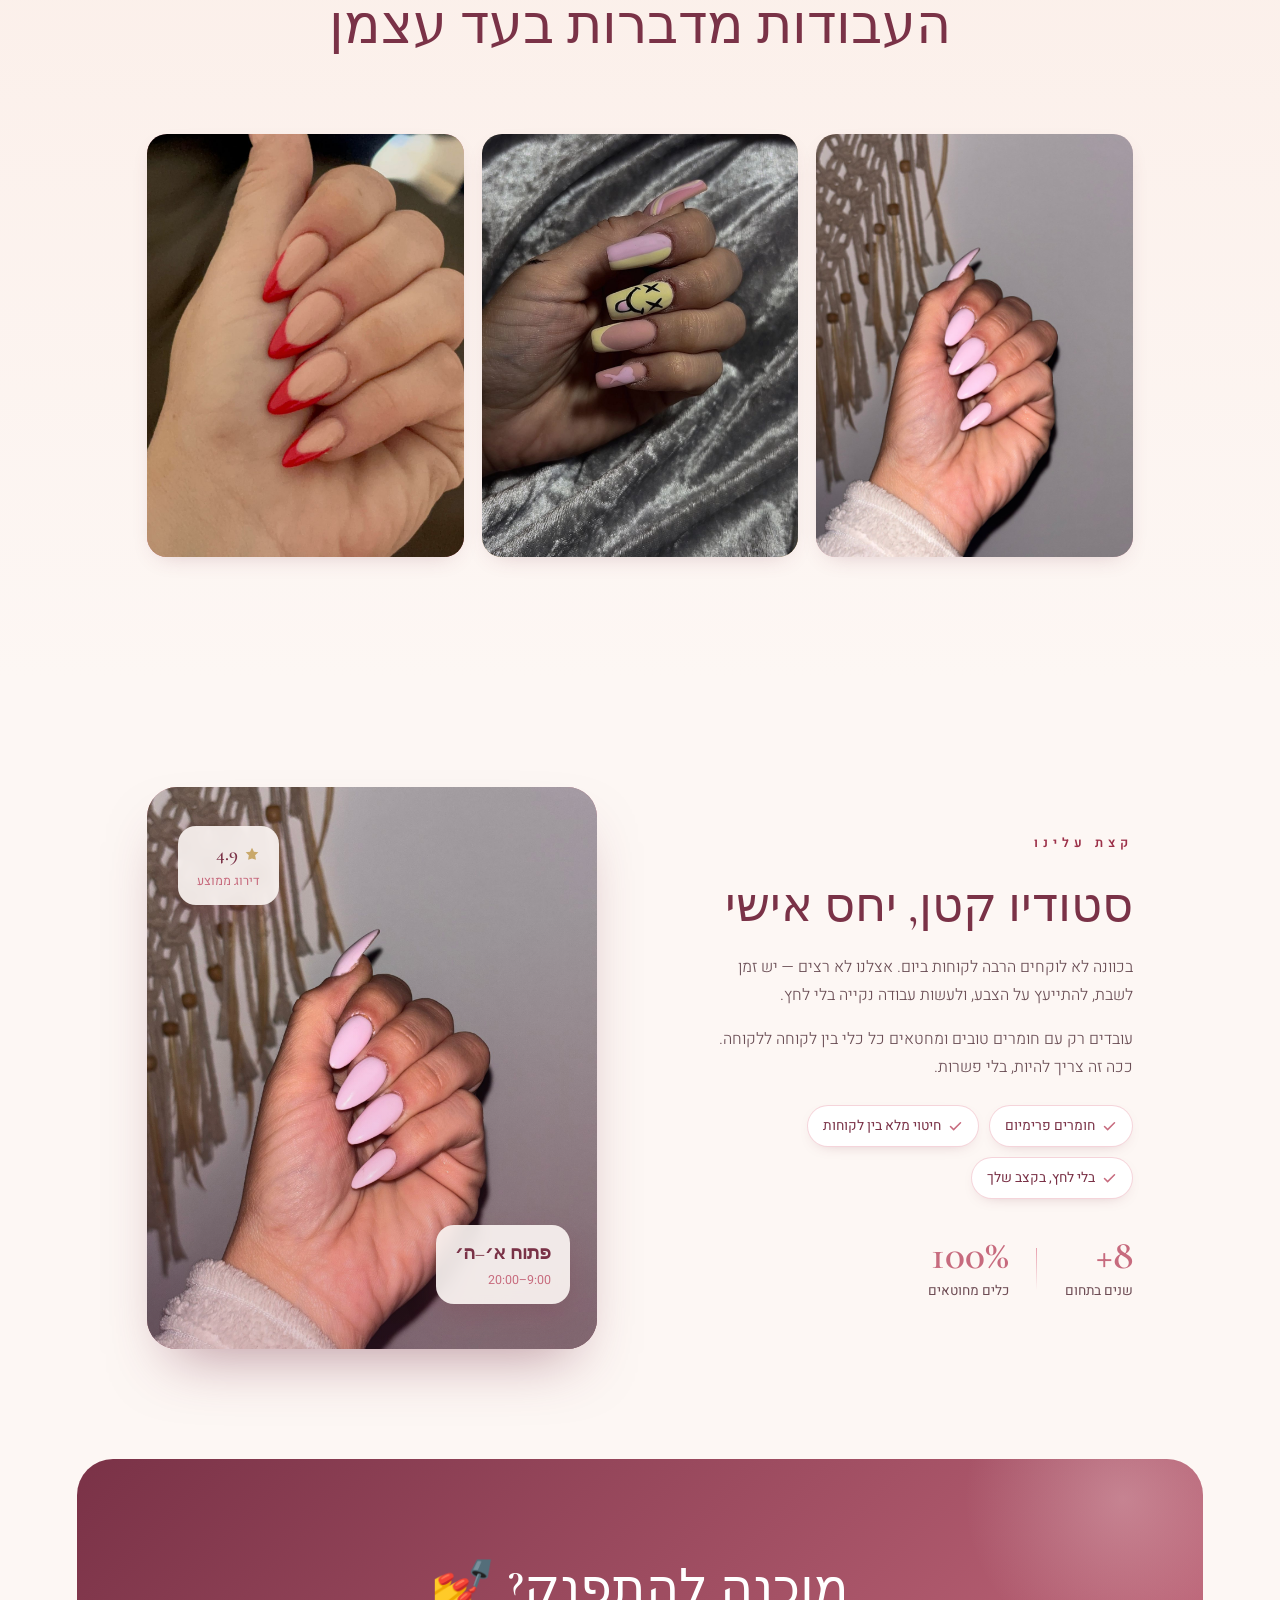
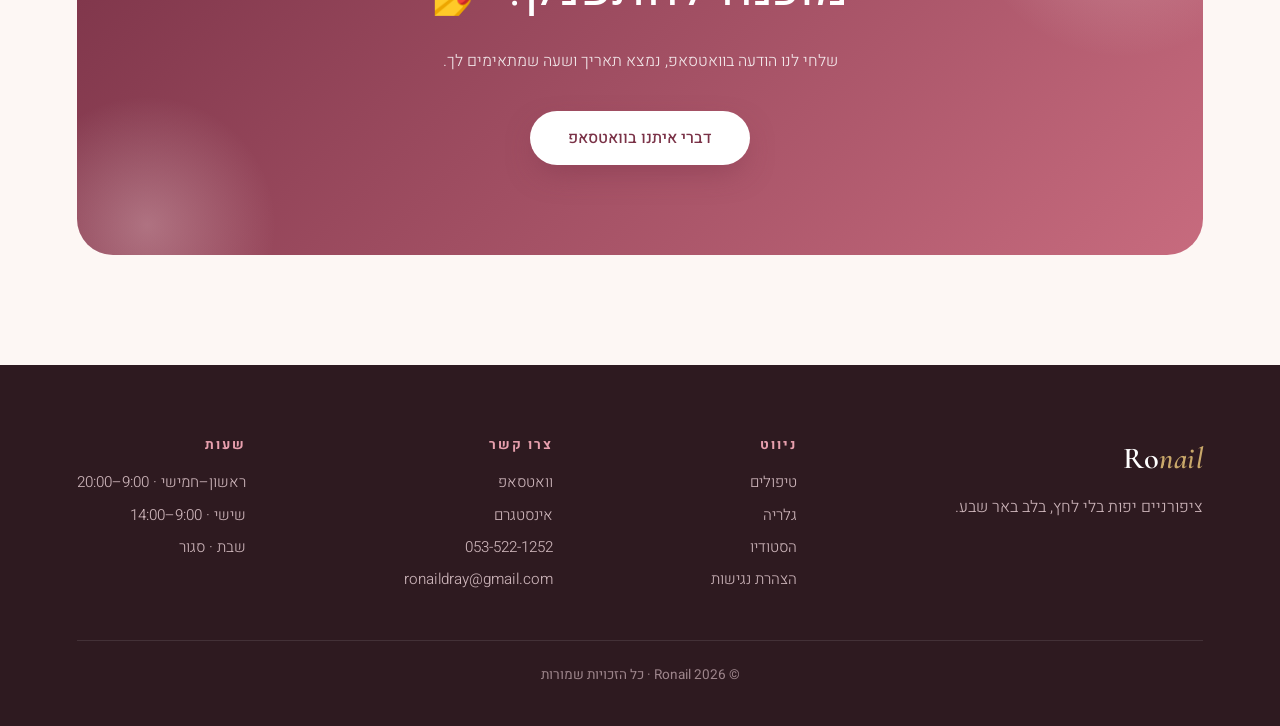
==== commit 1703e8fd: "videos" ====
--- a/index.html
+++ b/index.html
@@ -92,23 +92,23 @@
   </div>
 
   <div class="hero-visual">
-    <figure class="hv-card c1">
-      <img src="images/Work2.jpg" alt="נייל ארט בגווני פסטל עם סמיילי" fetchpriority="high">
-    </figure>
-    <figure class="hv-card c3">
-      <img src="images/Work1.jpg" alt="ציפורניים בגוון ורוד אבקתי" fetchpriority="high">
-    </figure>
-    <figure class="hv-card c2" id="hvStage">
+    <figure class="hv-arch" id="hvStage">
       <div class="hv-slides">
-        <video class="hv-slide is-on" data-cap="פרנץ' פסטל · בנייה" src="images/hero-loop.mp4"
+        <video class="hv-slide is-on" data-thumb="images/hero-poster.jpg" data-cap="פרנץ' פסטל · בנייה" src="images/hero-loop.mp4"
                poster="images/hero-poster.jpg" autoplay muted playsinline preload="auto"
                aria-label="סרטון קצר של בנייה בגוון פסטל עם פרפר"></video>
-        <img class="hv-slide" data-cap="מילקי עם פרפרים" src="images/Work5.jpg" alt="בנייה בגוון חלבי עם פרפרים" loading="lazy">
-        <img class="hv-slide" data-cap="פרנץ' אדום" src="images/Work3.jpg" alt="פרנץ' אדום על ציפורניים מחודדות" loading="lazy">
+        <video class="hv-slide" data-thumb="images/studio-1-poster.jpg" data-cap="ככה זה נראה מקרוב" src="images/studio-1-web.mp4" poster="images/studio-1-poster.jpg"
+               muted playsinline preload="metadata"
+               aria-label="סרטון של עבודת בנייה על הציפורניים בסטודיו"></video>
+        <img class="hv-slide" data-thumb="images/Work5.jpg" data-cap="מילקי עם פרפרים" src="images/Work5.jpg" alt="בנייה בגוון חלבי עם פרפרים" loading="lazy">
+        <video class="hv-slide" data-thumb="images/studio-2-poster.jpg" data-cap="עבודה נקייה, בלי למהר" src="images/studio-2-web.mp4" poster="images/studio-2-poster.jpg"
+               muted playsinline preload="metadata"
+               aria-label="סרטון של עיצוב ציפורניים בסטודיו"></video>
+        <img class="hv-slide" data-thumb="images/Work3.jpg" data-cap="פרנץ' אדום" src="images/Work3.jpg" alt="פרנץ' אדום על ציפורניים מחודדות" loading="lazy">
       </div>
       <figcaption id="hvCap" class="is-video">פרנץ' פסטל · בנייה</figcaption>
-      <div class="hv-dots" id="hvDots" aria-hidden="true"></div>
     </figure>
+    <div class="hv-thumbs" id="hvThumbs" role="tablist" aria-label="בחירת עבודה להצגה"></div>
     <div class="hv-chip chip-rating" aria-hidden="true"><b>★ 4.9</b><span>דירוג ממוצע</span></div>
     <div class="hv-chip chip-years" aria-hidden="true"><b dir="ltr">8+</b><span>שנים בתחום</span></div>
   </div>
--- a/styles.css
+++ b/styles.css
@@ -117,40 +117,54 @@
   .hero-copy .hero-stroke{margin:2px 0 0}
   .hero-copy .hero-actions,.hero-copy .hero-note{justify-content:flex-start}
 
-  /* fanned stack of real work photos */
-  .hero-visual{position:relative;width:min(100%,74vh,600px);aspect-ratio:1/1.08;margin-inline:auto}
+  /* single arched frame with a rotating stage of work */
+  .hero-visual{position:relative;width:min(100%,64vh,470px);margin-inline:auto;padding-bottom:78px}
   .hero-visual::before{
-    content:'';position:absolute;inset:8% 4%;border-radius:50%;z-index:0;
-    background:radial-gradient(circle,rgba(232,160,174,.55),rgba(235,217,196,.25) 55%,transparent 72%);
-    filter:blur(10px);
-  }
-  .hv-card{
-    position:absolute;margin:0;width:50%;aspect-ratio:3/4;padding:8px;
-    background:#fff;border-radius:24px;
-    box-shadow:0 34px 60px -22px rgba(122,50,71,.5),0 4px 14px rgba(122,50,71,.08);
-    transform:rotate(var(--r));
-    animation:cardIn 1.1s var(--ease-out) var(--dl) backwards;
-    transition:transform .5s var(--ease-spring),box-shadow .5s var(--ease-out);
-  }
-  .hv-card img,.hv-card video{width:100%;height:100%;object-fit:cover;border-radius:17px;display:block;background:var(--blush)}
-  .hv-video figcaption::before{
-    content:'';width:7px;height:7px;border-radius:50%;background:#e0415c;
-    display:inline-block;margin-inline-end:7px;vertical-align:middle;
-    animation:pulse 2.2s ease-out infinite;
-  }
-  .hv-card:hover{transform:rotate(0) translateY(-12px) scale(1.04);z-index:5;
-    box-shadow:0 44px 70px -22px rgba(122,50,71,.6)}
-  .hv-card.c1{top:14%;left:0;--r:-9deg;--dl:.55s;z-index:1}
-  .hv-card.c3{top:10%;right:0;--r:8deg;--dl:.75s;z-index:2}
-  .hv-card.c2{top:2%;left:23%;width:54%;--r:-1.5deg;--dl:.95s;z-index:3}
-  @keyframes cardIn{from{opacity:0;transform:translateY(70px) rotate(0) scale(.88)}}
-  .hv-card.c1 figcaption,.hv-card.c3 figcaption{display:none}
-  .hv-card figcaption{
-    position:absolute;bottom:20px;inset-inline-start:20px;
-    padding:6px 14px;border-radius:30px;font-size:.8rem;font-weight:500;color:var(--plum);
-    background:rgba(255,255,255,.86);-webkit-backdrop-filter:blur(8px);backdrop-filter:blur(8px);
-    box-shadow:0 6px 16px rgba(46,26,32,.18);
-  }
+    content:'';position:absolute;inset:-6% -12% 10%;border-radius:50%;z-index:0;
+    background:radial-gradient(circle,rgba(232,160,174,.5),rgba(235,217,196,.22) 58%,transparent 74%);
+    filter:blur(12px);
+  }
+  .hv-arch{
+    position:relative;margin:0;aspect-ratio:3/4;padding:10px;background:#fff;
+    border-radius:999px 999px 26px 26px;
+    box-shadow:0 38px 70px -26px rgba(122,50,71,.5),0 3px 12px rgba(122,50,71,.1);
+    animation:archIn 1.1s var(--ease-out) .5s backwards;
+  }
+  @keyframes archIn{from{opacity:0;transform:translateY(46px) scale(.95)}to{opacity:1;transform:none}}
+  .hv-arch::after{   /* hairline gold rim just inside the frame */
+    content:'';position:absolute;inset:10px;border:1px solid rgba(201,168,106,.55);
+    border-radius:999px 999px 18px 18px;pointer-events:none;z-index:4;
+  }
+  .hv-slides{position:absolute;inset:10px;border-radius:999px 999px 18px 18px;overflow:hidden;background:var(--blush)}
+  .hv-slide{position:absolute;inset:0;width:100%;height:100%;object-fit:cover;opacity:0;
+    transition:opacity 1.1s var(--ease-out)}
+  .hv-slide.is-on{opacity:1}
+  /* slow drift on the stills so they sit calmly next to the clips */
+  img.hv-slide.is-on{animation:kenBurns 6.5s ease-out both}
+  @keyframes kenBurns{from{transform:scale(1.005)}to{transform:scale(1.07)}}
+  .hv-arch figcaption{
+    position:absolute;bottom:26px;left:50%;transform:translateX(-50%);z-index:5;
+    padding:7px 16px;border-radius:30px;font-size:.82rem;font-weight:500;color:var(--plum);
+    white-space:nowrap;
+    background:rgba(255,255,255,.88);-webkit-backdrop-filter:blur(8px);backdrop-filter:blur(8px);
+    box-shadow:0 6px 18px rgba(46,26,32,.2);
+  }
+  /* thumbnails under the arch double as the carousel control */
+  .hv-thumbs{
+    position:absolute;bottom:0;inset-inline:0;
+    display:flex;gap:10px;justify-content:center;z-index:5;
+    opacity:0;animation:rise 1s ease 1.3s forwards;
+  }
+  .hv-thumbs button{
+    width:46px;height:58px;padding:0;border:2px solid transparent;border-radius:12px;
+    overflow:hidden;cursor:pointer;background:var(--blush);opacity:.6;
+    box-shadow:0 6px 16px -6px rgba(122,50,71,.5);
+    transition:opacity .35s ease,border-color .35s ease,transform .35s var(--ease-spring);
+  }
+  .hv-thumbs button img{width:100%;height:100%;object-fit:cover;display:block}
+  .hv-thumbs button:hover{opacity:1;transform:translateY(-3px)}
+  .hv-thumbs button.is-on{opacity:1;border-color:var(--gold)}
+  .hv-thumbs button:focus-visible{outline:2px solid var(--mauve);outline-offset:3px}
   .hv-chip{
     position:absolute;z-index:6;display:flex;flex-direction:column;align-items:center;
     padding:12px 20px;border-radius:18px;line-height:1.2;
@@ -161,21 +175,28 @@
   }
   .hv-chip b{font-family:'Cormorant Garamond',serif;font-size:1.6rem;font-weight:600;color:var(--plum)}
   .hv-chip span{font-size:.74rem;color:#6b4a52}
-  .chip-rating{bottom:6%;right:6%;--dl:1.5s}
+  .chip-rating{bottom:104px;inset-inline-end:-13%;--dl:1.5s}
   .chip-rating b{color:var(--gold)}
-  .chip-years{top:-2%;left:-2%;--dl:1.7s}
+  .chip-years{top:5%;inset-inline-start:-15%;--dl:1.7s}
+  figcaption.is-video::before{
+    content:'';width:7px;height:7px;border-radius:50%;background:#e0415c;
+    display:inline-block;margin-inline-end:7px;vertical-align:middle;
+    animation:pulse 2.2s ease-out infinite;
+  }
   @keyframes hvFloat{0%,100%{transform:translateY(0)}50%{transform:translateY(-9px)}}
   html.a11y-reduce-motion .hv-chip{opacity:1;transform:none}
+  html.a11y-reduce-motion .hv-arch{opacity:1}
+  html.a11y-reduce-motion .hv-thumbs{opacity:1}
   @media(prefers-reduced-motion:reduce){
-    .hv-card{animation:none}
-    .hv-chip{animation:none;opacity:1;transform:none}
+    .hv-arch{animation:none;opacity:1}
+    .hv-chip,.hv-thumbs{animation:none;opacity:1;transform:none}
   }
   @media(max-width:900px){
     .hero{grid-template-columns:1fr;text-align:center;padding-top:100px;gap:36px}
     .hero-copy{align-items:center}
     .hero-copy .hero-stroke{margin:2px auto 0}
     .hero-copy .hero-actions,.hero-copy .hero-note{justify-content:center}
-    .hero-visual{width:min(100%,440px)}
+    .hero-visual{width:min(86%,340px)}
     .hero{min-height:auto}
     .hero-copy p{margin:20px 0 28px}
     .hero-copy .hero-note{margin-top:16px}
